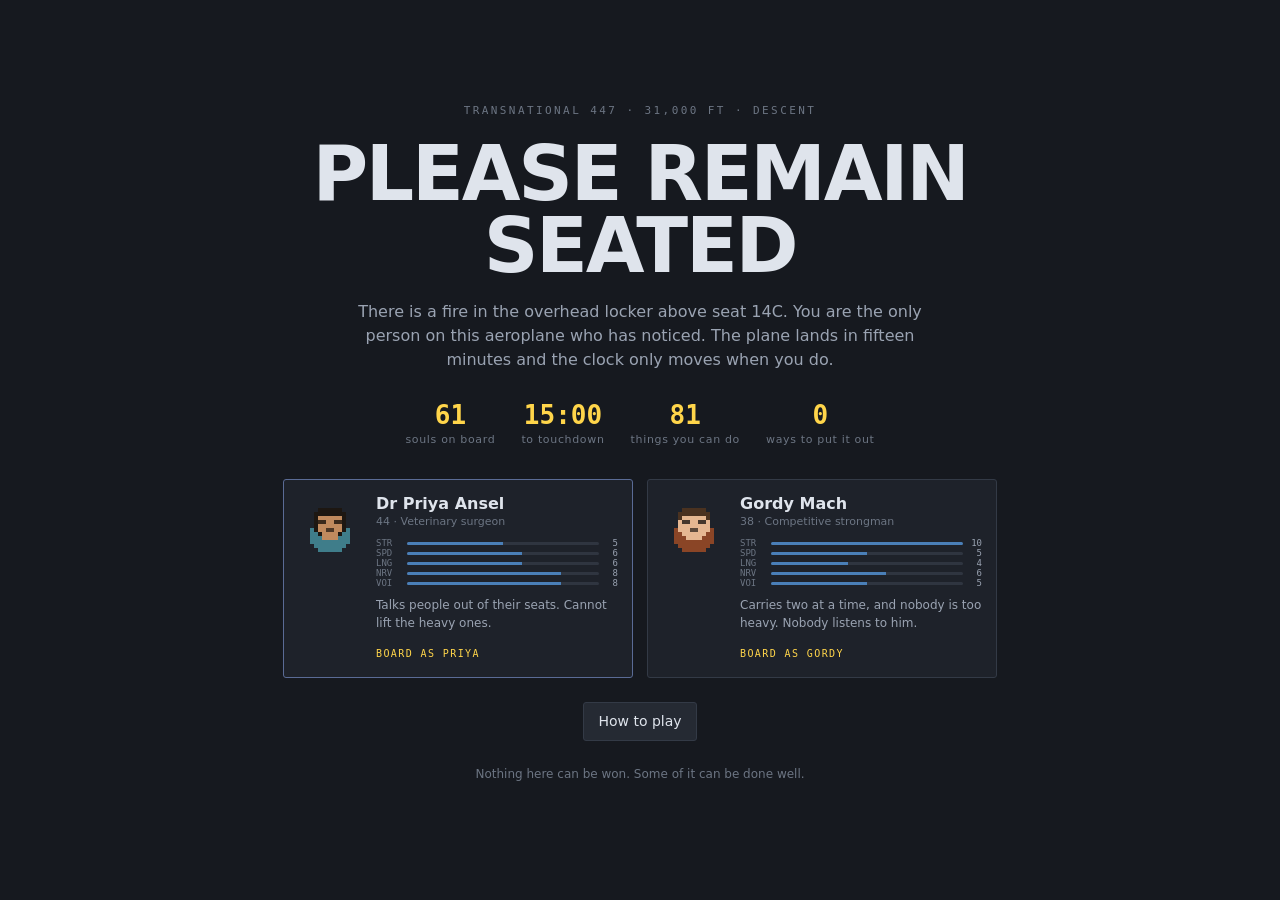
==== index.html @ 2337b68b "Our own icons, and the modpack goes The four items that borrowed ProjectNauvis icons have their own " ====
<!doctype html>
<html lang="en">
<head>
<meta charset="utf-8">
<meta name="viewport" content="width=device-width, initial-scale=1">
<title>Please Remain Seated</title>
<meta name="description" content="There is a fire in the overhead locker above 14C and you are
the only person on this aeroplane who has noticed. The plane lands in fifteen minutes and the
clock only moves when you do.">
<link rel="stylesheet" href="game/style.css">
</head>
<body>

<div id="app" class="screen"></div>

<noscript>
  <p style="color:#ddd;font:14px system-ui;padding:24px">
    This is a game made of JavaScript. Without it, the aeroplane is just a folder.
  </p>
</noscript>

<!--
  Classic scripts, in order, on purpose. The game has to run from a double-clicked index.html and
  a file:// page may not load an ES module or fetch a sibling JSON, so every file assigns to one
  global and the order below is the dependency graph. The art file is generated:
      python pixel-workshop/make_cabin_textures.py
-->

<script src="game/art/cabin-sprites.js"></script>

<script src="game/engine/core.js"></script>
<script src="game/engine/atlas.js"></script>
<script src="game/engine/audio.js"></script>

<script src="game/sim/cabin.js"></script>
<script src="game/sim/fire.js"></script>
<script src="game/sim/pax.js"></script>
<script src="game/sim/crew.js"></script>
<script src="game/sim/state.js"></script>
<script src="game/sim/undo.js"></script>
<script src="game/sim/actions.js"></script>
<script src="game/sim/scoring.js"></script>

<script src="game/data/passengers.js"></script>
<script src="game/data/characters.js"></script>
<script src="game/data/items.js"></script>
<script src="game/data/events.js"></script>
<script src="game/data/medals.js"></script>
<script src="game/data/endings.js"></script>

<script src="game/data/actions-move.js"></script>
<script src="game/data/actions-fire.js"></script>
<script src="game/data/actions-douse.js"></script>
<script src="game/data/actions-people.js"></script>
<script src="game/data/actions-crew.js"></script>
<script src="game/data/actions-cabin.js"></script>
<script src="game/data/actions-self.js"></script>
<script src="game/data/actions-items.js"></script>
<script src="game/data/actions-extra.js"></script>
<script src="game/data/actions-loot.js"></script>

<script src="game/engine/render.js"></script>
<script src="game/ui/hotspots.js"></script>
<script src="game/ui/play.js"></script>
<script src="game/ui/screens.js"></script>
<script src="game/main.js"></script>

</body>
</html>
---- game/style.css ----
/* Please Remain Seated.
   The palette is the cabin's: airline blue-grey, the seat fabric, the emergency yellow on the
   door handles, and the one orange that only ever means fire. Nothing here is decorative; the
   colours are load-bearing, because the player is reading a card of things under time pressure
   and has to be able to tell good from bad at a glance. */

:root {
  --bg:        #16191f;
  --panel:     #1e222a;
  --panel-2:   #252a33;
  --line:      #333a46;
  --ink:       #dfe4ec;
  --ink-dim:   #9aa3b2;
  --ink-faint: #6c7583;
  --blue:      #4a7fb8;
  --seat:      #3f5177;
  --good:      #5fd67a;
  --great:     #8ae8a0;
  --warn:      #e8c53a;
  --fire:      #ff7a10;
  --bad:       #d4483a;
  --gold:      #ffd54a;
  --mono: ui-monospace, "SF Mono", "Cascadia Mono", Menlo, Consolas, monospace;
  --sans: system-ui, -apple-system, "Segoe UI", Roboto, sans-serif;
}

* { box-sizing: border-box; }

html, body {
  margin: 0; padding: 0;
  background: var(--bg);
  color: var(--ink);
  font: 14px/1.5 var(--sans);
  -webkit-font-smoothing: antialiased;
}

img.spr { image-rendering: pixelated; display: block; }
canvas { image-rendering: pixelated; }

button {
  font: inherit; color: inherit; cursor: pointer;
  background: var(--panel-2);
  border: 1px solid var(--line);
  border-radius: 3px;
  padding: 8px 14px;
  transition: background .08s, border-color .08s;
}
button:hover { background: #2e3540; border-color: #4a5361; }
button:active { transform: translateY(1px); }

/* ------------------------------------------------------------------ title and prose screens */

.screen { min-height: 100vh; }

.title { display: grid; place-items: center; padding: 40px 20px; }
.title-inner { max-width: 760px; text-align: center; }
.kicker {
  font: 11px/1 var(--mono); letter-spacing: .22em; color: var(--ink-faint);
  margin-bottom: 22px;
}
.title h1 {
  font: 700 clamp(34px, 8vw, 76px)/0.95 var(--sans);
  letter-spacing: -0.03em; margin: 0 0 18px;
  text-transform: uppercase;
}
.title .tag { color: var(--ink-dim); font-size: 16px; max-width: 56ch; margin: 0 auto 30px; }
.title-facts { display: flex; gap: 26px; justify-content: center; flex-wrap: wrap; margin-bottom: 30px; }
.fact { text-align: center; }
.fact b { display: block; font: 700 26px/1 var(--mono); color: var(--gold); }
.fact i { font-style: normal; font-size: 11px; color: var(--ink-faint); letter-spacing: .06em; }
.title-buttons { display: flex; gap: 10px; justify-content: center; flex-wrap: wrap; margin: 24px 0; }
.title-buttons.sticky {
  position: sticky; bottom: 0; background: linear-gradient(transparent, var(--bg) 40%);
  padding: 20px 0 10px; margin: 0;
}
button.big {
  background: var(--seat); border-color: #5a6b95; font-weight: 600; padding: 11px 22px;
}
button.big:hover { background: #4b6191; }
.footnote { color: var(--ink-faint); font-size: 12px; margin-top: 20px; }

.prose { padding: 40px 20px; }
.prose-inner { max-width: 720px; margin: 0 auto; }
.prose h2 { font-size: 30px; margin: 0 0 24px; letter-spacing: -0.02em; }
.prose p { color: var(--ink-dim); margin: 0 0 16px; }
.prose p b { color: var(--ink); }

/* ------------------------------------------------------------------------------ the game */

.play { display: flex; flex-direction: column; height: 100vh; overflow: hidden; }

.hud {
  display: grid; grid-template-columns: 190px 1fr 300px; gap: 16px;
  padding: 10px 14px; background: var(--panel); border-bottom: 1px solid var(--line);
}
@media (max-width: 1100px) { .hud { grid-template-columns: 140px 1fr; } .hud-you { display: none; } }
.clock-label { font: 9px var(--mono); letter-spacing: .18em; color: var(--ink-faint); }
.clock { font: 700 40px/1 var(--mono); letter-spacing: -0.02em; }
.clock.warn { color: var(--warn); }
.clock.urgent { color: var(--fire); animation: pulse 1s infinite; }
@keyframes pulse { 50% { opacity: .55; } }

.hud-meters { display: grid; grid-template-columns: repeat(auto-fit, minmax(140px, 1fr)); gap: 4px 14px; align-content: center; }
.meter-label { display: flex; justify-content: space-between; font: 9px var(--mono); color: var(--ink-faint); letter-spacing: .08em; }
.meter-label b { color: var(--ink-dim); font-weight: 400; }
.meter-track { height: 3px; background: #2c323c; border-radius: 2px; overflow: hidden; margin-top: 2px; }
.meter-fill { height: 100%; background: var(--blue); transition: width .2s; }
.m-good .meter-fill { background: var(--good); }
.m-cred .meter-fill { background: var(--gold); }
.m-panic .meter-fill { background: #b45ad0; }
.m-lungs .meter-fill { background: #5ac8d0; }
.m-burn .meter-fill { background: var(--bad); }
.crewphase { grid-column: 1 / -1; display: flex; gap: 8px; align-items: baseline; font-size: 11px; margin-top: 2px; }
.crewphase .tag, .carrying .tag { font: 9px var(--mono); color: var(--ink-faint); letter-spacing: .1em; }
.crewphase b { color: var(--warn); } .crewphase i { color: var(--ink-faint); font-style: normal; }

.hud-you { border-left: 1px solid var(--line); padding-left: 14px; }
.you-name { display: flex; gap: 8px; align-items: center; margin-bottom: 6px; }
.you-name b { display: block; font-size: 13px; }
.you-name i { font-style: normal; font-size: 10px; color: var(--ink-faint); }
.carrying { font-size: 11px; margin-top: 4px; display: flex; gap: 6px; }
.carrying b { color: var(--good); font-weight: 500; }
.kit { display: flex; gap: 3px; flex-wrap: wrap; margin-top: 6px; }
.kit-item { border: 1px solid var(--line); border-radius: 2px; background: #1a1d23; }

/* Two areas, one column: the aeroplane, and the log under it. There is no list any more - the
   aeroplane is the menu - so the picture gets the whole width, which makes every seat a bigger
   thing to click. */
.board {
  display: grid; flex: 1; min-height: 0;
  grid-template-columns: minmax(0, 1fr);
  grid-template-rows: auto minmax(0, 1fr);
  grid-template-areas: "view" "log";
}
.col-left  { grid-area: view; }
.logwrap   { grid-area: log; min-height: 0; padding: 0 10px 10px; display: flex; }
@media (max-width: 1000px) {
  .play { height: auto; min-height: 100vh; overflow: auto; }
  .logwrap { max-height: 40vh; }
}

.col-left { display: flex; flex-direction: column; min-height: 0; min-width: 0; padding: 10px; gap: 8px; }
.canvas-wrap { background: #12151a; border: 1px solid var(--line); border-radius: 4px; padding: 6px; }
.cabin { display: block; width: 100%; height: auto; }

.here { font-size: 12px; display: flex; justify-content: space-between; gap: 12px; flex-wrap: wrap; }
.here-place { color: var(--ink-dim); }
.here-hint { color: var(--ink-faint); }
.chip { display: inline-flex; align-items: center; gap: 4px; background: var(--panel); border: 1px solid var(--line); border-radius: 3px; padding: 2px 5px; font-size: 11px; }
.chip i { font-style: normal; color: var(--ink-faint); font-size: 10px; }

.log { flex: 1; min-height: 110px; overflow-y: auto; background: #12151a; border: 1px solid var(--line); border-radius: 4px; padding: 8px 10px; font-size: 12.5px; }
.log-line { display: grid; grid-template-columns: 44px 1fr; gap: 8px; padding: 3px 0; border-bottom: 1px solid #1c2027; }
.log-t { font: 10px var(--mono); color: var(--ink-faint); padding-top: 2px; }
.log-x { color: var(--ink-dim); white-space: pre-wrap; }
.log-good .log-x { color: var(--good); }
.log-great .log-x { color: var(--great); font-weight: 500; }
.log-bad .log-x { color: #e5897c; }
.log-crew .log-x { color: var(--warn); }
.log-pa .log-x { color: #7fb8e8; font-style: italic; }
.log-medal .log-x { color: var(--gold); }
.log-open .log-x { color: var(--ink); }
.log-rule .log-x { color: var(--ink-faint); font-style: italic; }

.act {
  display: grid; grid-template-columns: 16px 1fr auto; gap: 8px; align-items: baseline;
  width: 100%; text-align: left; padding: 6px 8px; margin-bottom: 2px;
  background: transparent; border: 1px solid transparent; border-left: 2px solid var(--line);
  border-radius: 0 3px 3px 0;
}
.act:hover { background: var(--panel-2); border-color: var(--line); border-left-color: var(--blue); }
.act-key { font: 9px var(--mono); color: var(--ink-faint); }
.act-body b { font-weight: 500; font-size: 13px; }
.act-body i { display: block; font-style: normal; font-size: 11px; color: var(--ink-faint); margin-top: 1px; }
.act-cost { font: 11px var(--mono); color: var(--ink-dim); white-space: nowrap; }
.act-good { border-left-color: #2f6b3f; }
.act-good:hover { border-left-color: var(--good); }
.act-bad { border-left-color: #7a3129; }
.act-bad:hover { border-left-color: var(--bad); }
.act.over { opacity: .45; }
.act.over .act-cost { color: var(--bad); }
.empty { color: var(--ink-faint); font-size: 12px; padding: 20px 8px; }

/* -------------------------------------------------------------------------- the report */

.report { padding: 40px 20px 60px; }
.report-inner { max-width: 860px; margin: 0 auto; }
.rep-kicker { font: 10px var(--mono); letter-spacing: .18em; color: var(--ink-faint); }
.rep-head h1 { font-size: clamp(26px, 5vw, 44px); margin: 10px 0 26px; letter-spacing: -0.02em; }
.rep-ending p { font-size: 15px; color: var(--ink-dim); margin: 0 0 14px; white-space: pre-wrap; }
.report h3 { font: 10px var(--mono); letter-spacing: .18em; color: var(--ink-faint); margin: 36px 0 12px; text-transform: uppercase; }

.tally { display: flex; gap: 10px; flex-wrap: wrap; }
.tbox { background: var(--panel); border: 1px solid var(--line); border-radius: 4px; padding: 12px 18px; min-width: 108px; }
.tbox b { display: block; font: 700 28px/1 var(--mono); }
.tbox i { font-style: normal; font-size: 11px; color: var(--ink-faint); }
.t-unhurt b { color: var(--good); } .t-treated b { color: var(--warn); }
.t-serious b { color: #e08a2a; } .t-lost b { color: var(--bad); }

.grade { margin-top: 14px; padding: 14px 16px; border-left: 3px solid var(--blue); background: var(--panel); }
.grade b { display: block; font-size: 18px; }
.grade i { display: block; font-style: normal; color: var(--ink-dim); margin: 4px 0; }
.grade span { font: 11px var(--mono); color: var(--ink-faint); }
.grade-A { border-color: var(--great); } .grade-B { border-color: var(--good); }
.grade-C { border-color: var(--warn); } .grade-D { border-color: #e08a2a; }
.grade-E, .grade-F { border-color: var(--bad); }

.rep-map { background: #12151a; border: 1px solid var(--line); border-radius: 4px; padding: 10px; overflow-x: auto; }
.rep-canvas { width: 100%; max-width: 100%; min-width: 480px; }
.legend { display: flex; gap: 14px; flex-wrap: wrap; margin-top: 8px; }
.leg { display: inline-flex; gap: 5px; align-items: center; font-size: 11px; color: var(--ink-faint); }
.leg i { width: 9px; height: 9px; border-radius: 2px; display: block; }

.manifest { border: 1px solid var(--line); border-radius: 4px; overflow: hidden; }
.man-row { display: grid; grid-template-columns: 18px 54px 1fr 1fr 130px; gap: 8px; align-items: center; padding: 4px 10px; font-size: 12px; border-bottom: 1px solid #22262e; }
.man-face { width: 16px; height: 16px; }
.man-row:nth-child(even) { background: #1b1e25; }
.man-row.you { background: #232a35; font-weight: 600; }
.man-seat { font: 11px var(--mono); color: var(--ink-faint); }
.man-state { color: var(--ink-faint); }
.man-out { font: 11px var(--mono); text-align: right; }
.out-unhurt .man-out { color: var(--good); }
.out-treated .man-out { color: var(--warn); }
.out-serious .man-out { color: #e08a2a; }
.out-lost .man-out { color: var(--bad); }

.timeline { max-height: 340px; overflow-y: auto; border: 1px solid var(--line); border-radius: 4px; }
.tl { display: grid; grid-template-columns: 52px 1fr 52px; gap: 8px; padding: 3px 10px; font-size: 12px; border-bottom: 1px solid #22262e; }
.tl-t, .tl-c { font: 10px var(--mono); color: var(--ink-faint); }
.tl-c { text-align: right; }
.tl-x { color: var(--ink-dim); }

.spend-row { display: grid; grid-template-columns: 150px 1fr 56px; gap: 10px; align-items: center; margin-bottom: 5px; font-size: 12px; }
.spend-label { color: var(--ink-dim); }
.spend-track { height: 8px; background: var(--panel-2); border-radius: 4px; overflow: hidden; }
.spend-fill { height: 100%; }
.spend-row b { font: 11px var(--mono); color: var(--ink-faint); text-align: right; }

.medals { display: grid; grid-template-columns: repeat(auto-fill, minmax(260px, 1fr)); gap: 8px; }
.medal { background: var(--panel); border: 1px solid var(--line); border-left: 2px solid var(--gold); border-radius: 0 3px 3px 0; padding: 8px 10px; }
.medal b { display: block; font-size: 12px; color: var(--gold); }
.medal i { font-style: normal; font-size: 11px; color: var(--ink-faint); }

::-webkit-scrollbar { width: 10px; height: 10px; }
::-webkit-scrollbar-track { background: #12151a; }
::-webkit-scrollbar-thumb { background: #333a46; border-radius: 5px; }
::-webkit-scrollbar-thumb:hover { background: #454e5d; }

/* Changing your mind. The button sits under the clock, because the clock is where the seconds
   come back to, and it always says what it would undo and what it gives back, or why it will
   not, because a rule the player cannot see is a rule they will resent. */
.undo-bar { margin-top: 2px; }
.undo {
  display: flex; align-items: baseline; gap: 6px; width: 100%;
  text-align: left; padding: 3px 7px; font-size: 11px;
  background: #1d2229; border: 1px solid var(--line); border-radius: 3px;
}
.undo:hover { background: #262d36; border-color: var(--gold); }
.undo-mark { font-size: 13px; color: var(--gold); }
.undo b { font-weight: 500; flex: 1; overflow: hidden; text-overflow: ellipsis; white-space: nowrap; }
.undo-back { font: 10px var(--mono); color: var(--good); white-space: nowrap; }
.undo.off { background: transparent; border-color: transparent; cursor: default; padding-left: 0; }
.undo.off .undo-mark { color: var(--ink-faint); }
.undo.off i { font-style: normal; color: var(--ink-faint); font-size: 10px; overflow: hidden; text-overflow: ellipsis; white-space: nowrap; }

/* ------------------------------------------------------- saying what just happened, and what
   would happen next.

   The cabin does most of this on its canvas - the price floating off the tile, the brackets round
   whoever a row would touch. What is left here is the half that lives in the DOM: the clock
   admitting what it just paid, a meter going briefly bright when its number moves, a log line
   arriving rather than appearing, and the panel that tells you who that is. */

.clock-plan { height: 15px; }
.spent {
  display: inline-block; font: 700 13px var(--mono); color: var(--fire);
  animation: spent .95s ease-out forwards;
}
@keyframes spent {
  0%   { opacity: 0; transform: translateY(-6px); }
  18%  { opacity: 1; transform: translateY(0); }
  100% { opacity: 0; transform: translateY(7px); }
}

.meter.up   .meter-fill { animation: meterlit .7s ease-out; }
.meter.down .meter-fill { animation: meterlit .7s ease-out; }
.meter.up   .meter-label b { animation: labellit .7s ease-out; }
.meter.down .meter-label b { animation: labellit .7s ease-out; }
@keyframes meterlit { 0% { filter: brightness(2.6); } 100% { filter: none; } }
@keyframes labellit { 0% { color: #fff; } 100% { color: var(--ink-dim); } }

.log-line.fresh { animation: freshline .5s ease-out; }
@keyframes freshline {
  0%   { opacity: 0; transform: translateX(-6px); background: #232a35; }
  100% { opacity: 1; transform: none; background: transparent; }
}

.chip.lit { border-color: var(--gold); background: #2b2f38; }
.chip { cursor: default; }
.chip img { image-rendering: pixelated; }

/* Who that is. Sixty people at thirty-six pixels each is a crowd. */
.canvas-wrap { position: relative; }
.tip {
  position: absolute; left: 0; top: 0; z-index: 5; pointer-events: none;
  min-width: 190px; max-width: 320px; opacity: 0; transition: opacity .08s;
  background: rgba(22,25,31,0.97); border: 1px solid var(--line); border-radius: 4px;
  padding: 7px 9px; font-size: 12px; box-shadow: 0 6px 22px rgba(0,0,0,.5);
}
.tip.on { opacity: 1; }
.tip-place { color: var(--ink); font-weight: 500; }
.tip-air { color: var(--fire); font-size: 11px; margin-top: 2px; }
.tip-who { display: grid; grid-template-columns: 32px 1fr; gap: 7px; margin-top: 6px;
           padding-top: 6px; border-top: 1px solid #262b34; }
.tip-who b { display: block; font-size: 12.5px; }
.tip-who i { display: block; font-style: normal; font-size: 11px; color: var(--ink-dim); }
.tip-who u { display: block; text-decoration: none; font-size: 10px; color: var(--blue);
             letter-spacing: .04em; margin-top: 2px; }
.tip-who em { display: block; font-style: normal; font-size: 10px; color: var(--good); }
/* Every action makes a noise, so there is a way to stop it, and it remembers. */
.sound {
  margin-top: 4px; padding: 2px 6px; background: transparent; border-color: var(--line);
  font: 9px var(--mono); letter-spacing: .1em; color: var(--ink-faint);
}
.sound:hover { color: var(--ink-dim); }
.sound.off { color: #7a4a44; border-color: #4a3230; }

/* ------------------------------------------------------------- the aeroplane is the menu ---

   The list of forty things used to be the interface. Now the picture is, and there are three
   things on it you can click: a person, the fire, and yourself. A card hangs off whichever one
   you clicked with the handful of things you could do about it. Everything else is floor. */

.play { position: relative; }
.hud { grid-template-columns: 230px 1fr auto; }
.hud-buttons { display: flex; gap: 4px; margin-top: 4px; }
/* You on the left, the bag on the right, so the bar stays a bar. */
.hud-you { display: grid; grid-template-columns: 180px auto; gap: 4px 14px; align-content: start; }
.hud-you .meter, .hud-you .carrying, .hud-you .you-name { grid-column: 1; }
.hud-you .bagbar { grid-column: 2; grid-row: 1 / span 5; }
@media (max-width: 1100px) {
  .hud { grid-template-columns: 140px 1fr; }
  .hud-you { grid-column: 1 / -1; border-left: none; border-top: 1px solid var(--line);
             padding: 8px 0 0; }
}

/* You are also a button. */
button.you-name { background: transparent; border-color: transparent; padding: 2px 6px 2px 2px;
                  margin: -2px 0 4px -2px; text-align: left; }
button.you-name:hover { background: #262d38; border-color: var(--line); }
button.you-name b, button.you-name i { display: block; }
button.carrying { background: transparent; border-color: transparent; padding: 1px 6px 1px 2px;
                  margin-left: -2px; text-align: left; align-items: baseline; }
button.carrying:hover { background: #262d38; border-color: var(--line); }

/* The bag, where it always was, and now something happens when it is clicked. */
.bagbar { margin-top: 0; }
.bag-head { display: flex; justify-content: space-between; align-items: baseline; margin-bottom: 5px; }
.bag-head b { font: 10px var(--mono); letter-spacing: .14em; color: var(--ink-dim); }
.bag-head i { font-style: normal; font: 9px var(--mono); color: var(--ink-faint); }
.bag-items { display: flex; gap: 5px; flex-wrap: wrap; }
.bag-item {
  display: grid; justify-items: center; gap: 1px; width: 70px; padding: 5px 3px 4px;
  background: #1a1d23; border: 1px solid var(--line); border-radius: 4px;
}
.bag-item:hover { border-color: var(--gold); background: #232833; }
.bag-item.on { border-color: var(--gold); background: #2b2f38; box-shadow: 0 0 0 1px var(--gold) inset; }
.bag-item b { font-size: 10px; font-weight: 500; line-height: 1.15; text-align: center; }
.bag-item i { font: 9px var(--mono); font-style: normal; color: var(--ink-faint); min-height: 11px; }
.bag-item.empty img { opacity: .4; }
.bag-item.empty i { color: #b06a5a; }
.bag-item.wet i { color: #5ac8d0; }
.bag-item.worn i { color: var(--good); }
.bag-empty { font-size: 11px; color: var(--ink-faint); max-width: 34ch; }

/* The tabs on a card, for a tile with several things on it. */
button.chip { padding: 2px 5px; font-size: 11px; line-height: normal; }
.chip.opens { cursor: pointer; }
.chip.opens:hover { border-color: var(--gold); background: #2b2f38; }

/* Rows have an icon column: the thing from your bag, or the face it is about. */
.act { grid-template-columns: 12px 16px 1fr auto; gap: 7px; }
.act-icon { width: 16px; height: 16px; display: block; align-self: center; image-rendering: pixelated; }
.act-icon-walk { font: 700 13px var(--mono); color: var(--gold); text-align: center; line-height: 16px; }
.act.then { opacity: .68; }
.act.then:hover, .act.then:focus { opacity: 1; }
.act.then .act-cost::before { content: "then "; font-size: 9px; color: var(--ink-faint); }
.act-walk { border-left-color: var(--gold); }
.act-walk:hover { border-left-color: var(--gold); background: #2a2a22; }

/* The card. */
.card {
  position: absolute; z-index: 20; width: 330px; max-height: min(560px, 74vh);
  display: none; flex-direction: column;
  background: rgba(24,27,34,0.985); border: 1px solid #4a5361; border-radius: 5px;
  box-shadow: 0 10px 34px rgba(0,0,0,.6);
}
.card.on { display: flex; }
.card-head {
  display: grid; grid-template-columns: auto 1fr auto; gap: 9px; align-items: start;
  padding: 9px 8px 9px 10px; border-bottom: 1px solid var(--line);
  background: #20242c; border-radius: 5px 5px 0 0;
}
.card-icon { display: block; image-rendering: pixelated; min-width: 32px; }
.card-head b { display: block; font-size: 13.5px; }
.card-head i { display: block; font-style: normal; font-size: 11px; color: var(--ink-dim); }
.card-head u { display: block; text-decoration: none; font-size: 10.5px; color: var(--blue); margin-top: 2px; }
.card-head em { display: block; font-style: normal; font-size: 10px; color: var(--good); margin-top: 2px; }
.card-close { padding: 0 6px; font-size: 16px; line-height: 1; background: transparent; border-color: transparent; color: var(--ink-faint); }
.card-close:hover { color: var(--ink); background: transparent; }
.card-tabs { display: flex; gap: 4px; padding: 6px 8px 0; flex-wrap: wrap; }
.card-body { overflow-y: auto; padding: 4px 6px 8px; }
.card-sec { padding: 8px 6px 2px; }
.card-sec b { font: 9px var(--mono); letter-spacing: .14em; color: var(--ink-faint); text-transform: uppercase; }
.card-empty { font-size: 12px; color: var(--ink-faint); padding: 8px 8px; }
.card-more { width: 100%; text-align: left; background: transparent; border-color: transparent; padding: 5px 8px; font-size: 11px; color: var(--ink-faint); }
.card-more:hover { color: var(--ink-dim); border-color: var(--line); }

/* What a click would do, at the bottom of the tooltip. */
.tip-hint { margin-top: 6px; padding-top: 5px; border-top: 1px solid #262b34; font-size: 10.5px; color: var(--gold); }

/* Four sentences, once. */
.help-veil { position: absolute; inset: 0; z-index: 40; background: rgba(10,12,16,.74); display: grid; place-items: center; padding: 20px; }
.help { max-width: 560px; background: var(--panel); border: 1px solid #4a5361; border-radius: 6px; padding: 20px 22px 16px; box-shadow: 0 20px 60px rgba(0,0,0,.7); }
.help h3 { margin: 0 0 14px; font-size: 22px; letter-spacing: -0.02em; }
.help-line { display: grid; grid-template-columns: 40px 1fr; gap: 12px; align-items: start; margin-bottom: 12px; }
.help-icon { display: grid; place-items: center; height: 34px; }
.help-icon img { image-rendering: pixelated; }
.help-clock { font: 700 15px var(--mono); color: var(--fire); }
.help-line b { font-size: 13.5px; display: block; }
.help-line span { font-size: 12.5px; color: var(--ink-dim); }
.help .title-buttons { margin: 14px 0 0; justify-content: flex-start; }

/* ------------------------------------------------------------------------ who is in seat 9C */

/* Two people, two buttons. The face, the five numbers, and the one sentence that says what
   each of them is for, so the choice is made in the time it takes to read it. */
.roster { display: flex; gap: 14px; justify-content: center; flex-wrap: wrap; margin: 4px 0 6px; }
.boarding {
  display: grid; grid-template-columns: 64px 1fr; gap: 14px; align-items: start; text-align: left;
  width: 350px; padding: 14px; background: var(--panel); border-color: var(--line);
}
.boarding:hover { border-color: var(--gold); background: #2b2f38; }
.boarding.lit { border-color: #5a6b95; }
.boarding img { margin-top: 2px; }
.boarding-who b { display: block; font-size: 16px; line-height: 1.2; }
.boarding-who i { display: block; font-style: normal; font-size: 11px; color: var(--ink-faint); margin-bottom: 8px; }
.boarding-who u { display: block; text-decoration: none; font-size: 12px; color: var(--ink-dim); margin: 8px 0 10px; }
.boarding-go { font: 10px var(--mono); letter-spacing: .14em; text-transform: uppercase; color: var(--gold); }
.stat { display: grid; grid-template-columns: 26px 1fr 14px; gap: 5px; align-items: center; }
.stat span { font: 9px var(--mono); color: var(--ink-faint); }
.stat b { font: 9px var(--mono); color: var(--ink-dim); text-align: right; }
.stat-track { height: 3px; background: #2f3540; border-radius: 2px; overflow: hidden; }
.stat-fill { height: 100%; background: var(--blue); }
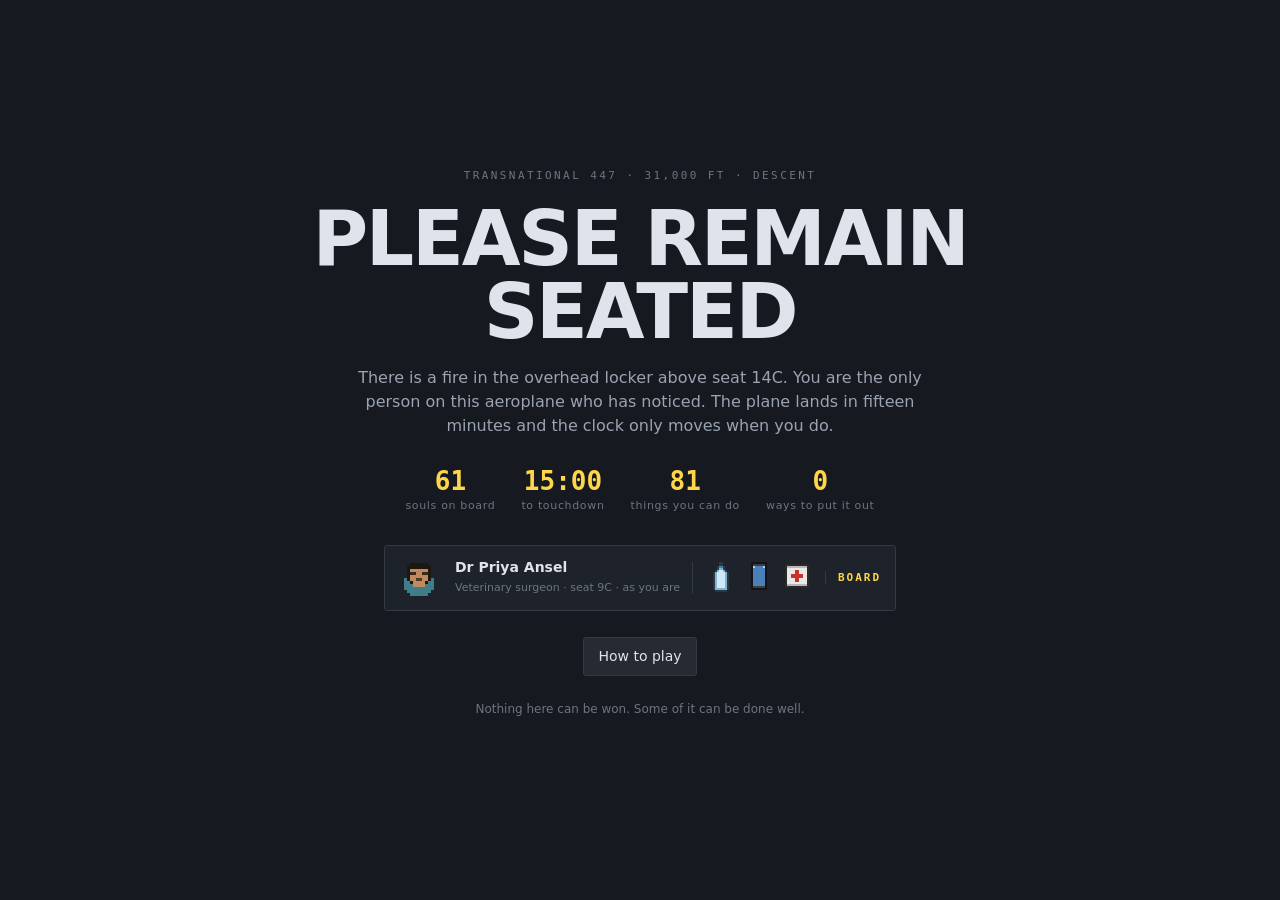
==== commit fc7595c9: "A roster, a wardrobe and a log book Nine characters, two free; six outfits, none free; and a log boo" ====
--- a/index.html
+++ b/index.html
@@ -40,10 +40,12 @@
 <script src="game/sim/undo.js"></script>
 <script src="game/sim/actions.js"></script>
 <script src="game/sim/scoring.js"></script>
+<script src="game/sim/logbook.js"></script>
 
 <script src="game/data/passengers.js"></script>
 <script src="game/data/characters.js"></script>
 <script src="game/data/items.js"></script>
+<script src="game/data/outfits.js"></script>
 <script src="game/data/events.js"></script>
 <script src="game/data/medals.js"></script>
 <script src="game/data/endings.js"></script>
--- a/game/style.css
+++ b/game/style.css
@@ -431,25 +431,109 @@
 .help-line span { font-size: 12.5px; color: var(--ink-dim); }
 .help .title-buttons { margin: 14px 0 0; justify-content: flex-start; }
 
-/* ------------------------------------------------------------------------ who is in seat 9C */
-
-/* Two people, two buttons. The face, the five numbers, and the one sentence that says what
-   each of them is for, so the choice is made in the time it takes to read it. */
-.roster { display: flex; gap: 14px; justify-content: center; flex-wrap: wrap; margin: 4px 0 6px; }
-.boarding {
-  display: grid; grid-template-columns: 64px 1fr; gap: 14px; align-items: start; text-align: left;
-  width: 350px; padding: 14px; background: var(--panel); border-color: var(--line);
-}
-.boarding:hover { border-color: var(--gold); background: #2b2f38; }
-.boarding.lit { border-color: #5a6b95; }
-.boarding img { margin-top: 2px; }
-.boarding-who b { display: block; font-size: 16px; line-height: 1.2; }
-.boarding-who i { display: block; font-style: normal; font-size: 11px; color: var(--ink-faint); margin-bottom: 8px; }
-.boarding-who u { display: block; text-decoration: none; font-size: 12px; color: var(--ink-dim); margin: 8px 0 10px; }
-.boarding-go { font: 10px var(--mono); letter-spacing: .14em; text-transform: uppercase; color: var(--gold); }
+/* ---------------------------------------------------------------------------- the pass */
+
+/* The boarding pass on the title: who the one button puts on the aeroplane, with their face,
+   their clothes, their seat and the things on them. One click boards. */
+.pass {
+  display: inline-flex; align-items: center; gap: 12px; text-align: left;
+  padding: 8px 14px 8px 10px; margin: 0 0 2px;
+  background: var(--panel); border-color: var(--line);
+}
+.pass:hover { border-color: var(--gold); background: #2b2f38; }
+.pass-who b { display: block; font-size: 14px; line-height: 1.2; }
+.pass-who i { font-style: normal; font-size: 11px; color: var(--ink-faint); }
+.pass-bag {
+  display: flex; gap: 6px; align-items: center; min-height: 32px;
+  padding-left: 12px; border-left: 1px solid var(--line);
+}
+.pass-bag i { font-style: normal; font-size: 11px; color: var(--ink-faint); }
+.pass-go {
+  font: 700 11px var(--mono); letter-spacing: .18em; text-transform: uppercase; color: var(--gold);
+  padding-left: 12px; border-left: 1px solid var(--line);
+}
+.logline { margin-top: 6px; color: var(--ink-dim); }
+
+/* ---------------------------------------------------------------------------- the setup */
+
+.picker { padding: 34px 20px 20px; max-width: 1240px; margin: 0 auto; }
+.picker h2 { font-size: 30px; margin: 0 0 8px; letter-spacing: -0.02em; }
+.picker h3 { font-size: 20px; letter-spacing: -0.02em; margin: 30px 0 4px; }
+.lede { color: var(--ink-dim); max-width: 74ch; margin: 0 0 24px; }
+.sec-note { color: var(--ink-faint); font-size: 12px; max-width: 74ch; margin: 0 0 12px; }
+.picker-body { display: grid; grid-template-columns: 1fr 340px; gap: 20px; align-items: start; }
+@media (max-width: 900px) { .picker-body { grid-template-columns: 1fr; } }
+
+.char-grid { display: grid; grid-template-columns: repeat(auto-fill, minmax(230px, 1fr)); gap: 10px; }
+.char {
+  display: grid; grid-template-columns: 46px 1fr; gap: 10px; align-items: start;
+  text-align: left; padding: 10px; background: var(--panel); border-color: var(--line);
+}
+.char.on { border-color: var(--gold); background: #2b2f38; }
+.char-face { grid-row: span 3; }
+.char-id b { display: block; font-size: 14px; }
+.char-id i { font-style: normal; font-size: 11px; color: var(--ink-faint); }
+.char-stats { grid-column: 2; margin-top: 6px; }
+.char-lean { grid-column: 2; display: block; text-decoration: none; font-size: 11px; color: var(--ink-dim); margin-top: 6px; }
 .stat { display: grid; grid-template-columns: 26px 1fr 14px; gap: 5px; align-items: center; }
 .stat span { font: 9px var(--mono); color: var(--ink-faint); }
 .stat b { font: 9px var(--mono); color: var(--ink-dim); text-align: right; }
 .stat-track { height: 3px; background: #2f3540; border-radius: 2px; overflow: hidden; }
 .stat-fill { height: 100%; background: var(--blue); }
-
+.stat-fill.up { background: var(--good); }
+.stat-fill.down { background: #b06a5a; }
+.stat b.up { color: var(--good); }
+.stat b.down { color: #e08076; }
+.big-stats .stat { grid-template-columns: 30px 1fr 18px; margin-bottom: 3px; }
+.big-stats .stat-track { height: 6px; }
+.big-stats .stat span, .big-stats .stat b { font-size: 11px; }
+
+/* A locked card is a goal, not a blank: the name, the face, and exactly what turns it over. */
+.char.locked, .outfit.locked { cursor: default; filter: grayscale(0.7); }
+.char.locked .char-face { opacity: .45; }
+.char.locked:hover, .outfit.locked:hover { background: var(--panel); border-color: var(--line); }
+.char-lock { grid-column: 2; margin-top: 6px; }
+.lock-tag {
+  font: 9px var(--mono); letter-spacing: .12em; color: var(--ink-faint);
+  border: 1px solid var(--line); border-radius: 2px; padding: 1px 4px;
+}
+.char-lock i { display: block; font-style: normal; font-size: 11px; color: var(--warn); margin-top: 4px; }
+
+.outfit-grid { display: grid; grid-template-columns: repeat(auto-fill, minmax(280px, 1fr)); gap: 8px; }
+.outfit { text-align: left; background: var(--panel); padding: 11px 12px; }
+.outfit.on { border-color: var(--gold); background: #2b2f38; }
+.outfit-head { display: flex; justify-content: space-between; align-items: baseline; gap: 10px; }
+.outfit-head b { font-size: 14px; }
+.outfit-mod { font: 10px var(--mono); color: var(--gold); white-space: nowrap; }
+.outfit i { display: block; font-style: normal; font-size: 12px; color: var(--ink-dim); margin: 6px 0 4px; }
+.outfit u { display: block; text-decoration: none; font-size: 11px; color: var(--blue); }
+
+.char-detail { background: var(--panel); border: 1px solid var(--line); border-radius: 4px; padding: 18px; position: sticky; top: 16px; }
+.char-detail .you-name { margin-bottom: 10px; }
+.char-detail .you-name b { font-size: 16px; }
+.char-detail .sub { color: var(--ink-faint); font-size: 12px; margin: 10px 0 12px; }
+.char-detail p { color: var(--ink-dim); font-size: 13px; }
+.char-detail p.lean { color: var(--ink); }
+.char-detail .kit { display: flex; gap: 6px; flex-wrap: wrap; margin: 12px 0 4px; }
+.char-detail .kit-item { display: inline-flex; align-items: center; gap: 6px; padding: 4px 8px 4px 5px; font-size: 11px; }
+.char-detail .kit-item i { font-style: normal; color: var(--ink-dim); }
+.char-detail .title-buttons { margin: 16px 0 0; }
+@media (max-width: 900px) { .char-detail { position: static; } }
+
+/* The log book, on the report. */
+.book { margin-top: 10px; padding: 12px 16px; border-left: 3px solid var(--gold); background: var(--panel); }
+.book b { display: block; font-size: 15px; color: var(--gold); }
+.book i { display: block; font-style: normal; font-size: 12px; color: var(--ink-faint); margin: 3px 0; }
+.book span { font-size: 13px; color: var(--ink-dim); }
+.book .unlocked { color: var(--great); font-weight: 500; }
+
+.history { border: 1px solid var(--line); border-radius: 4px; margin-bottom: 20px; }
+.hrow { display: grid; grid-template-columns: 16px 1fr 100px 80px 34px 1fr; gap: 8px; align-items: center; padding: 6px 10px; font-size: 12px; border-bottom: 1px solid #22262e; }
+.hrow i { font-style: normal; color: var(--ink-faint); }
+.hrow img { image-rendering: pixelated; }
+.stat { display: grid; grid-template-columns: 26px 1fr 14px; gap: 5px; align-items: center; }
+.stat span { font: 9px var(--mono); color: var(--ink-faint); }
+.stat b { font: 9px var(--mono); color: var(--ink-dim); text-align: right; }
+.stat-track { height: 3px; background: #2f3540; border-radius: 2px; overflow: hidden; }
+.stat-fill { height: 100%; background: var(--blue); }
+
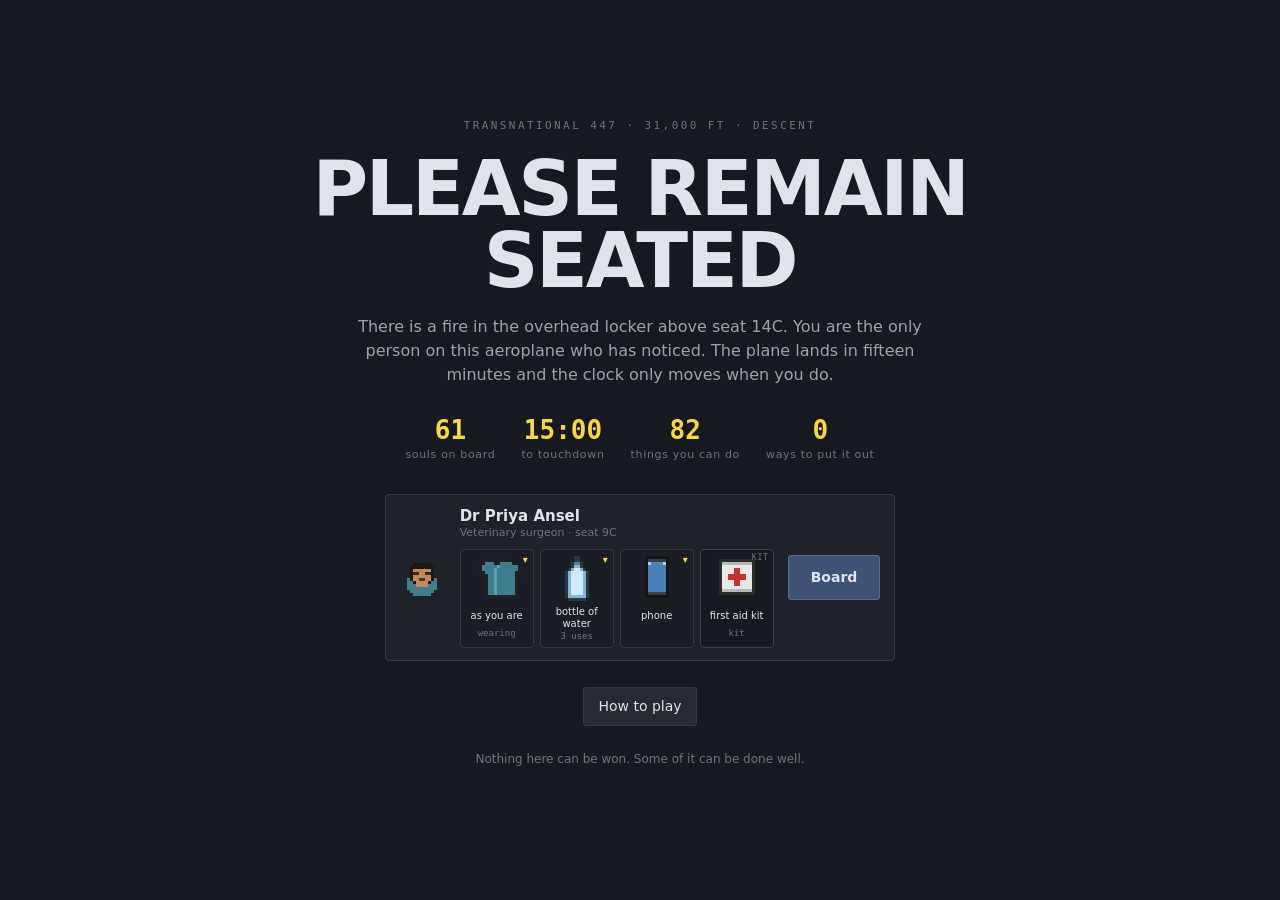
==== commit df50a975: "Nowhere is safe, and the score is who gets off alive There are no safe zones and nothing is secured." ====
--- a/index.html
+++ b/index.html
@@ -41,6 +41,7 @@
 <script src="game/sim/actions.js"></script>
 <script src="game/sim/scoring.js"></script>
 <script src="game/sim/logbook.js"></script>
+<script src="game/sim/recorder.js"></script>
 
 <script src="game/data/passengers.js"></script>
 <script src="game/data/characters.js"></script>
--- a/game/style.css
+++ b/game/style.css
@@ -433,26 +433,57 @@
 
 /* ---------------------------------------------------------------------------- the pass */
 
-/* The boarding pass on the title: who the one button puts on the aeroplane, with their face,
-   their clothes, their seat and the things on them. One click boards. */
+/* The boarding pass on the title: who the button puts on the aeroplane, with their face, their
+   seat, and the loadout row - what they are wearing and the three things on them, each a chip
+   that opens a menu unless it is part of who they are. One click on the button boards. */
 .pass {
-  display: inline-flex; align-items: center; gap: 12px; text-align: left;
-  padding: 8px 14px 8px 10px; margin: 0 0 2px;
-  background: var(--panel); border-color: var(--line);
-}
-.pass:hover { border-color: var(--gold); background: #2b2f38; }
-.pass-who b { display: block; font-size: 14px; line-height: 1.2; }
-.pass-who i { font-style: normal; font-size: 11px; color: var(--ink-faint); }
-.pass-bag {
-  display: flex; gap: 6px; align-items: center; min-height: 32px;
-  padding-left: 12px; border-left: 1px solid var(--line);
-}
-.pass-bag i { font-style: normal; font-size: 11px; color: var(--ink-faint); }
-.pass-go {
-  font: 700 11px var(--mono); letter-spacing: .18em; text-transform: uppercase; color: var(--gold);
-  padding-left: 12px; border-left: 1px solid var(--line);
-}
+  display: inline-grid; grid-template-columns: auto 1fr auto; gap: 14px; align-items: center;
+  text-align: left; padding: 12px 14px 12px 12px; margin: 0 0 2px; max-width: 720px;
+  background: var(--panel); border: 1px solid var(--line); border-radius: 4px;
+}
+@media (max-width: 600px) {
+  .pass { grid-template-columns: auto 1fr; }
+  .pass .pass-go { grid-column: 1 / -1; }
+}
+.pass-who b { display: block; font-size: 15px; line-height: 1.2; }
+.pass-who i { display: block; font-style: normal; font-size: 11px; color: var(--ink-faint); }
+.pass-go { align-self: center; }
 .logline { margin-top: 6px; color: var(--ink-dim); }
+
+/* The loadout: what you are wearing and the three things on you, as four boxes under the face.
+   A box opens a page of choices, unless it is part of who the character is, in which case it
+   has a lock in the corner and opens nothing. */
+.slots { display: flex; gap: 6px; flex-wrap: wrap; margin-top: 8px; }
+.slot {
+  position: relative; display: grid; justify-items: center; gap: 2px; width: 74px;
+  padding: 6px 4px 5px; background: #1a1d23; border: 1px solid var(--line); border-radius: 4px;
+  font: inherit; color: inherit; cursor: default;
+}
+.slot img { image-rendering: pixelated; }
+.slot.opens { cursor: pointer; }
+.slot.opens:hover { border-color: var(--gold); background: #232833; }
+.slot.fixed { border-color: #3a4150; background: #161920; }
+.slot b { font-size: 10px; font-weight: 500; line-height: 1.15; text-align: center; }
+.slot i { font: 9px var(--mono); font-style: normal; color: var(--ink-faint); min-height: 11px; text-align: center; }
+.slot-empty { width: 48px; height: 48px; display: grid; place-items: center; font: 700 18px var(--mono); color: #2f3540; }
+.slot-lock { position: absolute; top: 3px; right: 4px; font: 8px var(--mono); letter-spacing: .1em; color: var(--ink-faint); }
+.slot-caret { position: absolute; top: 2px; right: 5px; font-size: 10px; color: var(--gold); }
+
+/* The pages a slot opens. */
+.option-grid { display: grid; grid-template-columns: repeat(auto-fill, minmax(300px, 1fr)); gap: 8px; }
+.option {
+  display: grid; grid-template-columns: 48px 1fr; gap: 10px; align-items: start;
+  text-align: left; background: var(--panel); padding: 9px; border-color: var(--line);
+}
+.option.on { border-color: var(--gold); background: #2b2f38; }
+.option.locked { cursor: default; filter: grayscale(0.7); opacity: .7; }
+.option.locked:hover { background: var(--panel); border-color: var(--line); }
+.option img { image-rendering: pixelated; }
+.option-text b { display: block; font-size: 13px; }
+.option-text i { font-style: normal; display: block; font-size: 11px; color: var(--ink-dim); margin: 2px 0; }
+.option-text u { text-decoration: none; display: block; font-size: 11px; color: var(--blue); }
+.option-text u.locked { color: var(--warn); }
+.option-mod { font: 10px var(--mono); color: var(--gold); }
 
 /* ---------------------------------------------------------------------------- the setup */
 
@@ -514,11 +545,9 @@
 .char-detail .sub { color: var(--ink-faint); font-size: 12px; margin: 10px 0 12px; }
 .char-detail p { color: var(--ink-dim); font-size: 13px; }
 .char-detail p.lean { color: var(--ink); }
-.char-detail .kit { display: flex; gap: 6px; flex-wrap: wrap; margin: 12px 0 4px; }
-.char-detail .kit-item { display: inline-flex; align-items: center; gap: 6px; padding: 4px 8px 4px 5px; font-size: 11px; }
-.char-detail .kit-item i { font-style: normal; color: var(--ink-dim); }
+.char-detail .slots { margin: 12px 0 4px; }
 .char-detail .title-buttons { margin: 16px 0 0; }
-@media (max-width: 900px) { .char-detail { position: static; } }
+@media (max-width: 900px) { .char-detail { position: static; order: -1; } }
 
 /* The log book, on the report. */
 .book { margin-top: 10px; padding: 12px 16px; border-left: 3px solid var(--gold); background: var(--panel); }
@@ -526,6 +555,17 @@
 .book i { display: block; font-style: normal; font-size: 12px; color: var(--ink-faint); margin: 3px 0; }
 .book span { font-size: 13px; color: var(--ink-dim); }
 .book .unlocked { color: var(--great); font-weight: 500; }
+
+.rec { margin-top: 10px; padding: 12px 16px; border-left: 3px solid var(--blue); background: var(--panel); }
+.rec b { display: block; font-size: 15px; }
+.rec i { display: block; font-style: normal; font-size: 12px; color: var(--ink-faint); margin: 3px 0 8px; }
+.rec textarea {
+  width: 100%; min-height: 64px; box-sizing: border-box; resize: vertical; padding: 8px;
+  background: #12151a; color: var(--ink); border: 1px solid var(--line); border-radius: 4px;
+  font: 13px/1.4 inherit;
+}
+.rec .title-buttons { justify-content: flex-start; margin: 8px 0 0; }
+.rec .done { font: 11px var(--mono); color: var(--great); align-self: center; }
 
 .history { border: 1px solid var(--line); border-radius: 4px; margin-bottom: 20px; }
 .hrow { display: grid; grid-template-columns: 16px 1fr 100px 80px 34px 1fr; gap: 8px; align-items: center; padding: 6px 10px; font-size: 12px; border-bottom: 1px solid #22262e; }
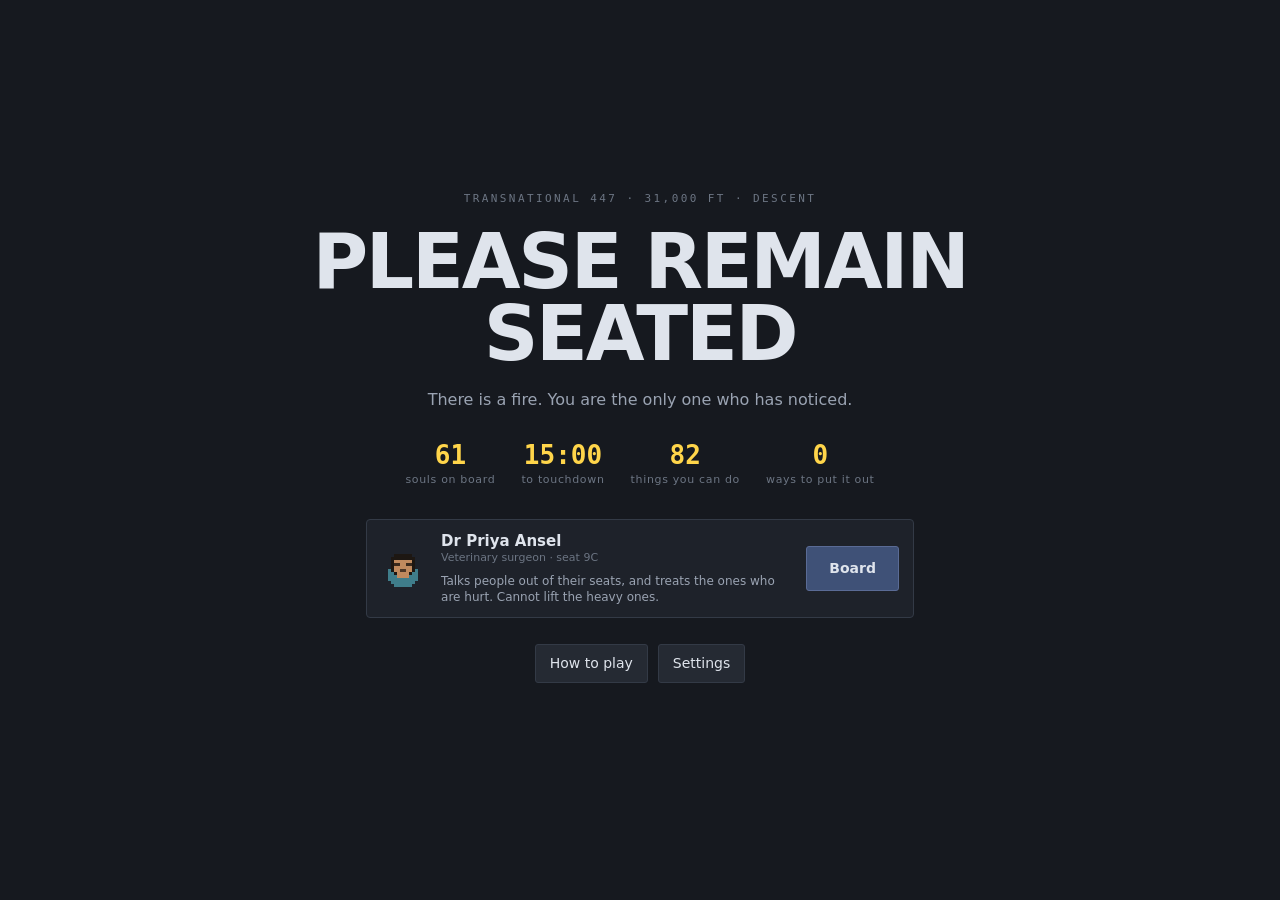
==== commit 222bb278: "Post game screen update" ====
--- a/index.html
+++ b/index.html
@@ -29,6 +29,7 @@
 <script src="game/art/cabin-sprites.js"></script>
 
 <script src="game/engine/core.js"></script>
+<script src="game/i18n/i18n.js"></script>
 <script src="game/engine/atlas.js"></script>
 <script src="game/engine/audio.js"></script>
 
@@ -66,6 +67,20 @@
 <script src="game/ui/hotspots.js"></script>
 <script src="game/ui/play.js"></script>
 <script src="game/ui/screens.js"></script>
+<script src="game/ui/settings.js"></script>
+<!-- The catalogues. Every one of them is optional: a language missing a line falls back to
+     the English the game was written in, so a half-written catalogue still ships. -->
+<script src="game/i18n/de/ui.js"></script>
+<script src="game/i18n/de/screens.js"></script>
+<script src="game/i18n/de/world.js"></script>
+<script src="game/i18n/de/things.js"></script>
+<script src="game/i18n/de/data.js"></script>
+<script src="game/i18n/de/endings.js"></script>
+<script src="game/i18n/de/voices.js"></script>
+<script src="game/i18n/de/actions.js"></script>
+<script src="game/i18n/de/people.js"></script>
+<script src="game/i18n/de/prose.js"></script>
+
 <script src="game/main.js"></script>
 
 </body>
--- a/game/style.css
+++ b/game/style.css
@@ -197,10 +197,6 @@
 .t-unhurt b { color: var(--good); } .t-treated b { color: var(--warn); }
 .t-serious b { color: #e08a2a; } .t-lost b { color: var(--bad); }
 
-.grade { margin-top: 14px; padding: 14px 16px; border-left: 3px solid var(--blue); background: var(--panel); }
-.grade b { display: block; font-size: 18px; }
-.grade i { display: block; font-style: normal; color: var(--ink-dim); margin: 4px 0; }
-.grade span { font: 11px var(--mono); color: var(--ink-faint); }
 .grade-A { border-color: var(--great); } .grade-B { border-color: var(--good); }
 .grade-C { border-color: var(--warn); } .grade-D { border-color: #e08a2a; }
 .grade-E, .grade-F { border-color: var(--bad); }
@@ -211,18 +207,59 @@
 .leg { display: inline-flex; gap: 5px; align-items: center; font-size: 11px; color: var(--ink-faint); }
 .leg i { width: 9px; height: 9px; border-radius: 2px; display: block; }
 
-.manifest { border: 1px solid var(--line); border-radius: 4px; overflow: hidden; }
-.man-row { display: grid; grid-template-columns: 18px 54px 1fr 1fr 130px; gap: 8px; align-items: center; padding: 4px 10px; font-size: 12px; border-bottom: 1px solid #22262e; }
-.man-face { width: 16px; height: 16px; }
-.man-row:nth-child(even) { background: #1b1e25; }
-.man-row.you { background: #232a35; font-weight: 600; }
-.man-seat { font: 11px var(--mono); color: var(--ink-faint); }
-.man-state { color: var(--ink-faint); }
-.man-out { font: 11px var(--mono); text-align: right; }
-.out-unhurt .man-out { color: var(--good); }
-.out-treated .man-out { color: var(--warn); }
-.out-serious .man-out { color: #e08a2a; }
-.out-lost .man-out { color: var(--bad); }
+/* The manifest, which is a photograph. Sixty-one souls packed the way a crew photograph packs
+   them - shoulder behind shoulder, the next rank's heads in the gaps of the one behind - and in
+   the order the report cares about, so it reads green to grey from the top left. Nothing under
+   them says which is which: the face does that, and so does the tooltip. */
+.photo-wrap { position: relative; border: 1px solid var(--line); border-radius: 4px;
+  background: #12151a; padding: 14px 10px 8px; }
+.photo { display: grid; grid-template-columns: repeat(auto-fill, 30px); grid-auto-rows: 36px;
+  justify-content: center; }
+.soul { width: 30px; height: 48px; padding: 0; margin: 0; border: 0; background: none;
+  position: relative; cursor: pointer; display: block; }
+.soul .spr { width: 48px; height: 48px; display: block; margin-left: -9px;
+  image-rendering: pixelated; }
+/* Every other soul stands a little lower, which is what a row of people does. */
+.soul:nth-child(2n) { padding-top: 3px; }
+/* The one being pointed at steps out of the rank and in front of the people beside them. */
+.soul:hover, .soul:focus-visible { z-index: 3; }
+.soul:hover .spr, .soul:focus-visible .spr { transform: translateY(-4px); }
+.soul:focus-visible { outline: none; }
+.soul.you::before { content: ""; position: absolute; left: 2px; right: 2px; top: 8px; bottom: 4px;
+  border: 1px solid #ffd54a; border-radius: 3px; pointer-events: none; }
+
+.soul-tip { position: absolute; z-index: 9; left: 0; top: 0; width: 320px; max-width: calc(100% - 8px);
+  display: none; gap: 12px; padding: 10px 12px; background: var(--panel);
+  border: 1px solid #4a5361; border-radius: 5px; box-shadow: 0 14px 40px rgba(0,0,0,.75);
+  pointer-events: none; }
+.soul-tip.on { display: flex; }
+.soul-face { width: 48px; height: 48px; flex: none; image-rendering: pixelated; }
+.soul-text { min-width: 0; flex: 1; }
+.soul-text b { display: block; font-size: 14px; line-height: 1.2; }
+.soul-text i { display: flex; flex-wrap: wrap; gap: 2px 10px; font: 10px var(--mono);
+  font-style: normal; color: var(--ink-faint); margin: 3px 0 5px; }
+.soul-where { display: block; font-size: 12px; color: var(--ink-dim); }
+.soul-text u { display: block; text-decoration: none; font-size: 10.5px; color: var(--ink-faint);
+  margin-top: 2px; }
+.harm { margin-top: 7px; }
+.harm-row { display: grid; grid-template-columns: 1fr 26px; grid-template-areas: "label value" "track track";
+  gap: 2px 6px; align-items: center; margin-bottom: 4px; font-size: 10.5px; }
+.harm-label { grid-area: label; color: var(--ink-faint); }
+.harm-row .spend-track { grid-area: track; height: 5px; }
+.harm-row b { grid-area: value; font: 10px var(--mono); color: var(--ink-faint); text-align: right; }
+.harm-none { margin-top: 7px; font-size: 11px; color: var(--ink-faint); }
+
+/* A telephone holds ten across instead of twenty-six, and the block reflows in reading order, so
+   the ones who walked off are still the top row and the ones who did not are still the last. The
+   faces come down to thirty-two pixels, which is two whole screen pixels a sprite pixel. */
+@media (max-width: 600px) {
+  .photo { grid-template-columns: repeat(auto-fill, 21px); grid-auto-rows: 25px; }
+  .soul { width: 21px; height: 32px; }
+  .soul .spr { width: 32px; height: 32px; margin-left: -6px; }
+  .soul:nth-child(2n) { padding-top: 2px; }
+  .soul.you::before { top: 5px; bottom: 2px; }
+  .soul-tip { width: 280px; }
+}
 
 .timeline { max-height: 340px; overflow-y: auto; border: 1px solid var(--line); border-radius: 4px; }
 .tl { display: grid; grid-template-columns: 52px 1fr 52px; gap: 8px; padding: 3px 10px; font-size: 12px; border-bottom: 1px solid #22262e; }
@@ -447,6 +484,11 @@
 }
 .pass-who b { display: block; font-size: 15px; line-height: 1.2; }
 .pass-who i { display: block; font-style: normal; font-size: 11px; color: var(--ink-faint); }
+/* One sentence about what this person is for, where the five loadout boxes used to be. */
+.pass-who .pass-lean {
+  display: block; text-decoration: none; margin-top: 6px;
+  font-size: 12px; line-height: 1.35; color: var(--ink-dim); max-width: 46ch;
+}
 .pass-go { align-self: center; }
 .logline { margin-top: 6px; color: var(--ink-dim); }
 
@@ -484,6 +526,10 @@
 .option-text u { text-decoration: none; display: block; font-size: 11px; color: var(--blue); }
 .option-text u.locked { color: var(--warn); }
 .option-mod { font: 10px var(--mono); color: var(--gold); }
+.slot-dice { font-size: 30px; color: #3a4150; }
+.option .seed-input { display: block; width: 100%; box-sizing: border-box; margin: 6px 0 2px; padding: 6px 8px; font: 700 15px var(--mono); letter-spacing: .04em; background: #12151a; color: var(--ink); border: 1px solid var(--line); border-radius: 3px; }
+.option .seed-input:focus { outline: none; border-color: var(--gold); }
+.option .title-buttons { justify-content: flex-start; margin: 6px 0 0; }
 
 /* ---------------------------------------------------------------------------- the setup */
 
@@ -556,8 +602,19 @@
 .book span { font-size: 13px; color: var(--ink-dim); }
 .book .unlocked { color: var(--great); font-weight: 500; }
 
-.rec { margin-top: 10px; padding: 12px 16px; border-left: 3px solid var(--blue); background: var(--panel); }
-.rec b { display: block; font-size: 15px; }
+.fold { margin-top: 10px; }
+.fold-head {
+  display: flex; align-items: center; gap: 10px; width: 100%; text-align: left; cursor: pointer;
+  padding: 10px 14px; background: var(--panel); border: 1px solid var(--line); border-radius: 4px;
+  color: var(--ink-dim); font: inherit;
+}
+.fold-head:hover { border-color: var(--ink-faint); color: var(--ink); }
+.fold-head b { font-size: 13px; font-weight: 500; }
+.fold-arrow { font: 700 14px/1 var(--mono); color: var(--ink-faint); width: 10px; }
+.fold.open .fold-head { border-radius: 4px 4px 0 0; border-bottom: none; }
+.fold .timeline, .fold .rec { border: 1px solid var(--line); border-top: none; border-radius: 0 0 4px 4px; }
+
+.rec { margin-top: 0; padding: 12px 16px; background: var(--panel); }
 .rec i { display: block; font-style: normal; font-size: 12px; color: var(--ink-faint); margin: 3px 0 8px; }
 .rec textarea {
   width: 100%; min-height: 64px; box-sizing: border-box; resize: vertical; padding: 8px;
@@ -566,6 +623,43 @@
 }
 .rec .title-buttons { justify-content: flex-start; margin: 8px 0 0; }
 .rec .done { font: 11px var(--mono); color: var(--great); align-self: center; }
+
+/* -------------------------------------------------------------------- what you changed --- */
+/* The screen after the report: one difference, one bar, one card. Nothing else fits on it. */
+.unlocks .report-inner { max-width: 620px; }
+.unlocks .title-buttons { margin-top: 34px; }
+
+.versus { display: flex; flex-wrap: wrap; gap: 6px 34px; align-items: baseline; margin-top: 14px;
+  font: 13px var(--mono); color: var(--ink-faint); }
+.versus b { font-size: clamp(34px, 9vw, 52px); margin-left: 10px; color: var(--ink-dim); }
+.versus .you b { color: var(--great); }
+.versus .you.worse b { color: var(--bad); }
+.versus .you.same b { color: var(--ink-dim); }
+.delta { font-size: 17px; color: var(--ink); margin: 6px 0 0; }
+
+.souls { margin-top: 30px; }
+.soul-top { display: flex; justify-content: space-between; align-items: baseline; gap: 12px; }
+.soul-top b { font-size: 15px; color: var(--gold); }
+.soul-top i { font-style: normal; font: 12px var(--mono); color: var(--ink-faint); }
+.soul-track {
+  height: 10px; margin: 7px 0 6px; border-radius: 5px; overflow: hidden;
+  background: #12151a; border: 1px solid var(--line);
+}
+/* It starts where the book was and grows to where it is, so the gain is what the eye follows. */
+.soul-grown {
+  height: 100%; background: var(--gold); border-radius: 5px;
+  transition: width 1100ms cubic-bezier(.2, .8, .3, 1);
+}
+.soul-next { display: block; font-style: normal; font-size: 13px; color: var(--ink-dim); }
+.unlocked { color: var(--great); font-size: 14px; margin: 14px 0 0; }
+
+.near { margin-top: 32px; }
+.near .rep-kicker { margin-bottom: 8px; }
+/* The face is drawn at eighty, so it gets eighty here rather than leaning on the next line. */
+.near-card { width: 100%; box-sizing: border-box; grid-template-columns: 80px 1fr; padding: 12px; }
+.near-card .char-lock .soul-track { margin: 2px 0 5px; }
+.near-card .char-lock i { color: var(--ink-dim); }
+.near-how { font-size: 13px; color: var(--warn); margin: 8px 0 0; }
 
 .history { border: 1px solid var(--line); border-radius: 4px; margin-bottom: 20px; }
 .hrow { display: grid; grid-template-columns: 16px 1fr 100px 80px 34px 1fr; gap: 8px; align-items: center; padding: 6px 10px; font-size: 12px; border-bottom: 1px solid #22262e; }
@@ -577,3 +671,114 @@
 .stat-track { height: 3px; background: #2f3540; border-radius: 2px; overflow: hidden; }
 .stat-fill { height: 100%; background: var(--blue); }
 
+/* ------------------------------------------------------------- the seconds going by ---
+
+   An action's seconds are played out on the aeroplane rather than jumped over, and while they
+   are going by the cabin is something you watch and not something you touch. The card stays
+   where it is, half lit, because it is about to be right again - and it only dims if the wait
+   is long enough to notice, so a single step does not make the screen blink. */
+.play.busy .card, .play.busy .undo, .play.busy .bag-item,
+.play.busy button.you-name, .play.busy button.carrying { pointer-events: none; }
+.card { transition: opacity .12s; }
+.play.busy .card { opacity: .6; transition: opacity .2s .12s; }
+.play.busy .undo { opacity: .45; }
+
+
+/* --------------------------------------------------------------------------- languages ---
+
+   German says the same thing in about a third more letters and puts some of it in one word,
+   so the layout has to survive a noun nobody can break. Two rules do most of it: every box of
+   prose may hyphenate (the browser needs the lang attribute for that, which i18n.js sets on
+   <html>), and every box that is a fixed width may break a word rather than push past its own
+   edge. The rest is a few places where the English fitted exactly and nothing longer would. */
+
+.screen, .card, .option, .slot, .fact, .tbox, .medal, .rep-ending, .prose-inner {
+  hyphens: auto;
+  -webkit-hyphens: auto;
+  overflow-wrap: break-word;
+}
+.slot b, .slot i, .fact i, .tbox i, .leg span, .stat span,
+.soul-where, .soul-text b, .card-title, .bag-item b { overflow-wrap: anywhere; }
+
+/* The language picker: the names languages call themselves. */
+.langs { display: flex; gap: 6px; flex-wrap: wrap; }
+.langs .lang {
+  background: none; border: 1px solid transparent; border-radius: 3px;
+  color: var(--ink-faint); font: 11px var(--mono); letter-spacing: .06em;
+  padding: 3px 9px; cursor: pointer;
+}
+.langs .lang:hover { color: var(--ink-dim); border-color: var(--line); }
+.langs .lang.on { color: var(--ink); border-color: var(--line); background: var(--panel-2); cursor: default; }
+
+/* Where the English fitted and a longer word will not. */
+:lang(de) .fact i { font-size: 10px; }
+:lang(de) .tbox i { font-size: 10px; }
+:lang(de) .slot b { font-size: 9px; }
+:lang(de) .hrow { grid-template-columns: 16px 1fr 110px 90px 34px 1fr; }
+
+/* ------------------------------------------------------------------------------ settings ---
+
+   One panel, from the title or from Escape in the air, over whatever is showing. It borrows the
+   help card's veil and box, because it is the same kind of thing: a small page of choices that
+   stops the aeroplane being the thing you are looking at for as long as it is open. */
+
+.settings-veil {
+  position: fixed; inset: 0; z-index: 60;
+  background: rgba(10,12,16,.78);
+  display: grid; place-items: center; padding: 20px;
+}
+.settings {
+  width: 100%; max-width: 420px;
+  background: var(--panel); border: 1px solid #4a5361; border-radius: 6px;
+  padding: 20px 22px 16px; box-shadow: 0 20px 60px rgba(0,0,0,.7);
+}
+.settings h3 { margin: 0 0 16px; font-size: 20px; letter-spacing: -0.02em; }
+.settings .title-buttons { margin: 18px 0 0; justify-content: flex-start; }
+.settings .footnote { margin-top: 10px; }
+
+.set-row { margin-bottom: 16px; }
+.set-head {
+  display: flex; justify-content: space-between; align-items: baseline;
+  font: 10px var(--mono); letter-spacing: .1em; text-transform: uppercase;
+  color: var(--ink-faint); margin-bottom: 7px;
+}
+.set-value { color: var(--ink-dim); font: 10px var(--mono); letter-spacing: .06em; }
+.set-control { display: flex; gap: 10px; align-items: center; }
+
+.set-slider {
+  flex: 1; appearance: none; -webkit-appearance: none;
+  height: 4px; border-radius: 2px; background: #2f3540; outline: none; cursor: pointer;
+}
+.set-slider::-webkit-slider-thumb {
+  appearance: none; -webkit-appearance: none;
+  width: 14px; height: 14px; border-radius: 50%;
+  background: var(--blue); border: 0; cursor: pointer;
+}
+.set-slider::-moz-range-thumb {
+  width: 14px; height: 14px; border-radius: 50%;
+  background: var(--blue); border: 0; cursor: pointer;
+}
+.set-slider:disabled { opacity: .4; cursor: default; }
+.set-slider:disabled::-webkit-slider-thumb { cursor: default; }
+
+.set-toggle {
+  background: var(--panel-2); border: 1px solid var(--line); border-radius: 3px;
+  color: var(--ink-dim); font: 11px var(--mono); letter-spacing: .06em;
+  padding: 5px 11px; cursor: pointer; white-space: nowrap;
+}
+.set-toggle:hover { color: var(--ink); border-color: #4a5361; }
+.set-toggle.off { color: var(--warn); }
+.set-toggle.leave { color: #c08a80; border-color: #4a3230; }
+.set-toggle.leave:hover { color: var(--warn); border-color: #6b4340; }
+
+/* A question with two answers, over everything, in the game's own furniture - because
+   window.confirm is not always allowed to open, and when it is not it answers no without ever
+   asking, which turns whatever called it into a button that does nothing. The answer that
+   changes something is on the right and dressed as what it does. */
+.ask-veil { z-index: 90; }
+.ask { max-width: 380px; }
+.ask h3 { margin-bottom: 10px; }
+.ask p { margin: 0; color: var(--ink-dim); font-size: 13px; line-height: 1.5; }
+.ask .title-buttons { margin: 18px 0 0; justify-content: flex-end; }
+.ask button.big.warn { background: #6b3a35; border-color: #8a4a42; }
+.ask button.big.warn:hover { background: #7d443e; }
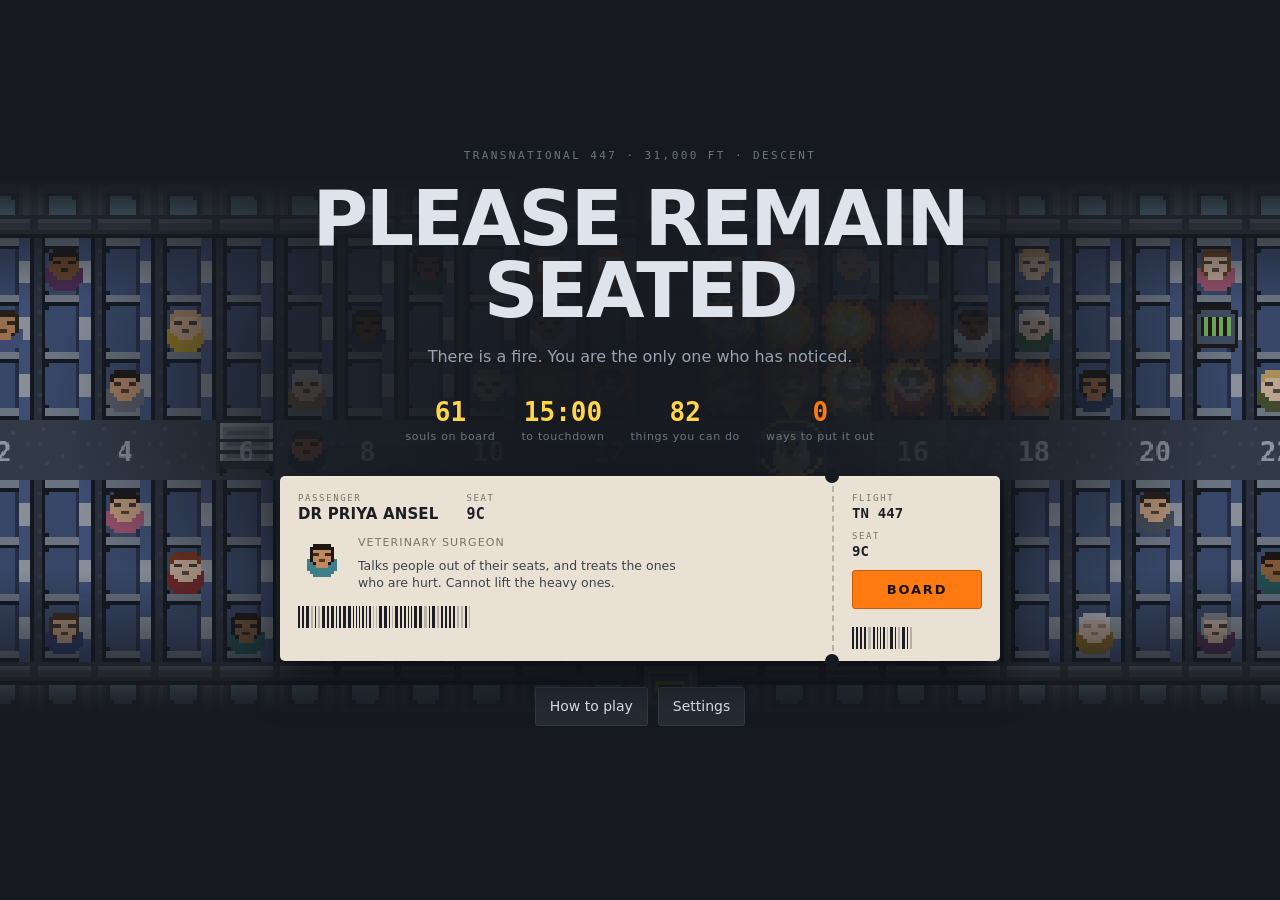
==== commit 4fc2e505: "The title screen is flying The cabin behind the boarding pass is not artwork. It is the simulation, " ====
--- a/index.html
+++ b/index.html
@@ -43,6 +43,7 @@
 <script src="game/sim/scoring.js"></script>
 <script src="game/sim/logbook.js"></script>
 <script src="game/sim/recorder.js"></script>
+<script src="game/sim/bots.js"></script>
 
 <script src="game/data/passengers.js"></script>
 <script src="game/data/characters.js"></script>
@@ -66,6 +67,7 @@
 <script src="game/engine/render.js"></script>
 <script src="game/ui/hotspots.js"></script>
 <script src="game/ui/play.js"></script>
+<script src="game/ui/backdrop.js"></script>
 <script src="game/ui/screens.js"></script>
 <script src="game/ui/settings.js"></script>
 <!-- The catalogues. Every one of them is optional: a language missing a line falls back to
--- a/game/style.css
+++ b/game/style.css
@@ -20,6 +20,12 @@
   --fire:      #ff7a10;
   --bad:       #d4483a;
   --gold:      #ffd54a;
+  /* The boarding pass is printed on something, and it is the only pale surface in the game. */
+  --paper:      #e9e2d4;
+  --paper-ink:  #1c1e24;
+  --paper-body: #3d4149;
+  --paper-dim:  #7b7466;
+  --paper-line: #b9b0a0;
   --mono: ui-monospace, "SF Mono", "Cascadia Mono", Menlo, Consolas, monospace;
   --sans: system-ui, -apple-system, "Segoe UI", Roboto, sans-serif;
 }
@@ -52,8 +58,46 @@
 
 .screen { min-height: 100vh; }
 
-.title { display: grid; place-items: center; padding: 40px 20px; }
-.title-inner { max-width: 760px; text-align: center; }
+.title {
+  display: grid; place-items: center; padding: 40px 20px;
+  position: relative; overflow: hidden;
+}
+.title-inner { max-width: 760px; text-align: center; position: relative; z-index: 1; }
+
+/* ------------------------------------------------------------- the cabin behind the title */
+
+/* A real flight, drawn by the real renderer, with a bot flying it slowly. Everything here is in
+   service of the words staying readable over it: it is dimmed, it is vignetted towards the
+   middle where the title sits, and it fades into the background colour at the top and bottom so
+   that the aeroplane has no edges. Nothing in it is clickable - the whole layer is inert. */
+.backdrop { position: absolute; inset: 0; z-index: 0; overflow: hidden; pointer-events: none; }
+/* The renderer draws a strip above the aeroplane where the state of the cabin is written -
+   HELPING, PANIC, the meters - which is for a player and not for a menu, so it is clipped off
+   the top. 1.5 tiles of a 10.5-tile canvas is 14.29% of it, and the 57.14% below is the
+   aeroplane: centring that rather than the whole canvas is what the second translate is for. */
+.backdrop-cabin {
+  position: absolute; left: -21%; width: 142%; height: auto; top: 50%;
+  transform: translateY(-57.14%);
+  clip-path: inset(14.29% 0 0 0);
+  image-rendering: pixelated;
+  opacity: .85;
+  /* The aeroplane has to stop somewhere and a straight line across the screen is not it, so it
+     is faded out at its own top and bottom rather than at the window's. The mask is on the
+     canvas because only the canvas knows where the aeroplane actually ends. */
+  -webkit-mask-image: linear-gradient(to bottom, transparent 14%, #000 34%,
+                                      #000 76%, transparent 99%);
+          mask-image: linear-gradient(to bottom, transparent 14%, #000 34%,
+                                      #000 76%, transparent 99%);
+}
+.backdrop::after {
+  content: ""; position: absolute; inset: 0;
+  background:
+    radial-gradient(ellipse 46% 40% at 50% 44%,
+                    rgba(22, 25, 31, .97) 20%, rgba(22, 25, 31, .78) 62%,
+                    rgba(22, 25, 31, .10) 100%),
+    linear-gradient(rgba(22, 25, 31, .55), rgba(22, 25, 31, 0) 24%,
+                    rgba(22, 25, 31, 0) 74%, rgba(22, 25, 31, .55));
+}
 .kicker {
   font: 11px/1 var(--mono); letter-spacing: .22em; color: var(--ink-faint);
   margin-bottom: 22px;
@@ -67,6 +111,7 @@
 .title-facts { display: flex; gap: 26px; justify-content: center; flex-wrap: wrap; margin-bottom: 30px; }
 .fact { text-align: center; }
 .fact b { display: block; font: 700 26px/1 var(--mono); color: var(--gold); }
+.fact-fire b { color: var(--fire); }
 .fact i { font-style: normal; font-size: 11px; color: var(--ink-faint); letter-spacing: .06em; }
 .title-buttons { display: flex; gap: 10px; justify-content: center; flex-wrap: wrap; margin: 24px 0; }
 .title-buttons.sticky {
@@ -90,7 +135,7 @@
 .play { display: flex; flex-direction: column; height: 100vh; overflow: hidden; }
 
 .hud {
-  display: grid; grid-template-columns: 190px 1fr 300px; gap: 16px;
+  display: grid; grid-template-columns: 190px 1fr; gap: 16px;
   padding: 10px 14px; background: var(--panel); border-bottom: 1px solid var(--line);
 }
 @media (max-width: 1100px) { .hud { grid-template-columns: 140px 1fr; } .hud-you { display: none; } }
@@ -100,19 +145,19 @@
 .clock.urgent { color: var(--fire); animation: pulse 1s infinite; }
 @keyframes pulse { 50% { opacity: .55; } }
 
-.hud-meters { display: grid; grid-template-columns: repeat(auto-fit, minmax(140px, 1fr)); gap: 4px 14px; align-content: center; }
 .meter-label { display: flex; justify-content: space-between; font: 9px var(--mono); color: var(--ink-faint); letter-spacing: .08em; }
 .meter-label b { color: var(--ink-dim); font-weight: 400; }
 .meter-track { height: 3px; background: #2c323c; border-radius: 2px; overflow: hidden; margin-top: 2px; }
 .meter-fill { height: 100%; background: var(--blue); transition: width .2s; }
 .m-good .meter-fill { background: var(--good); }
 .m-cred .meter-fill { background: var(--gold); }
-.m-panic .meter-fill { background: #b45ad0; }
+/* Same track, different bar: over the end of the scale it keeps its width and takes the light. */
+.meter.over .meter-fill { background: linear-gradient(90deg, var(--gold) 55%, var(--warn) 100%);
+                          box-shadow: 0 0 5px var(--warn); }
+.meter.over .meter-label b { color: var(--warn); }
 .m-lungs .meter-fill { background: #5ac8d0; }
 .m-burn .meter-fill { background: var(--bad); }
-.crewphase { grid-column: 1 / -1; display: flex; gap: 8px; align-items: baseline; font-size: 11px; margin-top: 2px; }
-.crewphase .tag, .carrying .tag { font: 9px var(--mono); color: var(--ink-faint); letter-spacing: .1em; }
-.crewphase b { color: var(--warn); } .crewphase i { color: var(--ink-faint); font-style: normal; }
+.carrying .tag { font: 9px var(--mono); color: var(--ink-faint); letter-spacing: .1em; }
 
 .hud-you { border-left: 1px solid var(--line); padding-left: 14px; }
 .you-name { display: flex; gap: 8px; align-items: center; margin-bottom: 6px; }
@@ -369,7 +414,7 @@
    you clicked with the handful of things you could do about it. Everything else is floor. */
 
 .play { position: relative; }
-.hud { grid-template-columns: 230px 1fr auto; }
+.hud { grid-template-columns: 230px 1fr; }
 .hud-buttons { display: flex; gap: 4px; margin-top: 4px; }
 /* You on the left, the bag on the right, so the bar stays a bar. */
 .hud-you { display: grid; grid-template-columns: 180px auto; gap: 4px 14px; align-content: start; }
@@ -470,26 +515,86 @@
 
 /* ---------------------------------------------------------------------------- the pass */
 
-/* The boarding pass on the title: who the button puts on the aeroplane, with their face, their
-   seat, and the loadout row - what they are wearing and the three things on them, each a chip
-   that opens a menu unless it is part of who they are. One click on the button boards. */
+/* The boarding pass on the title: who the button puts on the aeroplane.
+
+   It is printed rather than panelled - warm paper, dark ink, a tear-off stub with the button in
+   it - because it is the one object on this screen a passenger would actually be holding, and
+   because against a dimmed cabin the only pale thing on the page is the thing to press. The
+   notches are two circles the colour of nothing, punched over the perforation from both edges. */
 .pass {
-  display: inline-grid; grid-template-columns: auto 1fr auto; gap: 14px; align-items: center;
-  text-align: left; padding: 12px 14px 12px 12px; margin: 0 0 2px; max-width: 720px;
-  background: var(--panel); border: 1px solid var(--line); border-radius: 4px;
-}
-@media (max-width: 600px) {
-  .pass { grid-template-columns: auto 1fr; }
-  .pass .pass-go { grid-column: 1 / -1; }
-}
-.pass-who b { display: block; font-size: 15px; line-height: 1.2; }
-.pass-who i { display: block; font-style: normal; font-size: 11px; color: var(--ink-faint); }
+  --stub-w: 168px;
+  display: inline-grid; grid-template-columns: minmax(0, 1fr) var(--stub-w);
+  text-align: left; margin: 0 0 2px; width: min(720px, 100%);
+  background: var(--paper); color: var(--paper-ink);
+  border-radius: 5px; position: relative; isolation: isolate;
+  box-shadow: 0 18px 40px rgba(0, 0, 0, .55), 0 2px 0 rgba(255, 255, 255, .12) inset;
+}
+.pass-main { padding: 16px 18px 12px; min-width: 0; }
+.pass-stub {
+  display: grid; gap: 8px; align-content: start; justify-items: start;
+  padding: 16px 18px 12px; border-left: 2px dashed var(--paper-line);
+}
+/* Punched out of both edges, exactly on the perforation. */
+.pass::before, .pass::after {
+  content: ""; position: absolute; right: var(--stub-w); width: 14px; height: 14px;
+  background: var(--bg); border-radius: 50%; margin-right: -7px; z-index: 1;
+}
+.pass::before { top: -7px; }
+.pass::after { bottom: -7px; }
+
+/* A printed field: the small label above, what was typed under it below. */
+.pass-field i {
+  display: block; font: 9px/1.4 var(--mono); letter-spacing: .18em;
+  color: var(--paper-dim); font-style: normal;
+}
+.pass-field b {
+  display: block; font: 600 15px/1.25 var(--sans); letter-spacing: .01em;
+  text-transform: uppercase; color: var(--paper-ink);
+}
+.pass-fields { display: flex; gap: 28px; margin-bottom: 12px; }
+.pass-fields .pass-field:last-child b { font-family: var(--mono); }
+
+.pass-who { display: flex; gap: 12px; align-items: flex-start; }
+.pass-who i {
+  display: block; font-style: normal; font-size: 11px; color: var(--paper-dim);
+  text-transform: uppercase; letter-spacing: .1em;
+}
 /* One sentence about what this person is for, where the five loadout boxes used to be. */
 .pass-who .pass-lean {
-  display: block; text-decoration: none; margin-top: 6px;
-  font-size: 12px; line-height: 1.35; color: var(--ink-dim); max-width: 46ch;
-}
-.pass-go { align-self: center; }
+  display: block; text-decoration: none; margin-top: 5px;
+  font-size: 12.5px; line-height: 1.4; color: var(--paper-body); max-width: 42ch;
+}
+.pass-stub .pass-field b { font-family: var(--mono); font-size: 14px; }
+button.pass-go {
+  justify-self: stretch; margin-top: 2px; width: 100%;
+  background: var(--fire); border-color: #c85c06; color: #1b1206;
+  font: 700 13px/1 var(--sans); letter-spacing: .14em; text-transform: uppercase;
+  padding: 12px 20px; border-radius: 3px;
+}
+button.pass-go:hover { background: #ff9034; border-color: var(--fire); }
+
+/* Bars along the bottom edge of each half. They encode nothing; they are the same bars for the
+   same person every time, which is the only thing a barcode has to be. */
+.pass-barcode {
+  display: flex; align-items: flex-end; gap: 2px; height: 22px; margin-top: 14px;
+  overflow: hidden;
+}
+.pass-stub .pass-barcode { margin-top: 10px; }
+.pass-barcode i { display: block; height: 100%; background: var(--paper-ink); }
+
+@media (max-width: 620px) {
+  /* A phone is not wide enough to hold thirty rows and still show anybody's face, so it holds
+     about a third of the aeroplane instead, which is enough to see that it is one. */
+  .backdrop-cabin { left: -62%; width: 224%; }
+  .pass { grid-template-columns: minmax(0, 1fr); }
+  .pass-stub {
+    border-left: 0; border-top: 2px dashed var(--paper-line);
+    grid-auto-flow: column; align-items: center; justify-content: start; gap: 20px;
+  }
+  .pass::before, .pass::after { display: none; }
+  .pass-stub .pass-barcode { display: none; }
+  .pass-go { justify-self: end; }
+}
 .logline { margin-top: 6px; color: var(--ink-dim); }
 
 /* The loadout: what you are wearing and the three things on you, as four boxes under the face.
@@ -561,6 +666,14 @@
 .stat-fill.down { background: #b06a5a; }
 .stat b.up { color: var(--good); }
 .stat b.down { color: #e08076; }
+/* Eleven does not get a longer bar. It gets a full one that is lit at the end it ran out of,
+   and a number in the same colour, because the bar is ten wide and the stat no longer is. */
+.stat-fill.over { background: linear-gradient(90deg, var(--good) 60%, var(--great) 100%);
+                  box-shadow: 0 0 4px var(--great); }
+.stat-fill.under { background: #6b4340; }
+.stat.under .stat-track { box-shadow: inset 0 0 0 1px #7a4a45; }
+.stat b.over { color: var(--great); }
+.stat b.under { color: #e08076; }
 .big-stats .stat { grid-template-columns: 30px 1fr 18px; margin-bottom: 3px; }
 .big-stats .stat-track { height: 6px; }
 .big-stats .stat span, .big-stats .stat b { font-size: 11px; }
@@ -642,16 +755,47 @@
 .soul-top b { font-size: 15px; color: var(--gold); }
 .soul-top i { font-style: normal; font: 12px var(--mono); color: var(--ink-faint); }
 .soul-track {
-  height: 10px; margin: 7px 0 6px; border-radius: 5px; overflow: hidden;
+  position: relative; height: 10px; margin: 7px 0 6px; border-radius: 5px; overflow: hidden;
   background: #12151a; border: 1px solid var(--line);
 }
-/* It starts where the book was and grows to where it is, so the gain is what the eye follows. */
+/* Two bars from the same left edge, one hidden under the other. The gain runs all the way to
+   where the book is now; what you walked on with lies on top and covers all of it but the end,
+   so the only gold on the track is the part this flight put there. */
 .soul-grown {
-  height: 100%; background: var(--gold); border-radius: 5px;
+  position: absolute; left: 0; top: 0; height: 100%; border-radius: 5px;
+  background: var(--gold);
   transition: width 1100ms cubic-bezier(.2, .8, .3, 1);
 }
+.soul-held {
+  position: absolute; left: 0; top: 0; height: 100%; border-radius: 5px;
+  background: var(--great);
+}
+
+/* The wardrobe along the bar: one pip per outfit, at the souls it opens on. Locked ones are
+   there and grey, because a ladder you can see the top of is the reason to fly again. */
+.soul-ladder { position: relative; height: 40px; margin-top: 10px; }
+.soul-pip {
+  position: absolute; bottom: 0; transform: translateX(-50%);
+  display: flex; flex-direction: column; align-items: center; gap: 1px;
+}
+.soul-pip img {
+  width: 26px; height: 26px; image-rendering: pixelated;
+  opacity: .3; filter: grayscale(1); transition: opacity 280ms, filter 280ms;
+}
+.soul-pip u { font: 9px var(--mono); color: var(--ink-faint); text-decoration: none; }
+.soul-pip.open img { opacity: 1; filter: none; }
+.soul-pip.open u { color: var(--great); }
+/* Turned over on this flight: dark until the bar reaches it, then it comes up. */
+.soul-pip.fresh img { opacity: .3; filter: grayscale(1); }
+.soul-pip.fresh.lit img { opacity: 1; filter: none; }
+.soul-pip.fresh.lit u { color: var(--gold); }
 .soul-next { display: block; font-style: normal; font-size: 13px; color: var(--ink-dim); }
-.unlocked { color: var(--great); font-size: 14px; margin: 14px 0 0; }
+.unlocked { color: var(--great); font-size: 14px; margin: 14px 0 0;
+            display: flex; flex-wrap: wrap; align-items: center; gap: 6px 14px; }
+.ul-label { color: var(--ink-dim); }
+/* Icon and name as one thing, so a row of three reads as three cards and not six words. */
+.ul-item { display: inline-flex; align-items: center; gap: 6px; }
+.ul-item img { width: 24px; height: 24px; image-rendering: pixelated; }
 
 .near { margin-top: 32px; }
 .near .rep-kicker { margin-bottom: 8px; }
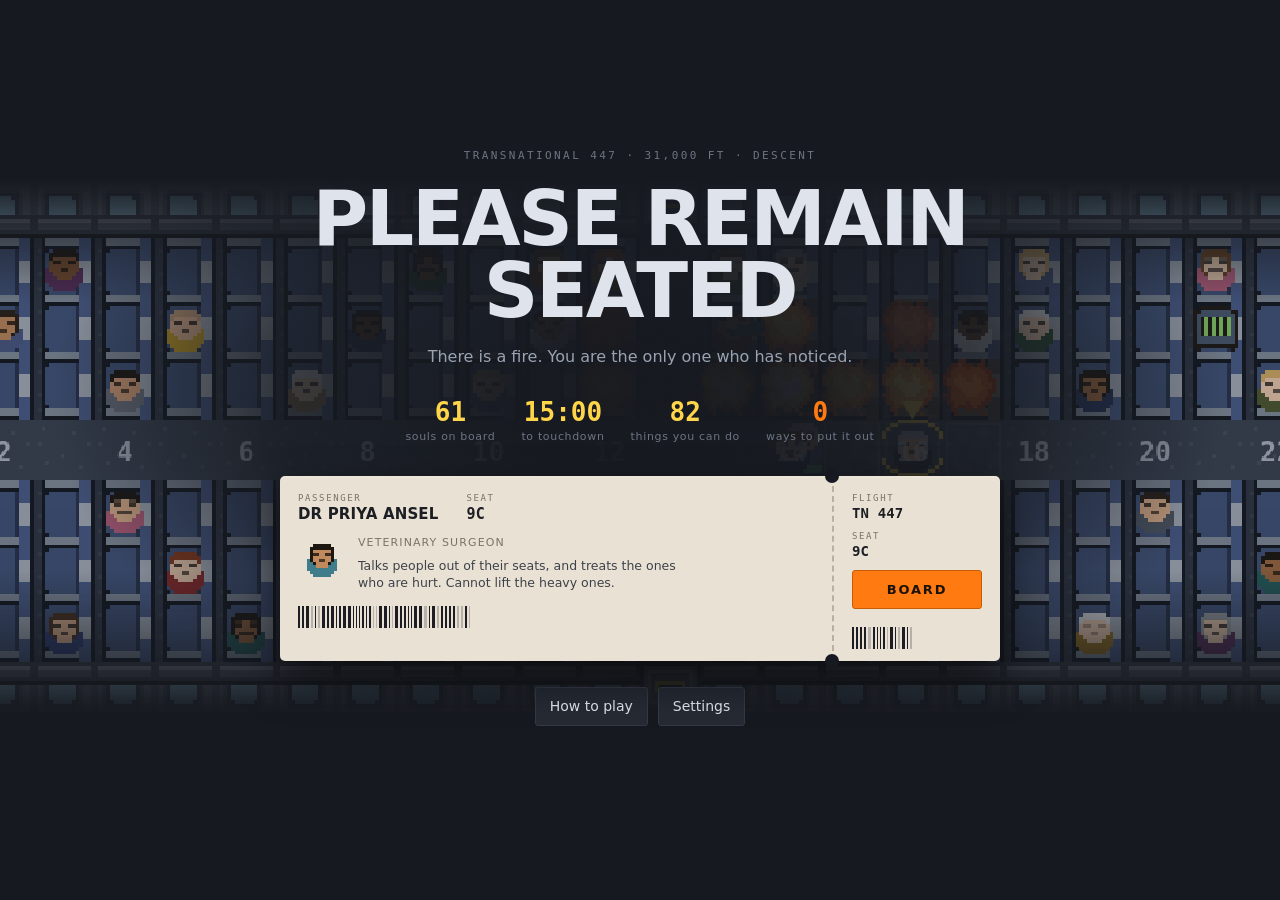
==== commit 1e3c0343: "Everybody gets the same aeroplane today The whole of a daily was already here and was not pointed at" ====
--- a/index.html
+++ b/index.html
@@ -43,6 +43,8 @@
 <script src="game/sim/scoring.js"></script>
 <script src="game/sim/logbook.js"></script>
 <script src="game/sim/recorder.js"></script>
+<script src="game/sim/daily.js"></script>
+<script src="game/sim/share.js"></script>
 <script src="game/sim/bots.js"></script>
 
 <script src="game/data/passengers.js"></script>
@@ -82,6 +84,7 @@
 <script src="game/i18n/de/actions.js"></script>
 <script src="game/i18n/de/people.js"></script>
 <script src="game/i18n/de/prose.js"></script>
+<script src="game/i18n/de/share.js"></script>
 
 <script src="game/main.js"></script>
 
--- a/game/style.css
+++ b/game/style.css
@@ -725,7 +725,9 @@
 .fold-head b { font-size: 13px; font-weight: 500; }
 .fold-arrow { font: 700 14px/1 var(--mono); color: var(--ink-faint); width: 10px; }
 .fold.open .fold-head { border-radius: 4px 4px 0 0; border-bottom: none; }
-.fold .timeline, .fold .rec { border: 1px solid var(--line); border-top: none; border-radius: 0 0 4px 4px; }
+.fold .timeline, .fold .rec, .fold .share {
+  border: 1px solid var(--line); border-top: none; border-radius: 0 0 4px 4px;
+}
 
 .rec { margin-top: 0; padding: 12px 16px; background: var(--panel); }
 .rec i { display: block; font-style: normal; font-size: 12px; color: var(--ink-faint); margin: 3px 0 8px; }
@@ -926,3 +928,119 @@
 .ask .title-buttons { margin: 18px 0 0; justify-content: flex-end; }
 .ask button.big.warn { background: #6b3a35; border-color: #8a4a42; }
 .ask button.big.warn:hover { background: #7d443e; }
+
+/* ------------------------------------------------------------------- the day's aeroplane --- */
+/* Under the boarding pass, because it is the other way onto an aeroplane and not a setting.
+   It reads like the strip on a departure board: what today is, what you made of it, and the
+   one button. Flown, it goes quiet - the border comes off the gold and the button stops being
+   the big one - because a day already flown is not the thing the screen is asking for. */
+
+.daily-strip {
+  display: flex; align-items: center; gap: 18px; flex-wrap: wrap;
+  justify-content: space-between; text-align: left;
+  max-width: 620px; margin: 18px auto 0; padding: 12px 16px;
+  background: var(--panel); border: 1px solid var(--gold); border-radius: 4px;
+}
+.daily-strip.flown { border-color: var(--line); }
+.daily-what b { display: block; font: 11px var(--mono); letter-spacing: .1em; color: var(--gold); }
+.daily-strip.flown .daily-what b { color: var(--ink-faint); }
+.daily-what i { font-style: normal; font: 13px var(--mono); color: var(--ink-dim); }
+.daily-said { flex: 1; min-width: 160px; }
+.daily-said > i { display: block; font-style: normal; font-size: 11px; color: var(--ink-faint); }
+.daily-score { display: flex; gap: 8px; align-items: baseline; }
+.daily-score b { font: 700 20px/1 var(--mono); color: var(--ink); }
+.daily-score i { font-style: normal; font-size: 13px; color: var(--ink-faint); }
+.daily-score u {
+  text-decoration: none; font: 700 13px var(--mono);
+  border: 1px solid var(--line); border-radius: 3px; padding: 1px 6px;
+}
+.daily-buttons { display: flex; gap: 8px; flex-wrap: wrap; }
+
+/* The letter as a badge rather than a row. The grade rules above own the five colours and only
+   ever set a border with them; here the letter is the thing being read, so it takes the colour
+   too. */
+.daily-score u.grade-A { color: var(--great); border-color: var(--great); }
+.daily-score u.grade-B { color: var(--good);  border-color: var(--good); }
+.daily-score u.grade-C { color: var(--warn);  border-color: var(--warn); }
+.daily-score u.grade-D { color: #e08a2a;      border-color: #e08a2a; }
+.daily-score u.grade-E,
+.daily-score u.grade-F { color: var(--bad);   border-color: var(--bad); }
+
+/* --------------------------------------------------------- a flight somebody sent you --- */
+
+.paste { max-width: 620px; margin: 26px 0 0; }
+.paste h3 { margin: 0 0 4px; font-size: 18px; letter-spacing: -0.02em; }
+.paste .footnote { margin: 0 0 8px; }
+.paste-input {
+  width: 100%; resize: vertical; padding: 8px;
+  background: #12151a; color: var(--ink);
+  border: 1px solid var(--line); border-radius: 4px;
+  font: 12px/1.4 var(--mono); word-break: break-all;
+}
+.paste-input:focus { outline: none; border-color: var(--gold); }
+.paste .title-buttons { justify-content: flex-start; margin: 8px 0 0; }
+.paste-said { font-size: 12px; color: var(--ink-dim); margin: 8px 0 0; min-height: 1.2em; }
+.paste-said.good { color: var(--great); }
+.paste-said.bad { color: #d99; }
+
+/* ------------------------------------------------------------------ telling somebody --- */
+/* Four lines and a button. The block of squares is the only thing in the game set in emoji, so
+   it is given a font stack that will actually draw them and enough leading that fifteen of them
+   read as one bar rather than fifteen boxes. */
+
+/* Standalone on the day's share screen; inside a drawer on the report, where the rule above
+   takes the top border off so it joins the heading it opened from. */
+.share { background: var(--panel); border: 1px solid var(--line); border-radius: 4px; padding: 12px 14px; }
+.fold .share { margin-top: 0; }
+.share-text {
+  margin: 0; white-space: pre-wrap; word-break: break-all;
+  font: 12px/1.7 var(--mono); color: var(--ink-dim);
+  font-variant-emoji: emoji;
+}
+.share .title-buttons { justify-content: flex-start; margin: 10px 0 0; }
+.share .done { font: 11px var(--mono); color: var(--great); align-self: center; }
+.share .footnote { margin-top: 10px; }
+
+/* The day's line on the screen after the report. */
+.day-card {
+  margin-top: 26px; padding: 12px 16px;
+  background: var(--panel); border: 1px solid var(--line); border-radius: 4px;
+  border-left: 2px solid var(--ink-faint);
+}
+.day-card.stands { border-left-color: var(--gold); }
+.day-head { display: flex; gap: 12px; align-items: baseline; flex-wrap: wrap; }
+.day-head b { font: 700 13px var(--mono); letter-spacing: .04em; }
+.day-head i { font-style: normal; font-size: 11px; color: var(--ink-faint); }
+.day-said { margin: 6px 0 0; font-size: 13px; color: var(--ink-dim); }
+.day-card .title-buttons { justify-content: flex-start; margin: 10px 0 0; }
+
+/* ---------------------------------------------------------- somebody else's cabin --- */
+/* Under yours, smaller, on the same clock. It is deliberately the quieter of the two pictures:
+   dimmed a little, no reach, no trail, nothing under the pointer, because none of what is
+   happening down there is a decision anybody is making now. */
+
+.ghost { border: 1px solid var(--line); border-radius: 4px; background: #12151a; padding: 6px; }
+.ghost-head {
+  display: flex; gap: 12px; align-items: baseline; justify-content: space-between;
+  flex-wrap: wrap; padding: 0 2px 5px;
+}
+.ghost-head b { font: 11px var(--mono); letter-spacing: .08em; color: var(--ink-faint); }
+.ghost-line { font: 11px var(--mono); color: var(--ink-dim); }
+.ghost-cabin { display: block; opacity: .82; }
+
+/* The days, above the flights in the log book. A day has one line by definition. */
+.days { margin: 20px 0 26px; }
+.days h3 { font-size: 18px; letter-spacing: -0.02em; margin: 0 0 2px; }
+.days .footnote { margin: 0 0 10px; }
+.dayrow {
+  display: flex; gap: 12px; align-items: center; flex-wrap: wrap;
+  padding: 6px 0; border-top: 1px solid var(--line);
+  font: 12px var(--mono); color: var(--ink-dim);
+}
+.dayrow b { color: var(--ink); }
+.dayrow i { font-style: normal; color: var(--ink-faint); flex: 1; }
+.dayrow span.grade-A, .dayrow span.grade-B, .dayrow span.grade-C,
+.dayrow span.grade-D, .dayrow span.grade-E, .dayrow span.grade-F {
+  border: 1px solid var(--line); border-radius: 3px; padding: 1px 6px;
+}
+.dayrow button { padding: 3px 10px; font-size: 11px; }
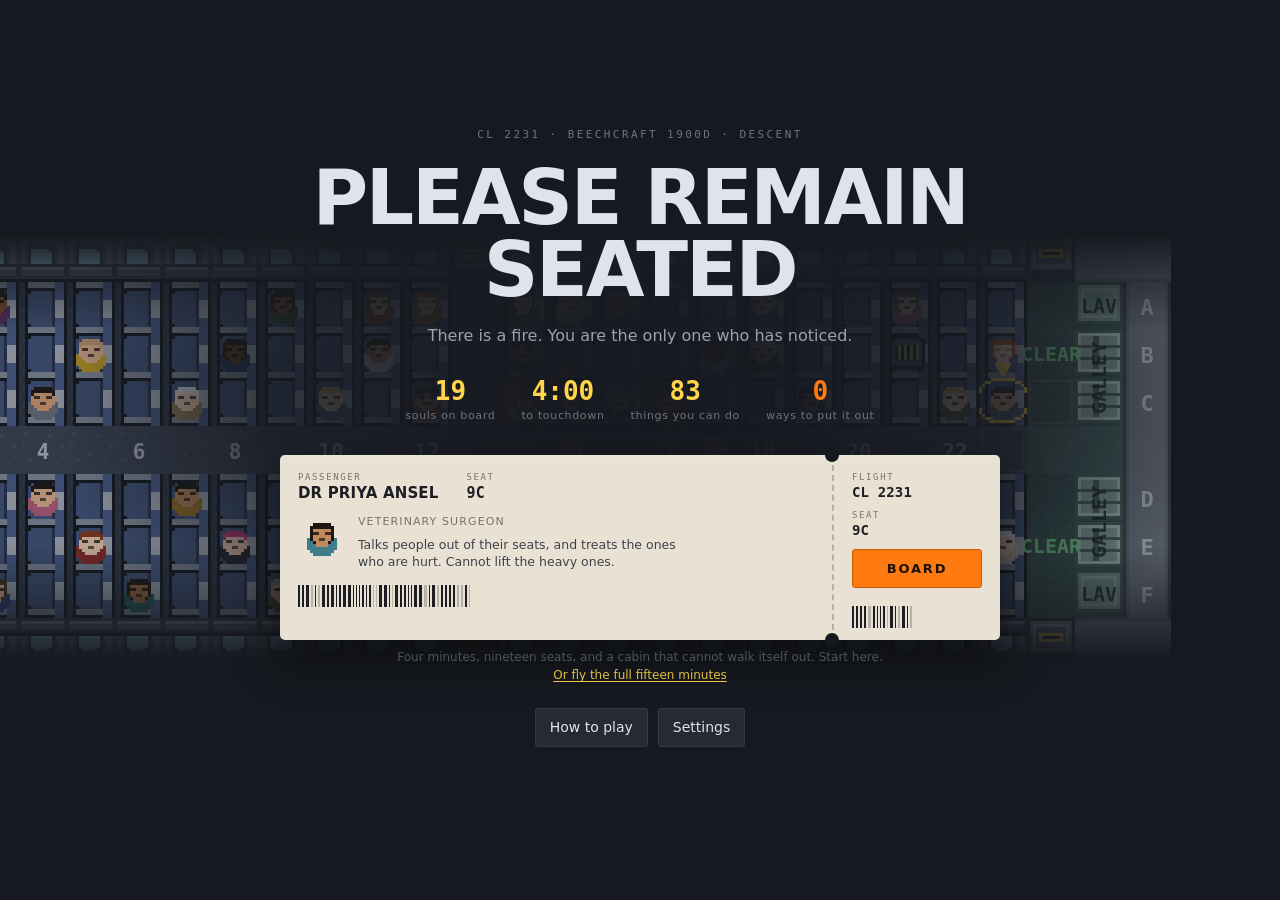
==== commit b10e5ac2: "There is more than one aeroplane An aeroplane was thirty by nine and a list of constants in cabin.js" ====
--- a/index.html
+++ b/index.html
@@ -33,6 +33,8 @@
 <script src="game/engine/atlas.js"></script>
 <script src="game/engine/audio.js"></script>
 
+<script src="game/data/aircraft.js"></script>
+<script src="game/data/scenarios.js"></script>
 <script src="game/sim/cabin.js"></script>
 <script src="game/sim/fire.js"></script>
 <script src="game/sim/pax.js"></script>
--- a/game/style.css
+++ b/game/style.css
@@ -186,7 +186,98 @@
 
 .col-left { display: flex; flex-direction: column; min-height: 0; min-width: 0; padding: 10px; gap: 8px; }
 .canvas-wrap { background: #12151a; border: 1px solid var(--line); border-radius: 4px; padding: 6px; }
-.cabin { display: block; width: 100%; height: auto; }
+/* `manipulation` drops the wait a browser spends finding out whether a tap was the first half
+   of a double tap to zoom. On a clock that only moves when you act, a third of a second of
+   nothing after every tap reads as the game not having heard you. */
+/* `margin: auto` is for the short aeroplanes. render.js caps the canvas at its own pixel width
+   so a fifteen-tile cabin is not blown up to fill a page built for thirty; this is what puts
+   the space that leaves over on both sides of it rather than all of it on the right. */
+.cabin { display: block; width: 100%; height: auto; margin-inline: auto;
+         touch-action: manipulation; }
+
+/* ---------------------------------------------------------------- the aeroplane turned ---
+
+   Below the width at which a tile is worth tapping, the aeroplane is flown down the page
+   instead of across it, which play.js decides and marks here with `.turned`. Nine tiles across
+   a phone is a tile about forty pixels square - a thumb - and the cost of that is that thirty
+   rows do not fit on the screen at once. So the picture keeps its width and the window scrolls,
+   and the window follows you.
+
+   The readout comes off the picture and sits above the window, because a readout that scrolls
+   away with the cabin is one nobody reads. */
+
+.readout { display: block; width: 100%; height: auto; border: 1px solid var(--line);
+           border-bottom: 0; border-radius: 4px 4px 0 0; background: #12151b; }
+/* Both of these set `display`, which is what the browser uses to honour `hidden`, so they have
+   to say it themselves or an aeroplane that is the right way round grows a readout it has
+   already drawn on itself. */
+.readout[hidden], .toward[hidden] { display: none; }
+.turned .readout + .canvas-wrap { border-radius: 0 0 4px 4px; }
+
+/* Nine tiles across a tablet held upright is a seat the size of a coaster and an aeroplane
+   two and a half thousand pixels long, so the picture stops growing at a tile you can hit
+   comfortably and sits in the middle of whatever is left. */
+.turned .readout, .turned .viewport { max-width: 460px; margin-inline: auto; width: 100%; }
+
+.turned .canvas-wrap {
+  overflow-y: auto; overscroll-behavior-y: contain; padding: 0;
+  /* What is left of the screen once the bar, the readout, the log and the card have had
+     theirs. Eleven rows of aeroplane, give or take, which is a third of the cabin. */
+  max-height: min(52vh, 560px);
+}
+.turned .col-left { padding: 8px; gap: 0; }
+.turned .logwrap { padding: 0 8px 8px; }
+
+/* A scrollbar over a nine-tile-wide aeroplane is a seat's worth of it. */
+.turned .canvas-wrap { scrollbar-width: none; }
+.turned .canvas-wrap::-webkit-scrollbar { display: none; }
+
+/* The bar at the top of a turned flight has about eighty pixels to say everything in, so it
+   says the same things in one line each: the clock, what you are made of, and what is in your
+   hands. What goes is the prose - the job title is on the boarding pass, the word BAG is above
+   three pictures of a bag's worth of things, and neither is worth a row of a phone. */
+/* The clock column is given a width rather than allowed to ask for one: what is in it is the
+   undo button, whose label is a whole sentence about what you last did, and a column that grows
+   to fit that sentence is a column that pushes your bag off the side of the phone. It has an
+   ellipsis for exactly this. */
+.turned .hud { grid-template-columns: minmax(0, 148px) minmax(0, 1fr); gap: 10px; padding: 7px 10px; }
+.turned .clock { font-size: 30px; }
+.turned .clock-plan { height: 11px; }
+.turned .hud-you {
+  display: flex; flex-wrap: wrap; align-items: center; gap: 2px 8px;
+  grid-column: auto; border-left: 1px solid var(--line); border-top: 0; padding: 0 0 0 10px;
+}
+.turned .hud-you .you-name { margin: 0 0 1px; gap: 5px; }
+.turned .hud-you .you-name b { font-size: 11px; }
+/* The job title is on the boarding pass, and the word BAG is above three pictures of a bag. */
+.turned .hud-you .you-name i, .turned .bag-head { display: none; }
+/* One meter a line. Two across fits until a word like CREDIBILITY has a number after it, and
+   then it does not, and the layout it breaks is the one holding your bag. */
+.turned .hud-you .meter, .turned .hud-you .bagbar { flex: 1 0 100%; }
+/* A meter is a word, a number and the bar between them, and stretching that across a tablet
+   puts the two words a hand apart with nothing in between. Three things in a bag are three
+   things, not a third of the screen each. */
+.turned .hud-you .meter, .turned .bag-items { max-width: 420px; }
+.turned .bag-items { flex-wrap: nowrap; margin-top: 3px; }
+.turned .bag-item { width: auto; flex: 1 1 0; min-width: 0; padding: 3px 2px; }
+.turned .bag-item b { font-size: 9px; }
+
+/* The window the aeroplane is seen through, and the arrow on its edge. Across the page the
+   viewport is just the wrap's parent and does nothing at all. */
+.viewport { position: relative; min-height: 0; }
+.toward {
+  position: absolute; right: 8px; bottom: 8px; z-index: 6;
+  font: 700 13px/1 var(--mono); letter-spacing: .06em; padding: 6px 9px;
+  color: #2a1512; background: #d4483a; border: 0; border-radius: 3px;
+  box-shadow: 0 3px 12px rgba(0,0,0,.55);
+}
+.toward.up { bottom: auto; top: 8px; }
+/* The two colours the caret over the case is drawn in, and for the same reason: the arrow has
+   to be the same thing as the mark it is pointing at, or it is a second thing to learn. */
+.toward.blue { color: #06182b; background: #3fa8ff; }
+
+/* A card on a phone is as wide as the phone, and does not get to eat the whole of it. */
+.turned .card { width: min(330px, calc(100vw - 16px)); max-height: min(420px, 52vh); }
 
 .here { font-size: 12px; display: flex; justify-content: space-between; gap: 12px; flex-wrap: wrap; }
 .here-place { color: var(--ink-dim); }
@@ -247,7 +338,11 @@
 .grade-E, .grade-F { border-color: var(--bad); }
 
 .rep-map { background: #12151a; border: 1px solid var(--line); border-radius: 4px; padding: 10px; overflow-x: auto; }
-.rep-canvas { width: 100%; max-width: 100%; min-width: 480px; }
+/* `margin-inline: auto` for the short aeroplanes: screens.js caps the canvas so a tile is the
+   same size on both, and this puts what that leaves over on both sides. `min-width` still wins
+   over the cap on a narrow page, which is what keeps the photograph readable on a telephone. */
+.rep-canvas { display: block; width: 100%; max-width: 100%; min-width: 480px;
+              margin-inline: auto; }
 .legend { display: flex; gap: 14px; flex-wrap: wrap; margin-top: 8px; }
 .leg { display: inline-flex; gap: 5px; align-items: center; font-size: 11px; color: var(--ink-faint); }
 .leg i { width: 9px; height: 9px; border-radius: 2px; display: block; }
@@ -615,6 +710,34 @@
 .slot-empty { width: 48px; height: 48px; display: grid; place-items: center; font: 700 18px var(--mono); color: #2f3540; }
 .slot-lock { position: absolute; top: 3px; right: 4px; font: 8px var(--mono); letter-spacing: .1em; color: var(--ink-faint); }
 .slot-caret { position: absolute; top: 2px; right: 5px; font-size: 10px; color: var(--gold); }
+
+/* The line under the boarding pass on a first flight: what the four-minute cut is, and the way
+   past it. A button that reads as a sentence rather than as a control, because it is the second
+   thing offered and must not compete with BOARD. */
+.title-skip { margin: 6px auto 0; max-width: 640px; text-align: center; }
+.linky {
+  background: none; border: 0; padding: 0; font: inherit; color: var(--gold);
+  text-decoration: underline; text-underline-offset: 2px; cursor: pointer;
+}
+.linky:hover { color: #fff; }
+
+/* Which aeroplane, above the loadout. Two wide buttons rather than the small square boxes the
+   loadout uses, because an aircraft is a sentence and not an icon: the flight number is the
+   name, the type is what it is, and the third line is the two numbers that change how the
+   fifteen minutes go - how many people are on board and how long you have. */
+.fleet-box { margin-top: 10px; }
+.slot-head { display: block; font: 9px var(--mono); letter-spacing: .12em; color: var(--ink-faint); }
+.fleet-row { display: flex; gap: 6px; flex-wrap: wrap; margin-top: 4px; }
+.fleet {
+  display: grid; gap: 1px; flex: 1 1 150px; text-align: left;
+  padding: 7px 9px; background: #1a1d23; border: 1px solid var(--line); border-radius: 4px;
+  font: inherit; color: inherit; cursor: pointer;
+}
+.fleet:hover { border-color: var(--gold); background: #232833; }
+.fleet.on { border-color: var(--gold); background: #232833; }
+.fleet b { font: 700 12px var(--mono); letter-spacing: .06em; }
+.fleet i { font-style: normal; font-size: 11px; color: var(--ink); }
+.fleet u { text-decoration: none; font: 9px var(--mono); color: var(--ink-faint); }
 
 /* The pages a slot opens. */
 .option-grid { display: grid; grid-template-columns: repeat(auto-fill, minmax(300px, 1fr)); gap: 8px; }
@@ -725,11 +848,14 @@
 .fold-head b { font-size: 13px; font-weight: 500; }
 .fold-arrow { font: 700 14px/1 var(--mono); color: var(--ink-faint); width: 10px; }
 .fold.open .fold-head { border-radius: 4px 4px 0 0; border-bottom: none; }
-.fold .timeline, .fold .rec, .fold .share {
+.fold .timeline, .fold .share {
   border: 1px solid var(--line); border-top: none; border-radius: 0 0 4px 4px;
 }
 
-.rec { margin-top: 0; padding: 12px 16px; background: var(--panel); }
+/* The flight recorder. It lives inside the share panel now, behind a button, so it is a
+   section of that panel rather than a panel of its own: a rule across the top, and no box. */
+.rec { margin-top: 14px; padding: 14px 0 0; border-top: 1px solid var(--line); }
+.rec b { display: block; font-size: 13px; color: var(--ink); }
 .rec i { display: block; font-style: normal; font-size: 12px; color: var(--ink-faint); margin: 3px 0 8px; }
 .rec textarea {
   width: 100%; min-height: 64px; box-sizing: border-box; resize: vertical; padding: 8px;
@@ -862,6 +988,17 @@
 :lang(de) .slot b { font-size: 9px; }
 :lang(de) .hrow { grid-template-columns: 16px 1fr 110px 90px 34px 1fr; }
 
+/* Six columns of a flight do not fit across a phone, and the one that gets pushed off the edge
+   is the ending - which is the only part of the line that says what the flight was like. So on
+   a narrow screen the row stops being a table and becomes a sentence that wraps: who, what they
+   saved, what it cost and the grade on one line, and how it ended on the next. */
+@media (max-width: 620px) {
+  .hrow { display: flex; flex-wrap: wrap; align-items: baseline; gap: 2px 10px; }
+  .hrow img { align-self: center; }
+  .hrow b { flex: 1 1 auto; min-width: 0; }
+  .hrow i { flex: 1 0 100%; }
+}
+
 /* ------------------------------------------------------------------------------ settings ---
 
    One panel, from the title or from Escape in the air, over whatever is showing. It borrows the
@@ -998,6 +1135,14 @@
   font-variant-emoji: emoji;
 }
 .share .title-buttons { justify-content: flex-start; margin: 10px 0 0; }
+/* The way out to the flight recorder. Deliberately the quietest thing on the panel: it is for
+   one person, and everybody else on this screen is looking for the button above it. */
+.share-back {
+  display: block; margin-top: 14px; padding: 0; background: none; border: none;
+  color: var(--ink-faint); font-size: 12px; text-decoration: underline;
+  text-underline-offset: 3px; text-decoration-color: var(--line);
+}
+.share-back:hover { background: none; color: var(--ink-dim); text-decoration-color: var(--ink-faint); }
 .share .done { font: 11px var(--mono); color: var(--great); align-self: center; }
 .share .footnote { margin-top: 10px; }
 
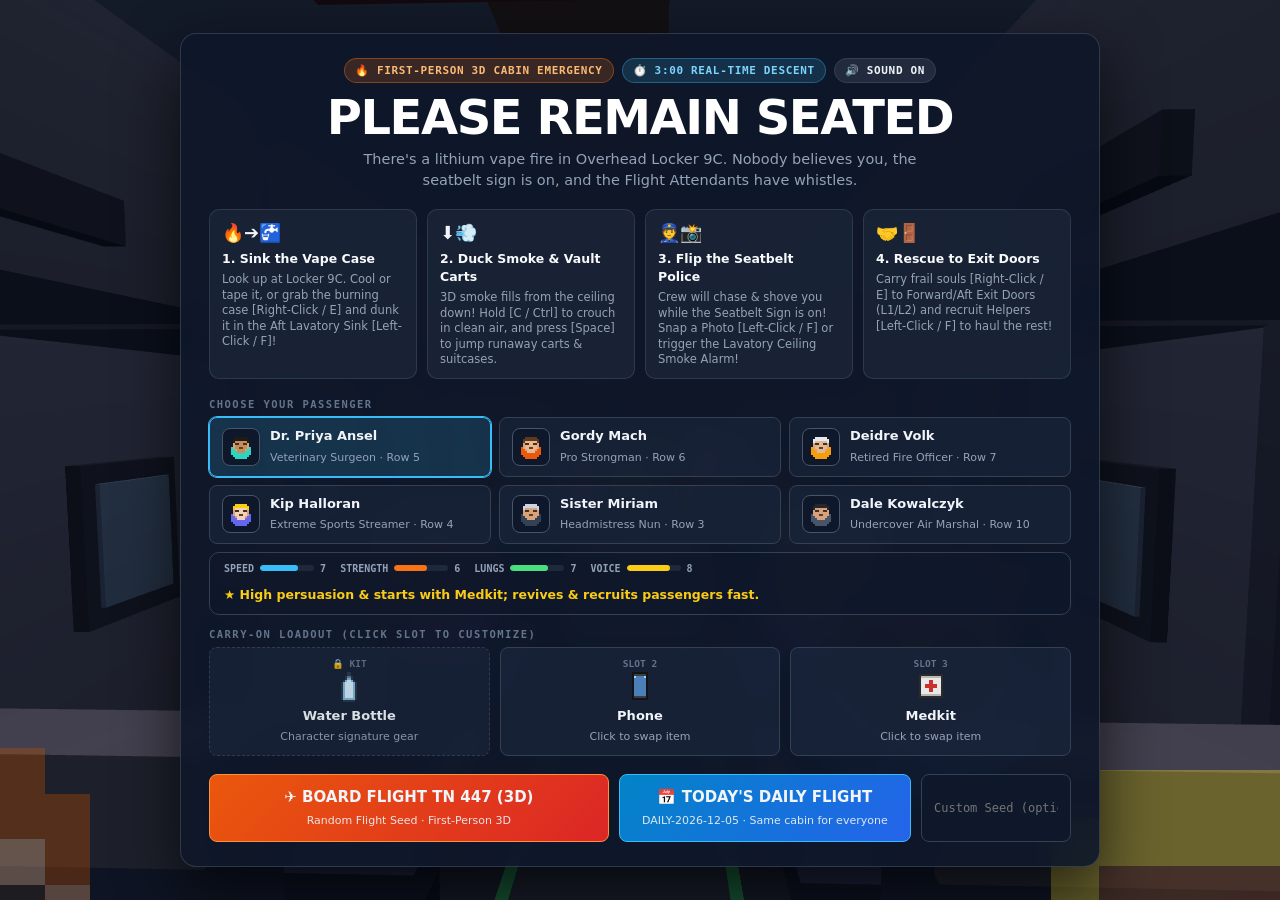
==== commit 46abbf9b: "First-Person 3D real-time slapstick rebuild with 2D pixel-art billboard sprites" ====
--- a/index.html
+++ b/index.html
@@ -4,9 +4,7 @@
 <meta charset="utf-8">
 <meta name="viewport" content="width=device-width, initial-scale=1">
 <title>Please Remain Seated</title>
-<meta name="description" content="There is a fire in the overhead locker above 14C and you are
-the only person on this aeroplane who has noticed. The plane lands in fifteen minutes and the
-clock only moves when you do.">
+<meta name="description" content="First-Person 3D cabin fire slapstick & tactical survival. There is a lithium vape fire in Locker 9C, the seatbelt sign is on, and the Flight Attendants have whistles.">
 <link rel="stylesheet" href="game/style.css">
 </head>
 <body>
@@ -15,80 +13,18 @@
 
 <noscript>
   <p style="color:#ddd;font:14px system-ui;padding:24px">
-    This is a game made of JavaScript. Without it, the aeroplane is just a folder.
+    This game requires JavaScript to run.
   </p>
 </noscript>
 
-<!--
-  Classic scripts, in order, on purpose. The game has to run from a double-clicked index.html and
-  a file:// page may not load an ES module or fetch a sibling JSON, so every file assigns to one
-  global and the order below is the dependency graph. The art file is generated:
-      python pixel-workshop/make_cabin_textures.py
--->
-
 <script src="game/art/cabin-sprites.js"></script>
-
 <script src="game/engine/core.js"></script>
-<script src="game/i18n/i18n.js"></script>
 <script src="game/engine/atlas.js"></script>
 <script src="game/engine/audio.js"></script>
-
-<script src="game/data/aircraft.js"></script>
-<script src="game/data/scenarios.js"></script>
-<script src="game/sim/cabin.js"></script>
-<script src="game/sim/fire.js"></script>
-<script src="game/sim/pax.js"></script>
-<script src="game/sim/crew.js"></script>
-<script src="game/sim/state.js"></script>
-<script src="game/sim/undo.js"></script>
-<script src="game/sim/actions.js"></script>
-<script src="game/sim/scoring.js"></script>
-<script src="game/sim/logbook.js"></script>
-<script src="game/sim/recorder.js"></script>
-<script src="game/sim/daily.js"></script>
-<script src="game/sim/share.js"></script>
-<script src="game/sim/bots.js"></script>
-
-<script src="game/data/passengers.js"></script>
-<script src="game/data/characters.js"></script>
-<script src="game/data/items.js"></script>
-<script src="game/data/outfits.js"></script>
-<script src="game/data/events.js"></script>
-<script src="game/data/medals.js"></script>
-<script src="game/data/endings.js"></script>
-
-<script src="game/data/actions-move.js"></script>
-<script src="game/data/actions-fire.js"></script>
-<script src="game/data/actions-douse.js"></script>
-<script src="game/data/actions-people.js"></script>
-<script src="game/data/actions-crew.js"></script>
-<script src="game/data/actions-cabin.js"></script>
-<script src="game/data/actions-self.js"></script>
-<script src="game/data/actions-items.js"></script>
-<script src="game/data/actions-extra.js"></script>
-<script src="game/data/actions-loot.js"></script>
-
-<script src="game/engine/render.js"></script>
-<script src="game/ui/hotspots.js"></script>
-<script src="game/ui/play.js"></script>
-<script src="game/ui/backdrop.js"></script>
-<script src="game/ui/screens.js"></script>
-<script src="game/ui/settings.js"></script>
-<!-- The catalogues. Every one of them is optional: a language missing a line falls back to
-     the English the game was written in, so a half-written catalogue still ships. -->
-<script src="game/i18n/de/ui.js"></script>
-<script src="game/i18n/de/screens.js"></script>
-<script src="game/i18n/de/world.js"></script>
-<script src="game/i18n/de/things.js"></script>
-<script src="game/i18n/de/data.js"></script>
-<script src="game/i18n/de/endings.js"></script>
-<script src="game/i18n/de/voices.js"></script>
-<script src="game/i18n/de/actions.js"></script>
-<script src="game/i18n/de/people.js"></script>
-<script src="game/i18n/de/prose.js"></script>
-<script src="game/i18n/de/share.js"></script>
-
-<script src="game/main.js"></script>
+<script src="game/data/catalog.js"></script>
+<script src="game/sim/world.js"></script>
+<script src="game/engine/render3d.js"></script>
+<script src="game/ui/app.js"></script>
 
 </body>
 </html>
--- a/game/style.css
+++ b/game/style.css
@@ -1,1191 +1,761 @@
-/* Please Remain Seated.
-   The palette is the cabin's: airline blue-grey, the seat fabric, the emergency yellow on the
-   door handles, and the one orange that only ever means fire. Nothing here is decorative; the
-   colours are load-bearing, because the player is reading a card of things under time pressure
-   and has to be able to tell good from bad at a glance. */
+/* Please Remain Seated — Real-Time 2.5D Cabin Cutaway & Tactical Slapstick Styles */
 
 :root {
-  --bg:        #16191f;
-  --panel:     #1e222a;
-  --panel-2:   #252a33;
-  --line:      #333a46;
-  --ink:       #dfe4ec;
-  --ink-dim:   #9aa3b2;
-  --ink-faint: #6c7583;
-  --blue:      #4a7fb8;
-  --seat:      #3f5177;
-  --good:      #5fd67a;
-  --great:     #8ae8a0;
-  --warn:      #e8c53a;
-  --fire:      #ff7a10;
-  --bad:       #d4483a;
-  --gold:      #ffd54a;
-  /* The boarding pass is printed on something, and it is the only pale surface in the game. */
-  --paper:      #e9e2d4;
-  --paper-ink:  #1c1e24;
-  --paper-body: #3d4149;
-  --paper-dim:  #7b7466;
-  --paper-line: #b9b0a0;
-  --mono: ui-monospace, "SF Mono", "Cascadia Mono", Menlo, Consolas, monospace;
-  --sans: system-ui, -apple-system, "Segoe UI", Roboto, sans-serif;
+  --bg:         #090d16;
+  --panel:      #131b2b;
+  --panel-2:    #1b263b;
+  --panel-3:    #24324d;
+  --line:       #334155;
+  --ink:        #f1f5f9;
+  --ink-dim:    #94a3b8;
+  --ink-faint:  #64748b;
+  --accent:     #38bdf8;
+  --good:       #4ade80;
+  --warn:       #facc15;
+  --fire:       #f97316;
+  --bad:        #f43f5e;
+  --mono:       ui-monospace, "SF Mono", "Cascadia Mono", Menlo, Consolas, monospace;
+  --sans:       system-ui, -apple-system, "Segoe UI", Roboto, sans-serif;
 }
 
 * { box-sizing: border-box; }
 
 html, body {
-  margin: 0; padding: 0;
+  margin: 0;
+  padding: 0;
   background: var(--bg);
   color: var(--ink);
-  font: 14px/1.5 var(--sans);
+  font: 14px/1.45 var(--sans);
   -webkit-font-smoothing: antialiased;
-}
-
-img.spr { image-rendering: pixelated; display: block; }
-canvas { image-rendering: pixelated; }
+  user-select: none;
+}
 
 button {
-  font: inherit; color: inherit; cursor: pointer;
+  font: inherit;
+  color: inherit;
+  cursor: pointer;
   background: var(--panel-2);
   border: 1px solid var(--line);
-  border-radius: 3px;
+  border-radius: 8px;
   padding: 8px 14px;
-  transition: background .08s, border-color .08s;
-}
-button:hover { background: #2e3540; border-color: #4a5361; }
-button:active { transform: translateY(1px); }
-
-/* ------------------------------------------------------------------ title and prose screens */
-
-.screen { min-height: 100vh; }
-
-.title {
-  display: grid; place-items: center; padding: 40px 20px;
-  position: relative; overflow: hidden;
-}
-.title-inner { max-width: 760px; text-align: center; position: relative; z-index: 1; }
-
-/* ------------------------------------------------------------- the cabin behind the title */
-
-/* A real flight, drawn by the real renderer, with a bot flying it slowly. Everything here is in
-   service of the words staying readable over it: it is dimmed, it is vignetted towards the
-   middle where the title sits, and it fades into the background colour at the top and bottom so
-   that the aeroplane has no edges. Nothing in it is clickable - the whole layer is inert. */
-.backdrop { position: absolute; inset: 0; z-index: 0; overflow: hidden; pointer-events: none; }
-/* The renderer draws a strip above the aeroplane where the state of the cabin is written -
-   HELPING, PANIC, the meters - which is for a player and not for a menu, so it is clipped off
-   the top. 1.5 tiles of a 10.5-tile canvas is 14.29% of it, and the 57.14% below is the
-   aeroplane: centring that rather than the whole canvas is what the second translate is for. */
-.backdrop-cabin {
-  position: absolute; left: -21%; width: 142%; height: auto; top: 50%;
-  transform: translateY(-57.14%);
-  clip-path: inset(14.29% 0 0 0);
+  transition: transform 0.08s ease, background 0.12s ease, border-color 0.12s ease;
+}
+
+button:hover:not(:disabled) {
+  background: var(--panel-3);
+  border-color: #64748b;
+}
+
+button:active:not(:disabled) {
+  transform: translateY(1px);
+}
+
+.screen {
+  min-height: 100vh;
+  width: 100%;
+}
+
+/* ------------------------------------------------------------------ Title & Loadout Screen */
+
+.title-screen {
+  position: relative;
+  display: grid;
+  place-items: center;
+  padding: 24px 16px;
+  overflow-x: hidden;
+}
+
+.title-backdrop-canvas {
+  position: fixed;
+  inset: 0;
+  width: 100%;
+  height: 100%;
+  object-fit: cover;
+  opacity: 0.34;
+  filter: saturate(1.1) contrast(1.05);
+  pointer-events: none;
+  z-index: 0;
+}
+
+.title-panel {
+  position: relative;
+  z-index: 1;
+  width: 100%;
+  max-width: 920px;
+  background: rgba(15, 23, 42, 0.92);
+  backdrop-filter: blur(12px);
+  border: 1px solid rgba(148, 163, 184, 0.24);
+  border-radius: 16px;
+  padding: 24px 28px;
+  box-shadow: 0 24px 60px rgba(0, 0, 0, 0.65);
+}
+
+.title-header {
+  text-align: center;
+  margin-bottom: 18px;
+}
+
+.badge-row {
+  display: flex;
+  gap: 8px;
+  justify-content: center;
+  flex-wrap: wrap;
+  margin-bottom: 10px;
+}
+
+.pill {
+  font: 700 11px/1 var(--mono);
+  letter-spacing: 0.06em;
+  padding: 6px 10px;
+  border-radius: 999px;
+  border: 1px solid transparent;
+}
+
+.pill-fire { background: rgba(249, 115, 22, 0.18); color: #fdba74; border-color: rgba(249, 115, 22, 0.4); }
+.pill-time { background: rgba(56, 189, 248, 0.16); color: #7dd3fc; border-color: rgba(56, 189, 248, 0.35); }
+.pill-sound { background: rgba(148, 163, 184, 0.15); color: var(--ink); border-color: var(--line); }
+
+.title-header h1 {
+  font: 900 clamp(28px, 5vw, 48px)/1 var(--sans);
+  letter-spacing: -0.03em;
+  margin: 0 0 8px;
+  color: #fff;
+}
+
+.subtitle {
+  margin: 0 auto;
+  max-width: 64ch;
+  color: var(--ink-dim);
+  font-size: 14.5px;
+}
+
+.howto-grid {
+  display: grid;
+  grid-template-columns: repeat(4, 1fr);
+  gap: 10px;
+  margin: 16px 0 20px;
+}
+
+@media (max-width: 780px) {
+  .howto-grid { grid-template-columns: repeat(2, 1fr); }
+}
+
+.howto-card {
+  background: rgba(30, 41, 59, 0.72);
+  border: 1px solid rgba(148, 163, 184, 0.18);
+  border-radius: 10px;
+  padding: 10px 12px;
+  display: flex;
+  flex-direction: column;
+  gap: 4px;
+}
+
+.howto-icon { font-size: 18px; }
+.howto-card b { font-size: 12.5px; color: #f8fafc; }
+.howto-card small { font-size: 11.5px; color: var(--ink-dim); line-height: 1.35; }
+
+.section-label {
+  font: 700 10.5px/1 var(--mono);
+  letter-spacing: 0.14em;
+  color: var(--ink-faint);
+  margin: 14px 0 8px;
+}
+
+/* Character Picker */
+.char-grid {
+  display: grid;
+  grid-template-columns: repeat(3, 1fr);
+  gap: 8px;
+}
+
+@media (max-width: 680px) {
+  .char-grid { grid-template-columns: repeat(2, 1fr); }
+}
+
+.char-card {
+  display: flex;
+  align-items: center;
+  gap: 10px;
+  text-align: left;
+  padding: 9px 12px;
+  background: rgba(27, 38, 59, 0.7);
+}
+
+.char-card.active {
+  background: rgba(56, 189, 248, 0.16);
+  border-color: var(--accent);
+  box-shadow: 0 0 0 1px var(--accent);
+}
+
+.spr {
   image-rendering: pixelated;
-  opacity: .85;
-  /* The aeroplane has to stop somewhere and a straight line across the screen is not it, so it
-     is faded out at its own top and bottom rather than at the window's. The mask is on the
-     canvas because only the canvas knows where the aeroplane actually ends. */
-  -webkit-mask-image: linear-gradient(to bottom, transparent 14%, #000 34%,
-                                      #000 76%, transparent 99%);
-          mask-image: linear-gradient(to bottom, transparent 14%, #000 34%,
-                                      #000 76%, transparent 99%);
-}
-.backdrop::after {
-  content: ""; position: absolute; inset: 0;
-  background:
-    radial-gradient(ellipse 46% 40% at 50% 44%,
-                    rgba(22, 25, 31, .97) 20%, rgba(22, 25, 31, .78) 62%,
-                    rgba(22, 25, 31, .10) 100%),
-    linear-gradient(rgba(22, 25, 31, .55), rgba(22, 25, 31, 0) 24%,
-                    rgba(22, 25, 31, 0) 74%, rgba(22, 25, 31, .55));
-}
-.kicker {
-  font: 11px/1 var(--mono); letter-spacing: .22em; color: var(--ink-faint);
-  margin-bottom: 22px;
-}
-.title h1 {
-  font: 700 clamp(34px, 8vw, 76px)/0.95 var(--sans);
-  letter-spacing: -0.03em; margin: 0 0 18px;
-  text-transform: uppercase;
-}
-.title .tag { color: var(--ink-dim); font-size: 16px; max-width: 56ch; margin: 0 auto 30px; }
-.title-facts { display: flex; gap: 26px; justify-content: center; flex-wrap: wrap; margin-bottom: 30px; }
-.fact { text-align: center; }
-.fact b { display: block; font: 700 26px/1 var(--mono); color: var(--gold); }
-.fact-fire b { color: var(--fire); }
-.fact i { font-style: normal; font-size: 11px; color: var(--ink-faint); letter-spacing: .06em; }
-.title-buttons { display: flex; gap: 10px; justify-content: center; flex-wrap: wrap; margin: 24px 0; }
-.title-buttons.sticky {
-  position: sticky; bottom: 0; background: linear-gradient(transparent, var(--bg) 40%);
-  padding: 20px 0 10px; margin: 0;
-}
-button.big {
-  background: var(--seat); border-color: #5a6b95; font-weight: 600; padding: 11px 22px;
-}
-button.big:hover { background: #4b6191; }
-.footnote { color: var(--ink-faint); font-size: 12px; margin-top: 20px; }
-
-.prose { padding: 40px 20px; }
-.prose-inner { max-width: 720px; margin: 0 auto; }
-.prose h2 { font-size: 30px; margin: 0 0 24px; letter-spacing: -0.02em; }
-.prose p { color: var(--ink-dim); margin: 0 0 16px; }
-.prose p b { color: var(--ink); }
-
-/* ------------------------------------------------------------------------------ the game */
-
-.play { display: flex; flex-direction: column; height: 100vh; overflow: hidden; }
-
-.hud {
-  display: grid; grid-template-columns: 190px 1fr; gap: 16px;
-  padding: 10px 14px; background: var(--panel); border-bottom: 1px solid var(--line);
-}
-@media (max-width: 1100px) { .hud { grid-template-columns: 140px 1fr; } .hud-you { display: none; } }
-.clock-label { font: 9px var(--mono); letter-spacing: .18em; color: var(--ink-faint); }
-.clock { font: 700 40px/1 var(--mono); letter-spacing: -0.02em; }
-.clock.warn { color: var(--warn); }
-.clock.urgent { color: var(--fire); animation: pulse 1s infinite; }
-@keyframes pulse { 50% { opacity: .55; } }
-
-.meter-label { display: flex; justify-content: space-between; font: 9px var(--mono); color: var(--ink-faint); letter-spacing: .08em; }
-.meter-label b { color: var(--ink-dim); font-weight: 400; }
-.meter-track { height: 3px; background: #2c323c; border-radius: 2px; overflow: hidden; margin-top: 2px; }
-.meter-fill { height: 100%; background: var(--blue); transition: width .2s; }
-.m-good .meter-fill { background: var(--good); }
-.m-cred .meter-fill { background: var(--gold); }
-/* Same track, different bar: over the end of the scale it keeps its width and takes the light. */
-.meter.over .meter-fill { background: linear-gradient(90deg, var(--gold) 55%, var(--warn) 100%);
-                          box-shadow: 0 0 5px var(--warn); }
-.meter.over .meter-label b { color: var(--warn); }
-.m-lungs .meter-fill { background: #5ac8d0; }
-.m-burn .meter-fill { background: var(--bad); }
-.carrying .tag { font: 9px var(--mono); color: var(--ink-faint); letter-spacing: .1em; }
-
-.hud-you { border-left: 1px solid var(--line); padding-left: 14px; }
-.you-name { display: flex; gap: 8px; align-items: center; margin-bottom: 6px; }
-.you-name b { display: block; font-size: 13px; }
-.you-name i { font-style: normal; font-size: 10px; color: var(--ink-faint); }
-.carrying { font-size: 11px; margin-top: 4px; display: flex; gap: 6px; }
-.carrying b { color: var(--good); font-weight: 500; }
-.kit { display: flex; gap: 3px; flex-wrap: wrap; margin-top: 6px; }
-.kit-item { border: 1px solid var(--line); border-radius: 2px; background: #1a1d23; }
-
-/* Two areas, one column: the aeroplane, and the log under it. There is no list any more - the
-   aeroplane is the menu - so the picture gets the whole width, which makes every seat a bigger
-   thing to click. */
-.board {
-  display: grid; flex: 1; min-height: 0;
-  grid-template-columns: minmax(0, 1fr);
-  grid-template-rows: auto minmax(0, 1fr);
-  grid-template-areas: "view" "log";
-}
-.col-left  { grid-area: view; }
-.logwrap   { grid-area: log; min-height: 0; padding: 0 10px 10px; display: flex; }
-@media (max-width: 1000px) {
-  .play { height: auto; min-height: 100vh; overflow: auto; }
-  .logwrap { max-height: 40vh; }
-}
-
-.col-left { display: flex; flex-direction: column; min-height: 0; min-width: 0; padding: 10px; gap: 8px; }
-.canvas-wrap { background: #12151a; border: 1px solid var(--line); border-radius: 4px; padding: 6px; }
-/* `manipulation` drops the wait a browser spends finding out whether a tap was the first half
-   of a double tap to zoom. On a clock that only moves when you act, a third of a second of
-   nothing after every tap reads as the game not having heard you. */
-/* `margin: auto` is for the short aeroplanes. render.js caps the canvas at its own pixel width
-   so a fifteen-tile cabin is not blown up to fill a page built for thirty; this is what puts
-   the space that leaves over on both sides of it rather than all of it on the right. */
-.cabin { display: block; width: 100%; height: auto; margin-inline: auto;
-         touch-action: manipulation; }
-
-/* ---------------------------------------------------------------- the aeroplane turned ---
-
-   Below the width at which a tile is worth tapping, the aeroplane is flown down the page
-   instead of across it, which play.js decides and marks here with `.turned`. Nine tiles across
-   a phone is a tile about forty pixels square - a thumb - and the cost of that is that thirty
-   rows do not fit on the screen at once. So the picture keeps its width and the window scrolls,
-   and the window follows you.
-
-   The readout comes off the picture and sits above the window, because a readout that scrolls
-   away with the cabin is one nobody reads. */
-
-.readout { display: block; width: 100%; height: auto; border: 1px solid var(--line);
-           border-bottom: 0; border-radius: 4px 4px 0 0; background: #12151b; }
-/* Both of these set `display`, which is what the browser uses to honour `hidden`, so they have
-   to say it themselves or an aeroplane that is the right way round grows a readout it has
-   already drawn on itself. */
-.readout[hidden], .toward[hidden] { display: none; }
-.turned .readout + .canvas-wrap { border-radius: 0 0 4px 4px; }
-
-/* Nine tiles across a tablet held upright is a seat the size of a coaster and an aeroplane
-   two and a half thousand pixels long, so the picture stops growing at a tile you can hit
-   comfortably and sits in the middle of whatever is left. */
-.turned .readout, .turned .viewport { max-width: 460px; margin-inline: auto; width: 100%; }
-
-.turned .canvas-wrap {
-  overflow-y: auto; overscroll-behavior-y: contain; padding: 0;
-  /* What is left of the screen once the bar, the readout, the log and the card have had
-     theirs. Eleven rows of aeroplane, give or take, which is a third of the cabin. */
-  max-height: min(52vh, 560px);
-}
-.turned .col-left { padding: 8px; gap: 0; }
-.turned .logwrap { padding: 0 8px 8px; }
-
-/* A scrollbar over a nine-tile-wide aeroplane is a seat's worth of it. */
-.turned .canvas-wrap { scrollbar-width: none; }
-.turned .canvas-wrap::-webkit-scrollbar { display: none; }
-
-/* The bar at the top of a turned flight has about eighty pixels to say everything in, so it
-   says the same things in one line each: the clock, what you are made of, and what is in your
-   hands. What goes is the prose - the job title is on the boarding pass, the word BAG is above
-   three pictures of a bag's worth of things, and neither is worth a row of a phone. */
-/* The clock column is given a width rather than allowed to ask for one: what is in it is the
-   undo button, whose label is a whole sentence about what you last did, and a column that grows
-   to fit that sentence is a column that pushes your bag off the side of the phone. It has an
-   ellipsis for exactly this. */
-.turned .hud { grid-template-columns: minmax(0, 148px) minmax(0, 1fr); gap: 10px; padding: 7px 10px; }
-.turned .clock { font-size: 30px; }
-.turned .clock-plan { height: 11px; }
-.turned .hud-you {
-  display: flex; flex-wrap: wrap; align-items: center; gap: 2px 8px;
-  grid-column: auto; border-left: 1px solid var(--line); border-top: 0; padding: 0 0 0 10px;
-}
-.turned .hud-you .you-name { margin: 0 0 1px; gap: 5px; }
-.turned .hud-you .you-name b { font-size: 11px; }
-/* The job title is on the boarding pass, and the word BAG is above three pictures of a bag. */
-.turned .hud-you .you-name i, .turned .bag-head { display: none; }
-/* One meter a line. Two across fits until a word like CREDIBILITY has a number after it, and
-   then it does not, and the layout it breaks is the one holding your bag. */
-.turned .hud-you .meter, .turned .hud-you .bagbar { flex: 1 0 100%; }
-/* A meter is a word, a number and the bar between them, and stretching that across a tablet
-   puts the two words a hand apart with nothing in between. Three things in a bag are three
-   things, not a third of the screen each. */
-.turned .hud-you .meter, .turned .bag-items { max-width: 420px; }
-.turned .bag-items { flex-wrap: nowrap; margin-top: 3px; }
-.turned .bag-item { width: auto; flex: 1 1 0; min-width: 0; padding: 3px 2px; }
-.turned .bag-item b { font-size: 9px; }
-
-/* The window the aeroplane is seen through, and the arrow on its edge. Across the page the
-   viewport is just the wrap's parent and does nothing at all. */
-.viewport { position: relative; min-height: 0; }
-.toward {
-  position: absolute; right: 8px; bottom: 8px; z-index: 6;
-  font: 700 13px/1 var(--mono); letter-spacing: .06em; padding: 6px 9px;
-  color: #2a1512; background: #d4483a; border: 0; border-radius: 3px;
-  box-shadow: 0 3px 12px rgba(0,0,0,.55);
-}
-.toward.up { bottom: auto; top: 8px; }
-/* The two colours the caret over the case is drawn in, and for the same reason: the arrow has
-   to be the same thing as the mark it is pointing at, or it is a second thing to learn. */
-.toward.blue { color: #06182b; background: #3fa8ff; }
-
-/* A card on a phone is as wide as the phone, and does not get to eat the whole of it. */
-.turned .card { width: min(330px, calc(100vw - 16px)); max-height: min(420px, 52vh); }
-
-.here { font-size: 12px; display: flex; justify-content: space-between; gap: 12px; flex-wrap: wrap; }
-.here-place { color: var(--ink-dim); }
-.here-hint { color: var(--ink-faint); }
-.chip { display: inline-flex; align-items: center; gap: 4px; background: var(--panel); border: 1px solid var(--line); border-radius: 3px; padding: 2px 5px; font-size: 11px; }
-.chip i { font-style: normal; color: var(--ink-faint); font-size: 10px; }
-
-.log { flex: 1; min-height: 110px; overflow-y: auto; background: #12151a; border: 1px solid var(--line); border-radius: 4px; padding: 8px 10px; font-size: 12.5px; }
-.log-line { display: grid; grid-template-columns: 44px 1fr; gap: 8px; padding: 3px 0; border-bottom: 1px solid #1c2027; }
-.log-t { font: 10px var(--mono); color: var(--ink-faint); padding-top: 2px; }
-.log-x { color: var(--ink-dim); white-space: pre-wrap; }
-.log-good .log-x { color: var(--good); }
-.log-great .log-x { color: var(--great); font-weight: 500; }
-.log-bad .log-x { color: #e5897c; }
-.log-crew .log-x { color: var(--warn); }
-.log-pa .log-x { color: #7fb8e8; font-style: italic; }
-.log-medal .log-x { color: var(--gold); }
-.log-open .log-x { color: var(--ink); }
-.log-rule .log-x { color: var(--ink-faint); font-style: italic; }
-
-.act {
-  display: grid; grid-template-columns: 16px 1fr auto; gap: 8px; align-items: baseline;
-  width: 100%; text-align: left; padding: 6px 8px; margin-bottom: 2px;
-  background: transparent; border: 1px solid transparent; border-left: 2px solid var(--line);
-  border-radius: 0 3px 3px 0;
-}
-.act:hover { background: var(--panel-2); border-color: var(--line); border-left-color: var(--blue); }
-.act-key { font: 9px var(--mono); color: var(--ink-faint); }
-.act-body b { font-weight: 500; font-size: 13px; }
-.act-body i { display: block; font-style: normal; font-size: 11px; color: var(--ink-faint); margin-top: 1px; }
-.act-cost { font: 11px var(--mono); color: var(--ink-dim); white-space: nowrap; }
-.act-good { border-left-color: #2f6b3f; }
-.act-good:hover { border-left-color: var(--good); }
-.act-bad { border-left-color: #7a3129; }
-.act-bad:hover { border-left-color: var(--bad); }
-.act.over { opacity: .45; }
-.act.over .act-cost { color: var(--bad); }
-.empty { color: var(--ink-faint); font-size: 12px; padding: 20px 8px; }
-
-/* -------------------------------------------------------------------------- the report */
-
-.report { padding: 40px 20px 60px; }
-.report-inner { max-width: 860px; margin: 0 auto; }
-.rep-kicker { font: 10px var(--mono); letter-spacing: .18em; color: var(--ink-faint); }
-.rep-head h1 { font-size: clamp(26px, 5vw, 44px); margin: 10px 0 26px; letter-spacing: -0.02em; }
-.rep-ending p { font-size: 15px; color: var(--ink-dim); margin: 0 0 14px; white-space: pre-wrap; }
-.report h3 { font: 10px var(--mono); letter-spacing: .18em; color: var(--ink-faint); margin: 36px 0 12px; text-transform: uppercase; }
-
-.tally { display: flex; gap: 10px; flex-wrap: wrap; }
-.tbox { background: var(--panel); border: 1px solid var(--line); border-radius: 4px; padding: 12px 18px; min-width: 108px; }
-.tbox b { display: block; font: 700 28px/1 var(--mono); }
-.tbox i { font-style: normal; font-size: 11px; color: var(--ink-faint); }
-.t-unhurt b { color: var(--good); } .t-treated b { color: var(--warn); }
-.t-serious b { color: #e08a2a; } .t-lost b { color: var(--bad); }
-
-.grade-A { border-color: var(--great); } .grade-B { border-color: var(--good); }
-.grade-C { border-color: var(--warn); } .grade-D { border-color: #e08a2a; }
-.grade-E, .grade-F { border-color: var(--bad); }
-
-.rep-map { background: #12151a; border: 1px solid var(--line); border-radius: 4px; padding: 10px; overflow-x: auto; }
-/* `margin-inline: auto` for the short aeroplanes: screens.js caps the canvas so a tile is the
-   same size on both, and this puts what that leaves over on both sides. `min-width` still wins
-   over the cap on a narrow page, which is what keeps the photograph readable on a telephone. */
-.rep-canvas { display: block; width: 100%; max-width: 100%; min-width: 480px;
-              margin-inline: auto; }
-.legend { display: flex; gap: 14px; flex-wrap: wrap; margin-top: 8px; }
-.leg { display: inline-flex; gap: 5px; align-items: center; font-size: 11px; color: var(--ink-faint); }
-.leg i { width: 9px; height: 9px; border-radius: 2px; display: block; }
-
-/* The manifest, which is a photograph. Sixty-one souls packed the way a crew photograph packs
-   them - shoulder behind shoulder, the next rank's heads in the gaps of the one behind - and in
-   the order the report cares about, so it reads green to grey from the top left. Nothing under
-   them says which is which: the face does that, and so does the tooltip. */
-.photo-wrap { position: relative; border: 1px solid var(--line); border-radius: 4px;
-  background: #12151a; padding: 14px 10px 8px; }
-.photo { display: grid; grid-template-columns: repeat(auto-fill, 30px); grid-auto-rows: 36px;
-  justify-content: center; }
-.soul { width: 30px; height: 48px; padding: 0; margin: 0; border: 0; background: none;
-  position: relative; cursor: pointer; display: block; }
-.soul .spr { width: 48px; height: 48px; display: block; margin-left: -9px;
-  image-rendering: pixelated; }
-/* Every other soul stands a little lower, which is what a row of people does. */
-.soul:nth-child(2n) { padding-top: 3px; }
-/* The one being pointed at steps out of the rank and in front of the people beside them. */
-.soul:hover, .soul:focus-visible { z-index: 3; }
-.soul:hover .spr, .soul:focus-visible .spr { transform: translateY(-4px); }
-.soul:focus-visible { outline: none; }
-.soul.you::before { content: ""; position: absolute; left: 2px; right: 2px; top: 8px; bottom: 4px;
-  border: 1px solid #ffd54a; border-radius: 3px; pointer-events: none; }
-
-.soul-tip { position: absolute; z-index: 9; left: 0; top: 0; width: 320px; max-width: calc(100% - 8px);
-  display: none; gap: 12px; padding: 10px 12px; background: var(--panel);
-  border: 1px solid #4a5361; border-radius: 5px; box-shadow: 0 14px 40px rgba(0,0,0,.75);
-  pointer-events: none; }
-.soul-tip.on { display: flex; }
-.soul-face { width: 48px; height: 48px; flex: none; image-rendering: pixelated; }
-.soul-text { min-width: 0; flex: 1; }
-.soul-text b { display: block; font-size: 14px; line-height: 1.2; }
-.soul-text i { display: flex; flex-wrap: wrap; gap: 2px 10px; font: 10px var(--mono);
-  font-style: normal; color: var(--ink-faint); margin: 3px 0 5px; }
-.soul-where { display: block; font-size: 12px; color: var(--ink-dim); }
-.soul-text u { display: block; text-decoration: none; font-size: 10.5px; color: var(--ink-faint);
-  margin-top: 2px; }
-.harm { margin-top: 7px; }
-.harm-row { display: grid; grid-template-columns: 1fr 26px; grid-template-areas: "label value" "track track";
-  gap: 2px 6px; align-items: center; margin-bottom: 4px; font-size: 10.5px; }
-.harm-label { grid-area: label; color: var(--ink-faint); }
-.harm-row .spend-track { grid-area: track; height: 5px; }
-.harm-row b { grid-area: value; font: 10px var(--mono); color: var(--ink-faint); text-align: right; }
-.harm-none { margin-top: 7px; font-size: 11px; color: var(--ink-faint); }
-
-/* A telephone holds ten across instead of twenty-six, and the block reflows in reading order, so
-   the ones who walked off are still the top row and the ones who did not are still the last. The
-   faces come down to thirty-two pixels, which is two whole screen pixels a sprite pixel. */
-@media (max-width: 600px) {
-  .photo { grid-template-columns: repeat(auto-fill, 21px); grid-auto-rows: 25px; }
-  .soul { width: 21px; height: 32px; }
-  .soul .spr { width: 32px; height: 32px; margin-left: -6px; }
-  .soul:nth-child(2n) { padding-top: 2px; }
-  .soul.you::before { top: 5px; bottom: 2px; }
-  .soul-tip { width: 280px; }
-}
-
-.timeline { max-height: 340px; overflow-y: auto; border: 1px solid var(--line); border-radius: 4px; }
-.tl { display: grid; grid-template-columns: 52px 1fr 52px; gap: 8px; padding: 3px 10px; font-size: 12px; border-bottom: 1px solid #22262e; }
-.tl-t, .tl-c { font: 10px var(--mono); color: var(--ink-faint); }
-.tl-c { text-align: right; }
-.tl-x { color: var(--ink-dim); }
-
-.spend-row { display: grid; grid-template-columns: 150px 1fr 56px; gap: 10px; align-items: center; margin-bottom: 5px; font-size: 12px; }
-.spend-label { color: var(--ink-dim); }
-.spend-track { height: 8px; background: var(--panel-2); border-radius: 4px; overflow: hidden; }
-.spend-fill { height: 100%; }
-.spend-row b { font: 11px var(--mono); color: var(--ink-faint); text-align: right; }
-
-.medals { display: grid; grid-template-columns: repeat(auto-fill, minmax(260px, 1fr)); gap: 8px; }
-.medal { background: var(--panel); border: 1px solid var(--line); border-left: 2px solid var(--gold); border-radius: 0 3px 3px 0; padding: 8px 10px; }
-.medal b { display: block; font-size: 12px; color: var(--gold); }
-.medal i { font-style: normal; font-size: 11px; color: var(--ink-faint); }
-
-::-webkit-scrollbar { width: 10px; height: 10px; }
-::-webkit-scrollbar-track { background: #12151a; }
-::-webkit-scrollbar-thumb { background: #333a46; border-radius: 5px; }
-::-webkit-scrollbar-thumb:hover { background: #454e5d; }
-
-/* Changing your mind. The button sits under the clock, because the clock is where the seconds
-   come back to, and it always says what it would undo and what it gives back, or why it will
-   not, because a rule the player cannot see is a rule they will resent. */
-.undo-bar { margin-top: 2px; }
-.undo {
-  display: flex; align-items: baseline; gap: 6px; width: 100%;
-  text-align: left; padding: 3px 7px; font-size: 11px;
-  background: #1d2229; border: 1px solid var(--line); border-radius: 3px;
-}
-.undo:hover { background: #262d36; border-color: var(--gold); }
-.undo-mark { font-size: 13px; color: var(--gold); }
-.undo b { font-weight: 500; flex: 1; overflow: hidden; text-overflow: ellipsis; white-space: nowrap; }
-.undo-back { font: 10px var(--mono); color: var(--good); white-space: nowrap; }
-.undo.off { background: transparent; border-color: transparent; cursor: default; padding-left: 0; }
-.undo.off .undo-mark { color: var(--ink-faint); }
-.undo.off i { font-style: normal; color: var(--ink-faint); font-size: 10px; overflow: hidden; text-overflow: ellipsis; white-space: nowrap; }
-
-/* ------------------------------------------------------- saying what just happened, and what
-   would happen next.
-
-   The cabin does most of this on its canvas - the price floating off the tile, the brackets round
-   whoever a row would touch. What is left here is the half that lives in the DOM: the clock
-   admitting what it just paid, a meter going briefly bright when its number moves, a log line
-   arriving rather than appearing, and the panel that tells you who that is. */
-
-.clock-plan { height: 15px; }
-.spent {
-  display: inline-block; font: 700 13px var(--mono); color: var(--fire);
-  animation: spent .95s ease-out forwards;
-}
-@keyframes spent {
-  0%   { opacity: 0; transform: translateY(-6px); }
-  18%  { opacity: 1; transform: translateY(0); }
-  100% { opacity: 0; transform: translateY(7px); }
-}
-
-.meter.up   .meter-fill { animation: meterlit .7s ease-out; }
-.meter.down .meter-fill { animation: meterlit .7s ease-out; }
-.meter.up   .meter-label b { animation: labellit .7s ease-out; }
-.meter.down .meter-label b { animation: labellit .7s ease-out; }
-@keyframes meterlit { 0% { filter: brightness(2.6); } 100% { filter: none; } }
-@keyframes labellit { 0% { color: #fff; } 100% { color: var(--ink-dim); } }
-
-.log-line.fresh { animation: freshline .5s ease-out; }
-@keyframes freshline {
-  0%   { opacity: 0; transform: translateX(-6px); background: #232a35; }
-  100% { opacity: 1; transform: none; background: transparent; }
-}
-
-.chip.lit { border-color: var(--gold); background: #2b2f38; }
-.chip { cursor: default; }
-.chip img { image-rendering: pixelated; }
-
-/* Who that is. Sixty people at thirty-six pixels each is a crowd. */
-.canvas-wrap { position: relative; }
-.tip {
-  position: absolute; left: 0; top: 0; z-index: 5; pointer-events: none;
-  min-width: 190px; max-width: 320px; opacity: 0; transition: opacity .08s;
-  background: rgba(22,25,31,0.97); border: 1px solid var(--line); border-radius: 4px;
-  padding: 7px 9px; font-size: 12px; box-shadow: 0 6px 22px rgba(0,0,0,.5);
-}
-.tip.on { opacity: 1; }
-.tip-place { color: var(--ink); font-weight: 500; }
-.tip-air { color: var(--fire); font-size: 11px; margin-top: 2px; }
-.tip-who { display: grid; grid-template-columns: 32px 1fr; gap: 7px; margin-top: 6px;
-           padding-top: 6px; border-top: 1px solid #262b34; }
-.tip-who b { display: block; font-size: 12.5px; }
-.tip-who i { display: block; font-style: normal; font-size: 11px; color: var(--ink-dim); }
-.tip-who u { display: block; text-decoration: none; font-size: 10px; color: var(--blue);
-             letter-spacing: .04em; margin-top: 2px; }
-.tip-who em { display: block; font-style: normal; font-size: 10px; color: var(--good); }
-/* Every action makes a noise, so there is a way to stop it, and it remembers. */
-.sound {
-  margin-top: 4px; padding: 2px 6px; background: transparent; border-color: var(--line);
-  font: 9px var(--mono); letter-spacing: .1em; color: var(--ink-faint);
-}
-.sound:hover { color: var(--ink-dim); }
-.sound.off { color: #7a4a44; border-color: #4a3230; }
-
-/* ------------------------------------------------------------- the aeroplane is the menu ---
-
-   The list of forty things used to be the interface. Now the picture is, and there are three
-   things on it you can click: a person, the fire, and yourself. A card hangs off whichever one
-   you clicked with the handful of things you could do about it. Everything else is floor. */
-
-.play { position: relative; }
-.hud { grid-template-columns: 230px 1fr; }
-.hud-buttons { display: flex; gap: 4px; margin-top: 4px; }
-/* You on the left, the bag on the right, so the bar stays a bar. */
-.hud-you { display: grid; grid-template-columns: 180px auto; gap: 4px 14px; align-content: start; }
-.hud-you .meter, .hud-you .carrying, .hud-you .you-name { grid-column: 1; }
-.hud-you .bagbar { grid-column: 2; grid-row: 1 / span 5; }
-@media (max-width: 1100px) {
-  .hud { grid-template-columns: 140px 1fr; }
-  .hud-you { grid-column: 1 / -1; border-left: none; border-top: 1px solid var(--line);
-             padding: 8px 0 0; }
-}
-
-/* You are also a button. */
-button.you-name { background: transparent; border-color: transparent; padding: 2px 6px 2px 2px;
-                  margin: -2px 0 4px -2px; text-align: left; }
-button.you-name:hover { background: #262d38; border-color: var(--line); }
-button.you-name b, button.you-name i { display: block; }
-button.carrying { background: transparent; border-color: transparent; padding: 1px 6px 1px 2px;
-                  margin-left: -2px; text-align: left; align-items: baseline; }
-button.carrying:hover { background: #262d38; border-color: var(--line); }
-
-/* The bag, where it always was, and now something happens when it is clicked. */
-.bagbar { margin-top: 0; }
-.bag-head { display: flex; justify-content: space-between; align-items: baseline; margin-bottom: 5px; }
-.bag-head b { font: 10px var(--mono); letter-spacing: .14em; color: var(--ink-dim); }
-.bag-head i { font-style: normal; font: 9px var(--mono); color: var(--ink-faint); }
-.bag-items { display: flex; gap: 5px; flex-wrap: wrap; }
-.bag-item {
-  display: grid; justify-items: center; gap: 1px; width: 70px; padding: 5px 3px 4px;
-  background: #1a1d23; border: 1px solid var(--line); border-radius: 4px;
-}
-.bag-item:hover { border-color: var(--gold); background: #232833; }
-.bag-item.on { border-color: var(--gold); background: #2b2f38; box-shadow: 0 0 0 1px var(--gold) inset; }
-.bag-item b { font-size: 10px; font-weight: 500; line-height: 1.15; text-align: center; }
-.bag-item i { font: 9px var(--mono); font-style: normal; color: var(--ink-faint); min-height: 11px; }
-.bag-item.empty img { opacity: .4; }
-.bag-item.empty i { color: #b06a5a; }
-.bag-item.wet i { color: #5ac8d0; }
-.bag-item.worn i { color: var(--good); }
-.bag-empty { font-size: 11px; color: var(--ink-faint); max-width: 34ch; }
-
-/* The tabs on a card, for a tile with several things on it. */
-button.chip { padding: 2px 5px; font-size: 11px; line-height: normal; }
-.chip.opens { cursor: pointer; }
-.chip.opens:hover { border-color: var(--gold); background: #2b2f38; }
-
-/* Rows have an icon column: the thing from your bag, or the face it is about. */
-.act { grid-template-columns: 12px 16px 1fr auto; gap: 7px; }
-.act-icon { width: 16px; height: 16px; display: block; align-self: center; image-rendering: pixelated; }
-.act-icon-walk { font: 700 13px var(--mono); color: var(--gold); text-align: center; line-height: 16px; }
-.act.then { opacity: .68; }
-.act.then:hover, .act.then:focus { opacity: 1; }
-.act.then .act-cost::before { content: "then "; font-size: 9px; color: var(--ink-faint); }
-.act-walk { border-left-color: var(--gold); }
-.act-walk:hover { border-left-color: var(--gold); background: #2a2a22; }
-
-/* The card. */
-.card {
-  position: absolute; z-index: 20; width: 330px; max-height: min(560px, 74vh);
-  display: none; flex-direction: column;
-  background: rgba(24,27,34,0.985); border: 1px solid #4a5361; border-radius: 5px;
-  box-shadow: 0 10px 34px rgba(0,0,0,.6);
-}
-.card.on { display: flex; }
-.card-head {
-  display: grid; grid-template-columns: auto 1fr auto; gap: 9px; align-items: start;
-  padding: 9px 8px 9px 10px; border-bottom: 1px solid var(--line);
-  background: #20242c; border-radius: 5px 5px 0 0;
-}
-.card-icon { display: block; image-rendering: pixelated; min-width: 32px; }
-.card-head b { display: block; font-size: 13.5px; }
-.card-head i { display: block; font-style: normal; font-size: 11px; color: var(--ink-dim); }
-.card-head u { display: block; text-decoration: none; font-size: 10.5px; color: var(--blue); margin-top: 2px; }
-.card-head em { display: block; font-style: normal; font-size: 10px; color: var(--good); margin-top: 2px; }
-.card-close { padding: 0 6px; font-size: 16px; line-height: 1; background: transparent; border-color: transparent; color: var(--ink-faint); }
-.card-close:hover { color: var(--ink); background: transparent; }
-.card-tabs { display: flex; gap: 4px; padding: 6px 8px 0; flex-wrap: wrap; }
-.card-body { overflow-y: auto; padding: 4px 6px 8px; }
-.card-sec { padding: 8px 6px 2px; }
-.card-sec b { font: 9px var(--mono); letter-spacing: .14em; color: var(--ink-faint); text-transform: uppercase; }
-.card-empty { font-size: 12px; color: var(--ink-faint); padding: 8px 8px; }
-.card-more { width: 100%; text-align: left; background: transparent; border-color: transparent; padding: 5px 8px; font-size: 11px; color: var(--ink-faint); }
-.card-more:hover { color: var(--ink-dim); border-color: var(--line); }
-
-/* What a click would do, at the bottom of the tooltip. */
-.tip-hint { margin-top: 6px; padding-top: 5px; border-top: 1px solid #262b34; font-size: 10.5px; color: var(--gold); }
-
-/* Four sentences, once. */
-.help-veil { position: absolute; inset: 0; z-index: 40; background: rgba(10,12,16,.74); display: grid; place-items: center; padding: 20px; }
-.help { max-width: 560px; background: var(--panel); border: 1px solid #4a5361; border-radius: 6px; padding: 20px 22px 16px; box-shadow: 0 20px 60px rgba(0,0,0,.7); }
-.help h3 { margin: 0 0 14px; font-size: 22px; letter-spacing: -0.02em; }
-.help-line { display: grid; grid-template-columns: 40px 1fr; gap: 12px; align-items: start; margin-bottom: 12px; }
-.help-icon { display: grid; place-items: center; height: 34px; }
-.help-icon img { image-rendering: pixelated; }
-.help-clock { font: 700 15px var(--mono); color: var(--fire); }
-.help-line b { font-size: 13.5px; display: block; }
-.help-line span { font-size: 12.5px; color: var(--ink-dim); }
-.help .title-buttons { margin: 14px 0 0; justify-content: flex-start; }
-
-/* ---------------------------------------------------------------------------- the pass */
-
-/* The boarding pass on the title: who the button puts on the aeroplane.
-
-   It is printed rather than panelled - warm paper, dark ink, a tear-off stub with the button in
-   it - because it is the one object on this screen a passenger would actually be holding, and
-   because against a dimmed cabin the only pale thing on the page is the thing to press. The
-   notches are two circles the colour of nothing, punched over the perforation from both edges. */
-.pass {
-  --stub-w: 168px;
-  display: inline-grid; grid-template-columns: minmax(0, 1fr) var(--stub-w);
-  text-align: left; margin: 0 0 2px; width: min(720px, 100%);
-  background: var(--paper); color: var(--paper-ink);
-  border-radius: 5px; position: relative; isolation: isolate;
-  box-shadow: 0 18px 40px rgba(0, 0, 0, .55), 0 2px 0 rgba(255, 255, 255, .12) inset;
-}
-.pass-main { padding: 16px 18px 12px; min-width: 0; }
-.pass-stub {
-  display: grid; gap: 8px; align-content: start; justify-items: start;
-  padding: 16px 18px 12px; border-left: 2px dashed var(--paper-line);
-}
-/* Punched out of both edges, exactly on the perforation. */
-.pass::before, .pass::after {
-  content: ""; position: absolute; right: var(--stub-w); width: 14px; height: 14px;
-  background: var(--bg); border-radius: 50%; margin-right: -7px; z-index: 1;
-}
-.pass::before { top: -7px; }
-.pass::after { bottom: -7px; }
-
-/* A printed field: the small label above, what was typed under it below. */
-.pass-field i {
-  display: block; font: 9px/1.4 var(--mono); letter-spacing: .18em;
-  color: var(--paper-dim); font-style: normal;
-}
-.pass-field b {
-  display: block; font: 600 15px/1.25 var(--sans); letter-spacing: .01em;
-  text-transform: uppercase; color: var(--paper-ink);
-}
-.pass-fields { display: flex; gap: 28px; margin-bottom: 12px; }
-.pass-fields .pass-field:last-child b { font-family: var(--mono); }
-
-.pass-who { display: flex; gap: 12px; align-items: flex-start; }
-.pass-who i {
-  display: block; font-style: normal; font-size: 11px; color: var(--paper-dim);
-  text-transform: uppercase; letter-spacing: .1em;
-}
-/* One sentence about what this person is for, where the five loadout boxes used to be. */
-.pass-who .pass-lean {
-  display: block; text-decoration: none; margin-top: 5px;
-  font-size: 12.5px; line-height: 1.4; color: var(--paper-body); max-width: 42ch;
-}
-.pass-stub .pass-field b { font-family: var(--mono); font-size: 14px; }
-button.pass-go {
-  justify-self: stretch; margin-top: 2px; width: 100%;
-  background: var(--fire); border-color: #c85c06; color: #1b1206;
-  font: 700 13px/1 var(--sans); letter-spacing: .14em; text-transform: uppercase;
-  padding: 12px 20px; border-radius: 3px;
-}
-button.pass-go:hover { background: #ff9034; border-color: var(--fire); }
-
-/* Bars along the bottom edge of each half. They encode nothing; they are the same bars for the
-   same person every time, which is the only thing a barcode has to be. */
-.pass-barcode {
-  display: flex; align-items: flex-end; gap: 2px; height: 22px; margin-top: 14px;
+  image-rendering: crisp-edges;
+  display: block;
+}
+
+.char-avatar {
+  width: 38px;
+  height: 38px;
+  border-radius: 8px;
+  border: 1.5px solid #475569;
+  background: #0f172a;
+  display: grid;
+  place-items: center;
+  font-weight: 800;
+  color: #0f172a;
+  flex-shrink: 0;
+}
+
+.char-info b { display: block; font-size: 13px; }
+.char-info span { font-size: 11px; color: var(--ink-dim); }
+
+.char-detail-box {
+  margin-top: 8px;
+  padding: 10px 14px;
+  background: rgba(15, 23, 42, 0.65);
+  border: 1px solid var(--line);
+  border-radius: 10px;
+  display: flex;
+  flex-wrap: wrap;
+  align-items: center;
+  justify-content: space-between;
+  gap: 12px;
+}
+
+.char-stats-row {
+  display: flex;
+  gap: 14px;
+  flex-wrap: wrap;
+}
+
+.stat-pill {
+  display: flex;
+  align-items: center;
+  gap: 6px;
+  font: 700 10px var(--mono);
+  color: var(--ink-dim);
+}
+
+.stat-dots {
+  width: 54px;
+  height: 6px;
+  background: #1e293b;
+  border-radius: 4px;
   overflow: hidden;
 }
-.pass-stub .pass-barcode { margin-top: 10px; }
-.pass-barcode i { display: block; height: 100%; background: var(--paper-ink); }
-
-@media (max-width: 620px) {
-  /* A phone is not wide enough to hold thirty rows and still show anybody's face, so it holds
-     about a third of the aeroplane instead, which is enough to see that it is one. */
-  .backdrop-cabin { left: -62%; width: 224%; }
-  .pass { grid-template-columns: minmax(0, 1fr); }
-  .pass-stub {
-    border-left: 0; border-top: 2px dashed var(--paper-line);
-    grid-auto-flow: column; align-items: center; justify-content: start; gap: 20px;
-  }
-  .pass::before, .pass::after { display: none; }
-  .pass-stub .pass-barcode { display: none; }
-  .pass-go { justify-self: end; }
-}
-.logline { margin-top: 6px; color: var(--ink-dim); }
-
-/* The loadout: what you are wearing and the three things on you, as four boxes under the face.
-   A box opens a page of choices, unless it is part of who the character is, in which case it
-   has a lock in the corner and opens nothing. */
-.slots { display: flex; gap: 6px; flex-wrap: wrap; margin-top: 8px; }
-.slot {
-  position: relative; display: grid; justify-items: center; gap: 2px; width: 74px;
-  padding: 6px 4px 5px; background: #1a1d23; border: 1px solid var(--line); border-radius: 4px;
-  font: inherit; color: inherit; cursor: default;
-}
-.slot img { image-rendering: pixelated; }
-.slot.opens { cursor: pointer; }
-.slot.opens:hover { border-color: var(--gold); background: #232833; }
-.slot.fixed { border-color: #3a4150; background: #161920; }
-.slot b { font-size: 10px; font-weight: 500; line-height: 1.15; text-align: center; }
-.slot i { font: 9px var(--mono); font-style: normal; color: var(--ink-faint); min-height: 11px; text-align: center; }
-.slot-empty { width: 48px; height: 48px; display: grid; place-items: center; font: 700 18px var(--mono); color: #2f3540; }
-.slot-lock { position: absolute; top: 3px; right: 4px; font: 8px var(--mono); letter-spacing: .1em; color: var(--ink-faint); }
-.slot-caret { position: absolute; top: 2px; right: 5px; font-size: 10px; color: var(--gold); }
-
-/* The line under the boarding pass on a first flight: what the four-minute cut is, and the way
-   past it. A button that reads as a sentence rather than as a control, because it is the second
-   thing offered and must not compete with BOARD. */
-.title-skip { margin: 6px auto 0; max-width: 640px; text-align: center; }
-.linky {
-  background: none; border: 0; padding: 0; font: inherit; color: var(--gold);
-  text-decoration: underline; text-underline-offset: 2px; cursor: pointer;
-}
-.linky:hover { color: #fff; }
-
-/* Which aeroplane, above the loadout. Two wide buttons rather than the small square boxes the
-   loadout uses, because an aircraft is a sentence and not an icon: the flight number is the
-   name, the type is what it is, and the third line is the two numbers that change how the
-   fifteen minutes go - how many people are on board and how long you have. */
-.fleet-box { margin-top: 10px; }
-.slot-head { display: block; font: 9px var(--mono); letter-spacing: .12em; color: var(--ink-faint); }
-.fleet-row { display: flex; gap: 6px; flex-wrap: wrap; margin-top: 4px; }
-.fleet {
-  display: grid; gap: 1px; flex: 1 1 150px; text-align: left;
-  padding: 7px 9px; background: #1a1d23; border: 1px solid var(--line); border-radius: 4px;
-  font: inherit; color: inherit; cursor: pointer;
-}
-.fleet:hover { border-color: var(--gold); background: #232833; }
-.fleet.on { border-color: var(--gold); background: #232833; }
-.fleet b { font: 700 12px var(--mono); letter-spacing: .06em; }
-.fleet i { font-style: normal; font-size: 11px; color: var(--ink); }
-.fleet u { text-decoration: none; font: 9px var(--mono); color: var(--ink-faint); }
-
-/* The pages a slot opens. */
-.option-grid { display: grid; grid-template-columns: repeat(auto-fill, minmax(300px, 1fr)); gap: 8px; }
-.option {
-  display: grid; grid-template-columns: 48px 1fr; gap: 10px; align-items: start;
-  text-align: left; background: var(--panel); padding: 9px; border-color: var(--line);
-}
-.option.on { border-color: var(--gold); background: #2b2f38; }
-.option.locked { cursor: default; filter: grayscale(0.7); opacity: .7; }
-.option.locked:hover { background: var(--panel); border-color: var(--line); }
-.option img { image-rendering: pixelated; }
-.option-text b { display: block; font-size: 13px; }
-.option-text i { font-style: normal; display: block; font-size: 11px; color: var(--ink-dim); margin: 2px 0; }
-.option-text u { text-decoration: none; display: block; font-size: 11px; color: var(--blue); }
-.option-text u.locked { color: var(--warn); }
-.option-mod { font: 10px var(--mono); color: var(--gold); }
-.slot-dice { font-size: 30px; color: #3a4150; }
-.option .seed-input { display: block; width: 100%; box-sizing: border-box; margin: 6px 0 2px; padding: 6px 8px; font: 700 15px var(--mono); letter-spacing: .04em; background: #12151a; color: var(--ink); border: 1px solid var(--line); border-radius: 3px; }
-.option .seed-input:focus { outline: none; border-color: var(--gold); }
-.option .title-buttons { justify-content: flex-start; margin: 6px 0 0; }
-
-/* ---------------------------------------------------------------------------- the setup */
-
-.picker { padding: 34px 20px 20px; max-width: 1240px; margin: 0 auto; }
-.picker h2 { font-size: 30px; margin: 0 0 8px; letter-spacing: -0.02em; }
-.picker h3 { font-size: 20px; letter-spacing: -0.02em; margin: 30px 0 4px; }
-.lede { color: var(--ink-dim); max-width: 74ch; margin: 0 0 24px; }
-.sec-note { color: var(--ink-faint); font-size: 12px; max-width: 74ch; margin: 0 0 12px; }
-.picker-body { display: grid; grid-template-columns: 1fr 340px; gap: 20px; align-items: start; }
-@media (max-width: 900px) { .picker-body { grid-template-columns: 1fr; } }
-
-.char-grid { display: grid; grid-template-columns: repeat(auto-fill, minmax(230px, 1fr)); gap: 10px; }
-.char {
-  display: grid; grid-template-columns: 46px 1fr; gap: 10px; align-items: start;
-  text-align: left; padding: 10px; background: var(--panel); border-color: var(--line);
-}
-.char.on { border-color: var(--gold); background: #2b2f38; }
-.char-face { grid-row: span 3; }
-.char-id b { display: block; font-size: 14px; }
-.char-id i { font-style: normal; font-size: 11px; color: var(--ink-faint); }
-.char-stats { grid-column: 2; margin-top: 6px; }
-.char-lean { grid-column: 2; display: block; text-decoration: none; font-size: 11px; color: var(--ink-dim); margin-top: 6px; }
-.stat { display: grid; grid-template-columns: 26px 1fr 14px; gap: 5px; align-items: center; }
-.stat span { font: 9px var(--mono); color: var(--ink-faint); }
-.stat b { font: 9px var(--mono); color: var(--ink-dim); text-align: right; }
-.stat-track { height: 3px; background: #2f3540; border-radius: 2px; overflow: hidden; }
-.stat-fill { height: 100%; background: var(--blue); }
-.stat-fill.up { background: var(--good); }
-.stat-fill.down { background: #b06a5a; }
-.stat b.up { color: var(--good); }
-.stat b.down { color: #e08076; }
-/* Eleven does not get a longer bar. It gets a full one that is lit at the end it ran out of,
-   and a number in the same colour, because the bar is ten wide and the stat no longer is. */
-.stat-fill.over { background: linear-gradient(90deg, var(--good) 60%, var(--great) 100%);
-                  box-shadow: 0 0 4px var(--great); }
-.stat-fill.under { background: #6b4340; }
-.stat.under .stat-track { box-shadow: inset 0 0 0 1px #7a4a45; }
-.stat b.over { color: var(--great); }
-.stat b.under { color: #e08076; }
-.big-stats .stat { grid-template-columns: 30px 1fr 18px; margin-bottom: 3px; }
-.big-stats .stat-track { height: 6px; }
-.big-stats .stat span, .big-stats .stat b { font-size: 11px; }
-
-/* A locked card is a goal, not a blank: the name, the face, and exactly what turns it over. */
-.char.locked, .outfit.locked { cursor: default; filter: grayscale(0.7); }
-.char.locked .char-face { opacity: .45; }
-.char.locked:hover, .outfit.locked:hover { background: var(--panel); border-color: var(--line); }
-.char-lock { grid-column: 2; margin-top: 6px; }
-.lock-tag {
-  font: 9px var(--mono); letter-spacing: .12em; color: var(--ink-faint);
-  border: 1px solid var(--line); border-radius: 2px; padding: 1px 4px;
-}
-.char-lock i { display: block; font-style: normal; font-size: 11px; color: var(--warn); margin-top: 4px; }
-
-.outfit-grid { display: grid; grid-template-columns: repeat(auto-fill, minmax(280px, 1fr)); gap: 8px; }
-.outfit { text-align: left; background: var(--panel); padding: 11px 12px; }
-.outfit.on { border-color: var(--gold); background: #2b2f38; }
-.outfit-head { display: flex; justify-content: space-between; align-items: baseline; gap: 10px; }
-.outfit-head b { font-size: 14px; }
-.outfit-mod { font: 10px var(--mono); color: var(--gold); white-space: nowrap; }
-.outfit i { display: block; font-style: normal; font-size: 12px; color: var(--ink-dim); margin: 6px 0 4px; }
-.outfit u { display: block; text-decoration: none; font-size: 11px; color: var(--blue); }
-
-.char-detail { background: var(--panel); border: 1px solid var(--line); border-radius: 4px; padding: 18px; position: sticky; top: 16px; }
-.char-detail .you-name { margin-bottom: 10px; }
-.char-detail .you-name b { font-size: 16px; }
-.char-detail .sub { color: var(--ink-faint); font-size: 12px; margin: 10px 0 12px; }
-.char-detail p { color: var(--ink-dim); font-size: 13px; }
-.char-detail p.lean { color: var(--ink); }
-.char-detail .slots { margin: 12px 0 4px; }
-.char-detail .title-buttons { margin: 16px 0 0; }
-@media (max-width: 900px) { .char-detail { position: static; order: -1; } }
-
-/* The log book, on the report. */
-.book { margin-top: 10px; padding: 12px 16px; border-left: 3px solid var(--gold); background: var(--panel); }
-.book b { display: block; font-size: 15px; color: var(--gold); }
-.book i { display: block; font-style: normal; font-size: 12px; color: var(--ink-faint); margin: 3px 0; }
-.book span { font-size: 13px; color: var(--ink-dim); }
-.book .unlocked { color: var(--great); font-weight: 500; }
-
-.fold { margin-top: 10px; }
-.fold-head {
-  display: flex; align-items: center; gap: 10px; width: 100%; text-align: left; cursor: pointer;
-  padding: 10px 14px; background: var(--panel); border: 1px solid var(--line); border-radius: 4px;
-  color: var(--ink-dim); font: inherit;
-}
-.fold-head:hover { border-color: var(--ink-faint); color: var(--ink); }
-.fold-head b { font-size: 13px; font-weight: 500; }
-.fold-arrow { font: 700 14px/1 var(--mono); color: var(--ink-faint); width: 10px; }
-.fold.open .fold-head { border-radius: 4px 4px 0 0; border-bottom: none; }
-.fold .timeline, .fold .share {
-  border: 1px solid var(--line); border-top: none; border-radius: 0 0 4px 4px;
-}
-
-/* The flight recorder. It lives inside the share panel now, behind a button, so it is a
-   section of that panel rather than a panel of its own: a rule across the top, and no box. */
-.rec { margin-top: 14px; padding: 14px 0 0; border-top: 1px solid var(--line); }
-.rec b { display: block; font-size: 13px; color: var(--ink); }
-.rec i { display: block; font-style: normal; font-size: 12px; color: var(--ink-faint); margin: 3px 0 8px; }
-.rec textarea {
-  width: 100%; min-height: 64px; box-sizing: border-box; resize: vertical; padding: 8px;
-  background: #12151a; color: var(--ink); border: 1px solid var(--line); border-radius: 4px;
-  font: 13px/1.4 inherit;
-}
-.rec .title-buttons { justify-content: flex-start; margin: 8px 0 0; }
-.rec .done { font: 11px var(--mono); color: var(--great); align-self: center; }
-
-/* -------------------------------------------------------------------- what you changed --- */
-/* The screen after the report: one difference, one bar, one card. Nothing else fits on it. */
-.unlocks .report-inner { max-width: 620px; }
-.unlocks .title-buttons { margin-top: 34px; }
-
-.versus { display: flex; flex-wrap: wrap; gap: 6px 34px; align-items: baseline; margin-top: 14px;
-  font: 13px var(--mono); color: var(--ink-faint); }
-.versus b { font-size: clamp(34px, 9vw, 52px); margin-left: 10px; color: var(--ink-dim); }
-.versus .you b { color: var(--great); }
-.versus .you.worse b { color: var(--bad); }
-.versus .you.same b { color: var(--ink-dim); }
-.delta { font-size: 17px; color: var(--ink); margin: 6px 0 0; }
-
-.souls { margin-top: 30px; }
-.soul-top { display: flex; justify-content: space-between; align-items: baseline; gap: 12px; }
-.soul-top b { font-size: 15px; color: var(--gold); }
-.soul-top i { font-style: normal; font: 12px var(--mono); color: var(--ink-faint); }
-.soul-track {
-  position: relative; height: 10px; margin: 7px 0 6px; border-radius: 5px; overflow: hidden;
-  background: #12151a; border: 1px solid var(--line);
-}
-/* Two bars from the same left edge, one hidden under the other. The gain runs all the way to
-   where the book is now; what you walked on with lies on top and covers all of it but the end,
-   so the only gold on the track is the part this flight put there. */
-.soul-grown {
-  position: absolute; left: 0; top: 0; height: 100%; border-radius: 5px;
-  background: var(--gold);
-  transition: width 1100ms cubic-bezier(.2, .8, .3, 1);
-}
-.soul-held {
-  position: absolute; left: 0; top: 0; height: 100%; border-radius: 5px;
-  background: var(--great);
-}
-
-/* The wardrobe along the bar: one pip per outfit, at the souls it opens on. Locked ones are
-   there and grey, because a ladder you can see the top of is the reason to fly again. */
-.soul-ladder { position: relative; height: 40px; margin-top: 10px; }
-.soul-pip {
-  position: absolute; bottom: 0; transform: translateX(-50%);
-  display: flex; flex-direction: column; align-items: center; gap: 1px;
-}
-.soul-pip img {
-  width: 26px; height: 26px; image-rendering: pixelated;
-  opacity: .3; filter: grayscale(1); transition: opacity 280ms, filter 280ms;
-}
-.soul-pip u { font: 9px var(--mono); color: var(--ink-faint); text-decoration: none; }
-.soul-pip.open img { opacity: 1; filter: none; }
-.soul-pip.open u { color: var(--great); }
-/* Turned over on this flight: dark until the bar reaches it, then it comes up. */
-.soul-pip.fresh img { opacity: .3; filter: grayscale(1); }
-.soul-pip.fresh.lit img { opacity: 1; filter: none; }
-.soul-pip.fresh.lit u { color: var(--gold); }
-.soul-next { display: block; font-style: normal; font-size: 13px; color: var(--ink-dim); }
-.unlocked { color: var(--great); font-size: 14px; margin: 14px 0 0;
-            display: flex; flex-wrap: wrap; align-items: center; gap: 6px 14px; }
-.ul-label { color: var(--ink-dim); }
-/* Icon and name as one thing, so a row of three reads as three cards and not six words. */
-.ul-item { display: inline-flex; align-items: center; gap: 6px; }
-.ul-item img { width: 24px; height: 24px; image-rendering: pixelated; }
-
-.near { margin-top: 32px; }
-.near .rep-kicker { margin-bottom: 8px; }
-/* The face is drawn at eighty, so it gets eighty here rather than leaning on the next line. */
-.near-card { width: 100%; box-sizing: border-box; grid-template-columns: 80px 1fr; padding: 12px; }
-.near-card .char-lock .soul-track { margin: 2px 0 5px; }
-.near-card .char-lock i { color: var(--ink-dim); }
-.near-how { font-size: 13px; color: var(--warn); margin: 8px 0 0; }
-
-.history { border: 1px solid var(--line); border-radius: 4px; margin-bottom: 20px; }
-.hrow { display: grid; grid-template-columns: 16px 1fr 100px 80px 34px 1fr; gap: 8px; align-items: center; padding: 6px 10px; font-size: 12px; border-bottom: 1px solid #22262e; }
-.hrow i { font-style: normal; color: var(--ink-faint); }
-.hrow img { image-rendering: pixelated; }
-.stat { display: grid; grid-template-columns: 26px 1fr 14px; gap: 5px; align-items: center; }
-.stat span { font: 9px var(--mono); color: var(--ink-faint); }
-.stat b { font: 9px var(--mono); color: var(--ink-dim); text-align: right; }
-.stat-track { height: 3px; background: #2f3540; border-radius: 2px; overflow: hidden; }
-.stat-fill { height: 100%; background: var(--blue); }
-
-/* ------------------------------------------------------------- the seconds going by ---
-
-   An action's seconds are played out on the aeroplane rather than jumped over, and while they
-   are going by the cabin is something you watch and not something you touch. The card stays
-   where it is, half lit, because it is about to be right again - and it only dims if the wait
-   is long enough to notice, so a single step does not make the screen blink. */
-.play.busy .card, .play.busy .undo, .play.busy .bag-item,
-.play.busy button.you-name, .play.busy button.carrying { pointer-events: none; }
-.card { transition: opacity .12s; }
-.play.busy .card { opacity: .6; transition: opacity .2s .12s; }
-.play.busy .undo { opacity: .45; }
-
-
-/* --------------------------------------------------------------------------- languages ---
-
-   German says the same thing in about a third more letters and puts some of it in one word,
-   so the layout has to survive a noun nobody can break. Two rules do most of it: every box of
-   prose may hyphenate (the browser needs the lang attribute for that, which i18n.js sets on
-   <html>), and every box that is a fixed width may break a word rather than push past its own
-   edge. The rest is a few places where the English fitted exactly and nothing longer would. */
-
-.screen, .card, .option, .slot, .fact, .tbox, .medal, .rep-ending, .prose-inner {
-  hyphens: auto;
-  -webkit-hyphens: auto;
-  overflow-wrap: break-word;
-}
-.slot b, .slot i, .fact i, .tbox i, .leg span, .stat span,
-.soul-where, .soul-text b, .card-title, .bag-item b { overflow-wrap: anywhere; }
-
-/* The language picker: the names languages call themselves. */
-.langs { display: flex; gap: 6px; flex-wrap: wrap; }
-.langs .lang {
-  background: none; border: 1px solid transparent; border-radius: 3px;
-  color: var(--ink-faint); font: 11px var(--mono); letter-spacing: .06em;
-  padding: 3px 9px; cursor: pointer;
-}
-.langs .lang:hover { color: var(--ink-dim); border-color: var(--line); }
-.langs .lang.on { color: var(--ink); border-color: var(--line); background: var(--panel-2); cursor: default; }
-
-/* Where the English fitted and a longer word will not. */
-:lang(de) .fact i { font-size: 10px; }
-:lang(de) .tbox i { font-size: 10px; }
-:lang(de) .slot b { font-size: 9px; }
-:lang(de) .hrow { grid-template-columns: 16px 1fr 110px 90px 34px 1fr; }
-
-/* Six columns of a flight do not fit across a phone, and the one that gets pushed off the edge
-   is the ending - which is the only part of the line that says what the flight was like. So on
-   a narrow screen the row stops being a table and becomes a sentence that wraps: who, what they
-   saved, what it cost and the grade on one line, and how it ended on the next. */
-@media (max-width: 620px) {
-  .hrow { display: flex; flex-wrap: wrap; align-items: baseline; gap: 2px 10px; }
-  .hrow img { align-self: center; }
-  .hrow b { flex: 1 1 auto; min-width: 0; }
-  .hrow i { flex: 1 0 100%; }
-}
-
-/* ------------------------------------------------------------------------------ settings ---
-
-   One panel, from the title or from Escape in the air, over whatever is showing. It borrows the
-   help card's veil and box, because it is the same kind of thing: a small page of choices that
-   stops the aeroplane being the thing you are looking at for as long as it is open. */
-
-.settings-veil {
-  position: fixed; inset: 0; z-index: 60;
-  background: rgba(10,12,16,.78);
-  display: grid; place-items: center; padding: 20px;
-}
-.settings {
-  width: 100%; max-width: 420px;
-  background: var(--panel); border: 1px solid #4a5361; border-radius: 6px;
-  padding: 20px 22px 16px; box-shadow: 0 20px 60px rgba(0,0,0,.7);
-}
-.settings h3 { margin: 0 0 16px; font-size: 20px; letter-spacing: -0.02em; }
-.settings .title-buttons { margin: 18px 0 0; justify-content: flex-start; }
-.settings .footnote { margin-top: 10px; }
-
-.set-row { margin-bottom: 16px; }
-.set-head {
-  display: flex; justify-content: space-between; align-items: baseline;
-  font: 10px var(--mono); letter-spacing: .1em; text-transform: uppercase;
-  color: var(--ink-faint); margin-bottom: 7px;
-}
-.set-value { color: var(--ink-dim); font: 10px var(--mono); letter-spacing: .06em; }
-.set-control { display: flex; gap: 10px; align-items: center; }
-
-.set-slider {
-  flex: 1; appearance: none; -webkit-appearance: none;
-  height: 4px; border-radius: 2px; background: #2f3540; outline: none; cursor: pointer;
-}
-.set-slider::-webkit-slider-thumb {
-  appearance: none; -webkit-appearance: none;
-  width: 14px; height: 14px; border-radius: 50%;
-  background: var(--blue); border: 0; cursor: pointer;
-}
-.set-slider::-moz-range-thumb {
-  width: 14px; height: 14px; border-radius: 50%;
-  background: var(--blue); border: 0; cursor: pointer;
-}
-.set-slider:disabled { opacity: .4; cursor: default; }
-.set-slider:disabled::-webkit-slider-thumb { cursor: default; }
-
-.set-toggle {
-  background: var(--panel-2); border: 1px solid var(--line); border-radius: 3px;
-  color: var(--ink-dim); font: 11px var(--mono); letter-spacing: .06em;
-  padding: 5px 11px; cursor: pointer; white-space: nowrap;
-}
-.set-toggle:hover { color: var(--ink); border-color: #4a5361; }
-.set-toggle.off { color: var(--warn); }
-.set-toggle.leave { color: #c08a80; border-color: #4a3230; }
-.set-toggle.leave:hover { color: var(--warn); border-color: #6b4340; }
-
-/* A question with two answers, over everything, in the game's own furniture - because
-   window.confirm is not always allowed to open, and when it is not it answers no without ever
-   asking, which turns whatever called it into a button that does nothing. The answer that
-   changes something is on the right and dressed as what it does. */
-.ask-veil { z-index: 90; }
-.ask { max-width: 380px; }
-.ask h3 { margin-bottom: 10px; }
-.ask p { margin: 0; color: var(--ink-dim); font-size: 13px; line-height: 1.5; }
-.ask .title-buttons { margin: 18px 0 0; justify-content: flex-end; }
-.ask button.big.warn { background: #6b3a35; border-color: #8a4a42; }
-.ask button.big.warn:hover { background: #7d443e; }
-
-/* ------------------------------------------------------------------- the day's aeroplane --- */
-/* Under the boarding pass, because it is the other way onto an aeroplane and not a setting.
-   It reads like the strip on a departure board: what today is, what you made of it, and the
-   one button. Flown, it goes quiet - the border comes off the gold and the button stops being
-   the big one - because a day already flown is not the thing the screen is asking for. */
-
-.daily-strip {
-  display: flex; align-items: center; gap: 18px; flex-wrap: wrap;
-  justify-content: space-between; text-align: left;
-  max-width: 620px; margin: 18px auto 0; padding: 12px 16px;
-  background: var(--panel); border: 1px solid var(--gold); border-radius: 4px;
-}
-.daily-strip.flown { border-color: var(--line); }
-.daily-what b { display: block; font: 11px var(--mono); letter-spacing: .1em; color: var(--gold); }
-.daily-strip.flown .daily-what b { color: var(--ink-faint); }
-.daily-what i { font-style: normal; font: 13px var(--mono); color: var(--ink-dim); }
-.daily-said { flex: 1; min-width: 160px; }
-.daily-said > i { display: block; font-style: normal; font-size: 11px; color: var(--ink-faint); }
-.daily-score { display: flex; gap: 8px; align-items: baseline; }
-.daily-score b { font: 700 20px/1 var(--mono); color: var(--ink); }
-.daily-score i { font-style: normal; font-size: 13px; color: var(--ink-faint); }
-.daily-score u {
-  text-decoration: none; font: 700 13px var(--mono);
-  border: 1px solid var(--line); border-radius: 3px; padding: 1px 6px;
-}
-.daily-buttons { display: flex; gap: 8px; flex-wrap: wrap; }
-
-/* The letter as a badge rather than a row. The grade rules above own the five colours and only
-   ever set a border with them; here the letter is the thing being read, so it takes the colour
-   too. */
-.daily-score u.grade-A { color: var(--great); border-color: var(--great); }
-.daily-score u.grade-B { color: var(--good);  border-color: var(--good); }
-.daily-score u.grade-C { color: var(--warn);  border-color: var(--warn); }
-.daily-score u.grade-D { color: #e08a2a;      border-color: #e08a2a; }
-.daily-score u.grade-E,
-.daily-score u.grade-F { color: var(--bad);   border-color: var(--bad); }
-
-/* --------------------------------------------------------- a flight somebody sent you --- */
-
-.paste { max-width: 620px; margin: 26px 0 0; }
-.paste h3 { margin: 0 0 4px; font-size: 18px; letter-spacing: -0.02em; }
-.paste .footnote { margin: 0 0 8px; }
-.paste-input {
-  width: 100%; resize: vertical; padding: 8px;
-  background: #12151a; color: var(--ink);
-  border: 1px solid var(--line); border-radius: 4px;
-  font: 12px/1.4 var(--mono); word-break: break-all;
-}
-.paste-input:focus { outline: none; border-color: var(--gold); }
-.paste .title-buttons { justify-content: flex-start; margin: 8px 0 0; }
-.paste-said { font-size: 12px; color: var(--ink-dim); margin: 8px 0 0; min-height: 1.2em; }
-.paste-said.good { color: var(--great); }
-.paste-said.bad { color: #d99; }
-
-/* ------------------------------------------------------------------ telling somebody --- */
-/* Four lines and a button. The block of squares is the only thing in the game set in emoji, so
-   it is given a font stack that will actually draw them and enough leading that fifteen of them
-   read as one bar rather than fifteen boxes. */
-
-/* Standalone on the day's share screen; inside a drawer on the report, where the rule above
-   takes the top border off so it joins the heading it opened from. */
-.share { background: var(--panel); border: 1px solid var(--line); border-radius: 4px; padding: 12px 14px; }
-.fold .share { margin-top: 0; }
-.share-text {
-  margin: 0; white-space: pre-wrap; word-break: break-all;
-  font: 12px/1.7 var(--mono); color: var(--ink-dim);
-  font-variant-emoji: emoji;
-}
-.share .title-buttons { justify-content: flex-start; margin: 10px 0 0; }
-/* The way out to the flight recorder. Deliberately the quietest thing on the panel: it is for
-   one person, and everybody else on this screen is looking for the button above it. */
-.share-back {
-  display: block; margin-top: 14px; padding: 0; background: none; border: none;
-  color: var(--ink-faint); font-size: 12px; text-decoration: underline;
-  text-underline-offset: 3px; text-decoration-color: var(--line);
-}
-.share-back:hover { background: none; color: var(--ink-dim); text-decoration-color: var(--ink-faint); }
-.share .done { font: 11px var(--mono); color: var(--great); align-self: center; }
-.share .footnote { margin-top: 10px; }
-
-/* The day's line on the screen after the report. */
-.day-card {
-  margin-top: 26px; padding: 12px 16px;
-  background: var(--panel); border: 1px solid var(--line); border-radius: 4px;
-  border-left: 2px solid var(--ink-faint);
-}
-.day-card.stands { border-left-color: var(--gold); }
-.day-head { display: flex; gap: 12px; align-items: baseline; flex-wrap: wrap; }
-.day-head b { font: 700 13px var(--mono); letter-spacing: .04em; }
-.day-head i { font-style: normal; font-size: 11px; color: var(--ink-faint); }
-.day-said { margin: 6px 0 0; font-size: 13px; color: var(--ink-dim); }
-.day-card .title-buttons { justify-content: flex-start; margin: 10px 0 0; }
-
-/* ---------------------------------------------------------- somebody else's cabin --- */
-/* Under yours, smaller, on the same clock. It is deliberately the quieter of the two pictures:
-   dimmed a little, no reach, no trail, nothing under the pointer, because none of what is
-   happening down there is a decision anybody is making now. */
-
-.ghost { border: 1px solid var(--line); border-radius: 4px; background: #12151a; padding: 6px; }
-.ghost-head {
-  display: flex; gap: 12px; align-items: baseline; justify-content: space-between;
-  flex-wrap: wrap; padding: 0 2px 5px;
-}
-.ghost-head b { font: 11px var(--mono); letter-spacing: .08em; color: var(--ink-faint); }
-.ghost-line { font: 11px var(--mono); color: var(--ink-dim); }
-.ghost-cabin { display: block; opacity: .82; }
-
-/* The days, above the flights in the log book. A day has one line by definition. */
-.days { margin: 20px 0 26px; }
-.days h3 { font-size: 18px; letter-spacing: -0.02em; margin: 0 0 2px; }
-.days .footnote { margin: 0 0 10px; }
-.dayrow {
-  display: flex; gap: 12px; align-items: center; flex-wrap: wrap;
-  padding: 6px 0; border-top: 1px solid var(--line);
-  font: 12px var(--mono); color: var(--ink-dim);
-}
-.dayrow b { color: var(--ink); }
-.dayrow i { font-style: normal; color: var(--ink-faint); flex: 1; }
-.dayrow span.grade-A, .dayrow span.grade-B, .dayrow span.grade-C,
-.dayrow span.grade-D, .dayrow span.grade-E, .dayrow span.grade-F {
-  border: 1px solid var(--line); border-radius: 3px; padding: 1px 6px;
-}
-.dayrow button { padding: 3px 10px; font-size: 11px; }
+
+.stat-fill { height: 100%; border-radius: 4px; }
+.char-perk { font-size: 12.5px; color: var(--warn); font-weight: 600; }
+
+/* 3-Slot Bag Loadout */
+.loadout-row {
+  display: grid;
+  grid-template-columns: repeat(3, 1fr);
+  gap: 10px;
+}
+
+.loadout-slot {
+  display: flex;
+  flex-direction: column;
+  align-items: center;
+  gap: 3px;
+  padding: 10px;
+  background: rgba(27, 38, 59, 0.75);
+}
+
+.loadout-slot.editing {
+  border-color: var(--warn);
+  box-shadow: 0 0 0 1px var(--warn);
+}
+
+.loadout-slot.locked {
+  opacity: 0.9;
+  border-style: dashed;
+}
+
+.slot-num { font: 700 9.5px var(--mono); color: var(--ink-faint); }
+.slot-icon { font-size: 24px; line-height: 1.1; }
+.loadout-slot b { font-size: 13px; }
+.loadout-slot small { font-size: 11px; color: var(--ink-dim); }
+
+.item-drawer {
+  margin-top: 10px;
+  padding: 12px;
+  background: #0f172a;
+  border: 1px solid var(--warn);
+  border-radius: 10px;
+}
+
+.drawer-head {
+  display: flex;
+  justify-content: space-between;
+  align-items: center;
+  margin-bottom: 10px;
+  font-size: 12.5px;
+  color: var(--warn);
+}
+
+.item-pool-grid {
+  display: grid;
+  grid-template-columns: repeat(2, 1fr);
+  gap: 8px;
+}
+
+@media (max-width: 680px) {
+  .item-pool-grid { grid-template-columns: 1fr; }
+}
+
+.pool-item {
+  display: flex;
+  align-items: flex-start;
+  gap: 10px;
+  text-align: left;
+  padding: 8px 10px;
+}
+
+.pool-item.in-bag {
+  border-color: var(--accent);
+  background: rgba(56, 189, 248, 0.12);
+}
+
+.pool-icon { font-size: 22px; }
+.pool-text b { display: block; font-size: 12.5px; }
+.pool-text small { font-size: 11px; color: var(--ink-dim); line-height: 1.3; }
+
+.launch-bar {
+  display: flex;
+  gap: 10px;
+  flex-wrap: wrap;
+  margin-top: 18px;
+}
+
+.btn-launch-primary {
+  flex: 1.4;
+  min-width: 210px;
+  background: linear-gradient(135deg, #ea580c, #dc2626);
+  border-color: #fb923c;
+  padding: 12px 18px;
+  text-align: center;
+}
+
+.btn-launch-primary:hover {
+  background: linear-gradient(135deg, #f97316, #ef4444);
+}
+
+.btn-launch-primary b, .btn-launch-daily b { display: block; font-size: 15px; }
+.btn-launch-primary small, .btn-launch-daily small { font-size: 11px; opacity: 0.9; }
+
+.btn-launch-daily {
+  flex: 1;
+  min-width: 180px;
+  background: linear-gradient(135deg, #0284c7, #2563eb);
+  border-color: #38bdf8;
+  padding: 12px 16px;
+}
+
+.seed-input {
+  width: 150px;
+  background: #0f172a;
+  border: 1px solid var(--line);
+  border-radius: 8px;
+  color: var(--ink);
+  padding: 0 12px;
+  font: 12px var(--mono);
+}
+
+/* ------------------------------------------------------------------- Play Screen */
+
+.play-screen {
+  display: flex;
+  flex-direction: column;
+  height: 100vh;
+  overflow: hidden;
+  background: var(--bg);
+}
+
+.play-hud {
+  display: flex;
+  align-items: center;
+  justify-content: space-between;
+  gap: 14px;
+  padding: 8px 14px;
+  background: var(--panel);
+  border-bottom: 1px solid var(--line);
+  flex-wrap: wrap;
+}
+
+.hud-clock-block {
+  min-width: 135px;
+}
+
+.hud-kicker {
+  display: block;
+  font: 700 9px var(--mono);
+  letter-spacing: 0.12em;
+  color: var(--ink-faint);
+}
+
+.hud-clock {
+  font: 800 32px/1 var(--mono);
+  color: #fff;
+}
+
+.hud-clock.warn { color: var(--warn); }
+.hud-clock.urgent { color: var(--bad); animation: pulse 0.8s infinite; }
+
+@keyframes pulse { 50% { opacity: 0.5; } }
+
+.hud-seed {
+  font: 10px var(--mono);
+  color: var(--ink-faint);
+}
+
+.hud-vitals-block {
+  display: flex;
+  flex-direction: column;
+  gap: 4px;
+  min-width: 210px;
+}
+
+.vital-row {
+  display: grid;
+  grid-template-columns: 92px 90px 36px;
+  align-items: center;
+  gap: 6px;
+  font: 700 10px var(--mono);
+  color: var(--ink-dim);
+}
+
+.vital-track {
+  height: 7px;
+  background: #0f172a;
+  border-radius: 4px;
+  overflow: hidden;
+}
+
+.vital-fill { height: 100%; transition: width 0.15s; }
+.fill-lungs { background: #38bdf8; }
+.fill-burns { background: #f43f5e; }
+.fill-cred  { background: #facc15; }
+
+.hud-status-block {
+  display: flex;
+  flex-direction: column;
+  gap: 5px;
+  align-items: center;
+}
+
+.crew-status-pill {
+  font: 700 11px var(--mono);
+  padding: 5px 12px;
+  border-radius: 999px;
+}
+
+.pill-warn { background: rgba(250, 204, 21, 0.16); color: #fde047; border: 1px solid rgba(250, 204, 21, 0.4); }
+.pill-good { background: rgba(74, 222, 128, 0.16); color: #86efac; border: 1px solid rgba(74, 222, 128, 0.4); }
+.pill-bad  { background: rgba(244, 63, 94, 0.22); color: #fda4af; border: 1px solid rgba(244, 63, 94, 0.5); }
+
+.souls-counter {
+  font: 700 11.5px var(--mono);
+  color: var(--ink);
+}
+
+.hud-bag-block {
+  display: flex;
+  gap: 6px;
+}
+
+.bag-slot-btn {
+  display: flex;
+  align-items: center;
+  gap: 7px;
+  padding: 6px 10px;
+  background: #0f172a;
+  border: 1.5px solid var(--line);
+  border-radius: 8px;
+}
+
+.bag-slot-btn.active {
+  border-color: var(--warn);
+  background: rgba(250, 204, 21, 0.14);
+}
+
+.bag-slot-btn.empty {
+  opacity: 0.55;
+}
+
+.bag-key {
+  font: 700 10px var(--mono);
+  background: #1e293b;
+  padding: 2px 5px;
+  border-radius: 4px;
+  color: var(--ink-dim);
+}
+
+.bag-icon { font-size: 18px; }
+.bag-meta { text-align: left; }
+.bag-meta b { display: block; font-size: 11.5px; line-height: 1.1; }
+.bag-meta small { font: 700 9.5px var(--mono); color: var(--accent); }
+
+.hud-btns-block {
+  display: flex;
+  gap: 6px;
+}
+
+.hud-btn {
+  padding: 7px 10px;
+  font-size: 14px;
+}
+
+/* Minimap */
+.minimap-wrap {
+  background: #0f141d;
+  border-bottom: 1px solid var(--line);
+  padding: 2px 10px;
+}
+
+.minimap-canvas {
+  display: block;
+  width: 100%;
+  height: 52px;
+  cursor: pointer;
+}
+
+/* Main 2.5D Cutaway Viewport */
+.cutaway-viewport {
+  position: relative;
+  flex: 1;
+  min-height: 0;
+  width: 100%;
+  background: #090d16;
+}
+
+.cutaway-canvas {
+  display: block;
+  width: 100%;
+  height: 100%;
+  cursor: crosshair;
+}
+
+.fp3d-overlay-canvas {
+  position: absolute;
+  inset: 0;
+  width: 100%;
+  height: 100%;
+  pointer-events: none;
+  z-index: 3;
+}
+
+.look-lock-hint {
+  position: absolute;
+  bottom: 12px;
+  left: 50%;
+  transform: translateX(-50%);
+  z-index: 4;
+  pointer-events: none;
+  background: rgba(15, 23, 42, 0.85);
+  border: 1px solid rgba(56, 189, 248, 0.45);
+  color: #e0f2fe;
+  font: 700 11px var(--mono);
+  padding: 5px 12px;
+  border-radius: 999px;
+}
+
+.toast-layer {
+  position: absolute;
+  top: 10px;
+  left: 50%;
+  transform: translateX(-50%);
+  display: flex;
+  flex-direction: column;
+  gap: 6px;
+  z-index: 5;
+  pointer-events: none;
+  width: min(92%, 680px);
+}
+
+.toast-banner {
+  padding: 8px 14px;
+  border-radius: 8px;
+  font-weight: 700;
+  font-size: 13px;
+  text-align: center;
+  box-shadow: 0 8px 24px rgba(0, 0, 0, 0.5);
+  background: rgba(15, 23, 42, 0.92);
+  border: 1.5px solid var(--accent);
+}
+
+.toast-good { border-color: var(--good); color: #86efac; }
+.toast-warn { border-color: var(--warn); color: #fde047; }
+.toast-bad  { border-color: var(--bad);  color: #fda4af; }
+
+/* Bottom Arcade Bar */
+.arcade-bar {
+  display: flex;
+  align-items: center;
+  justify-content: space-between;
+  gap: 14px;
+  padding: 10px 16px;
+  background: var(--panel);
+  border-top: 1px solid var(--line);
+  flex-wrap: wrap;
+}
+
+.move-hints {
+  display: flex;
+  align-items: center;
+  gap: 8px;
+  flex-wrap: wrap;
+  font-size: 12px;
+  color: var(--ink-dim);
+}
+
+.key-chip {
+  font: 700 10.5px var(--mono);
+  background: #0f172a;
+  border: 1px solid var(--line);
+  padding: 3px 7px;
+  border-radius: 5px;
+  color: #fff;
+}
+
+.arcade-actions {
+  display: flex;
+  gap: 10px;
+  flex: 1;
+  justify-content: flex-end;
+}
+
+.arcade-btn {
+  min-width: 240px;
+  padding: 10px 16px;
+  font: 700 13px var(--mono);
+  border-width: 2px;
+}
+
+.btn-e {
+  background: rgba(34, 197, 94, 0.16);
+  border-color: #22c55e;
+  color: #86efac;
+}
+
+.btn-f {
+  background: rgba(245, 158, 11, 0.18);
+  border-color: #f59e0b;
+  color: #fde047;
+}
+
+.arcade-btn.urgent {
+  box-shadow: 0 0 14px rgba(250, 204, 21, 0.35);
+}
+
+.arcade-btn.disabled {
+  opacity: 0.45;
+  border-color: var(--line);
+  background: #0f172a;
+  color: var(--ink-faint);
+}
+
+/* ------------------------------------------------------------------- Report Screen */
+
+.report-screen {
+  display: grid;
+  place-items: center;
+  padding: 28px 16px;
+}
+
+.report-panel {
+  width: 100%;
+  max-width: 780px;
+  background: var(--panel);
+  border: 1px solid var(--line);
+  border-radius: 16px;
+  padding: 26px;
+  box-shadow: 0 20px 50px rgba(0, 0, 0, 0.6);
+}
+
+.report-top {
+  display: flex;
+  align-items: center;
+  gap: 20px;
+  margin-bottom: 20px;
+}
+
+.grade-circle {
+  width: 78px;
+  height: 78px;
+  border-radius: 50%;
+  display: grid;
+  place-items: center;
+  font: 900 40px var(--mono);
+  border: 4px solid #fff;
+  flex-shrink: 0;
+}
+
+.grade-S, .grade-A { background: rgba(34, 197, 94, 0.2); border-color: #4ade80; color: #4ade80; }
+.grade-B, .grade-C { background: rgba(250, 204, 21, 0.2); border-color: #facc15; color: #facc15; }
+.grade-D, .grade-F { background: rgba(244, 63, 94, 0.2); border-color: #f43f5e; color: #f43f5e; }
+
+.report-headline h2 { margin: 6px 0 4px; font-size: 24px; }
+.report-headline p { margin: 0; color: var(--ink-dim); }
+
+.report-stats-grid {
+  display: grid;
+  grid-template-columns: repeat(5, 1fr);
+  gap: 8px;
+  margin-bottom: 18px;
+}
+
+@media (max-width: 680px) {
+  .report-stats-grid { grid-template-columns: repeat(2, 1fr); }
+}
+
+.r-stat {
+  background: #0f172a;
+  border: 1px solid var(--line);
+  border-radius: 10px;
+  padding: 10px;
+  text-align: center;
+}
+
+.r-stat b { display: block; font: 800 18px var(--mono); color: #fff; }
+.r-stat span { font: 700 9.5px var(--mono); color: var(--ink-faint); }
+
+.medals-grid {
+  display: grid;
+  grid-template-columns: repeat(2, 1fr);
+  gap: 8px;
+  margin-bottom: 16px;
+}
+
+.medal-card {
+  display: flex;
+  align-items: center;
+  gap: 10px;
+  background: rgba(56, 189, 248, 0.1);
+  border: 1px solid rgba(56, 189, 248, 0.35);
+  border-radius: 10px;
+  padding: 10px;
+}
+
+.medal-icon { font-size: 24px; }
+.medal-card b { display: block; font-size: 13px; }
+.medal-card small { font-size: 11.5px; color: var(--ink-dim); }
+.no-medals { grid-column: 1 / -1; color: var(--ink-dim); font-size: 13px; padding: 8px 0; }
+
+.share-box {
+  background: #090d16;
+  border: 1px solid var(--line);
+  border-radius: 8px;
+  padding: 12px;
+  font: 12px/1.5 var(--mono);
+  color: var(--ink-dim);
+  overflow-x: auto;
+}
+
+.report-actions {
+  display: flex;
+  gap: 10px;
+  flex-wrap: wrap;
+  margin-top: 16px;
+}
